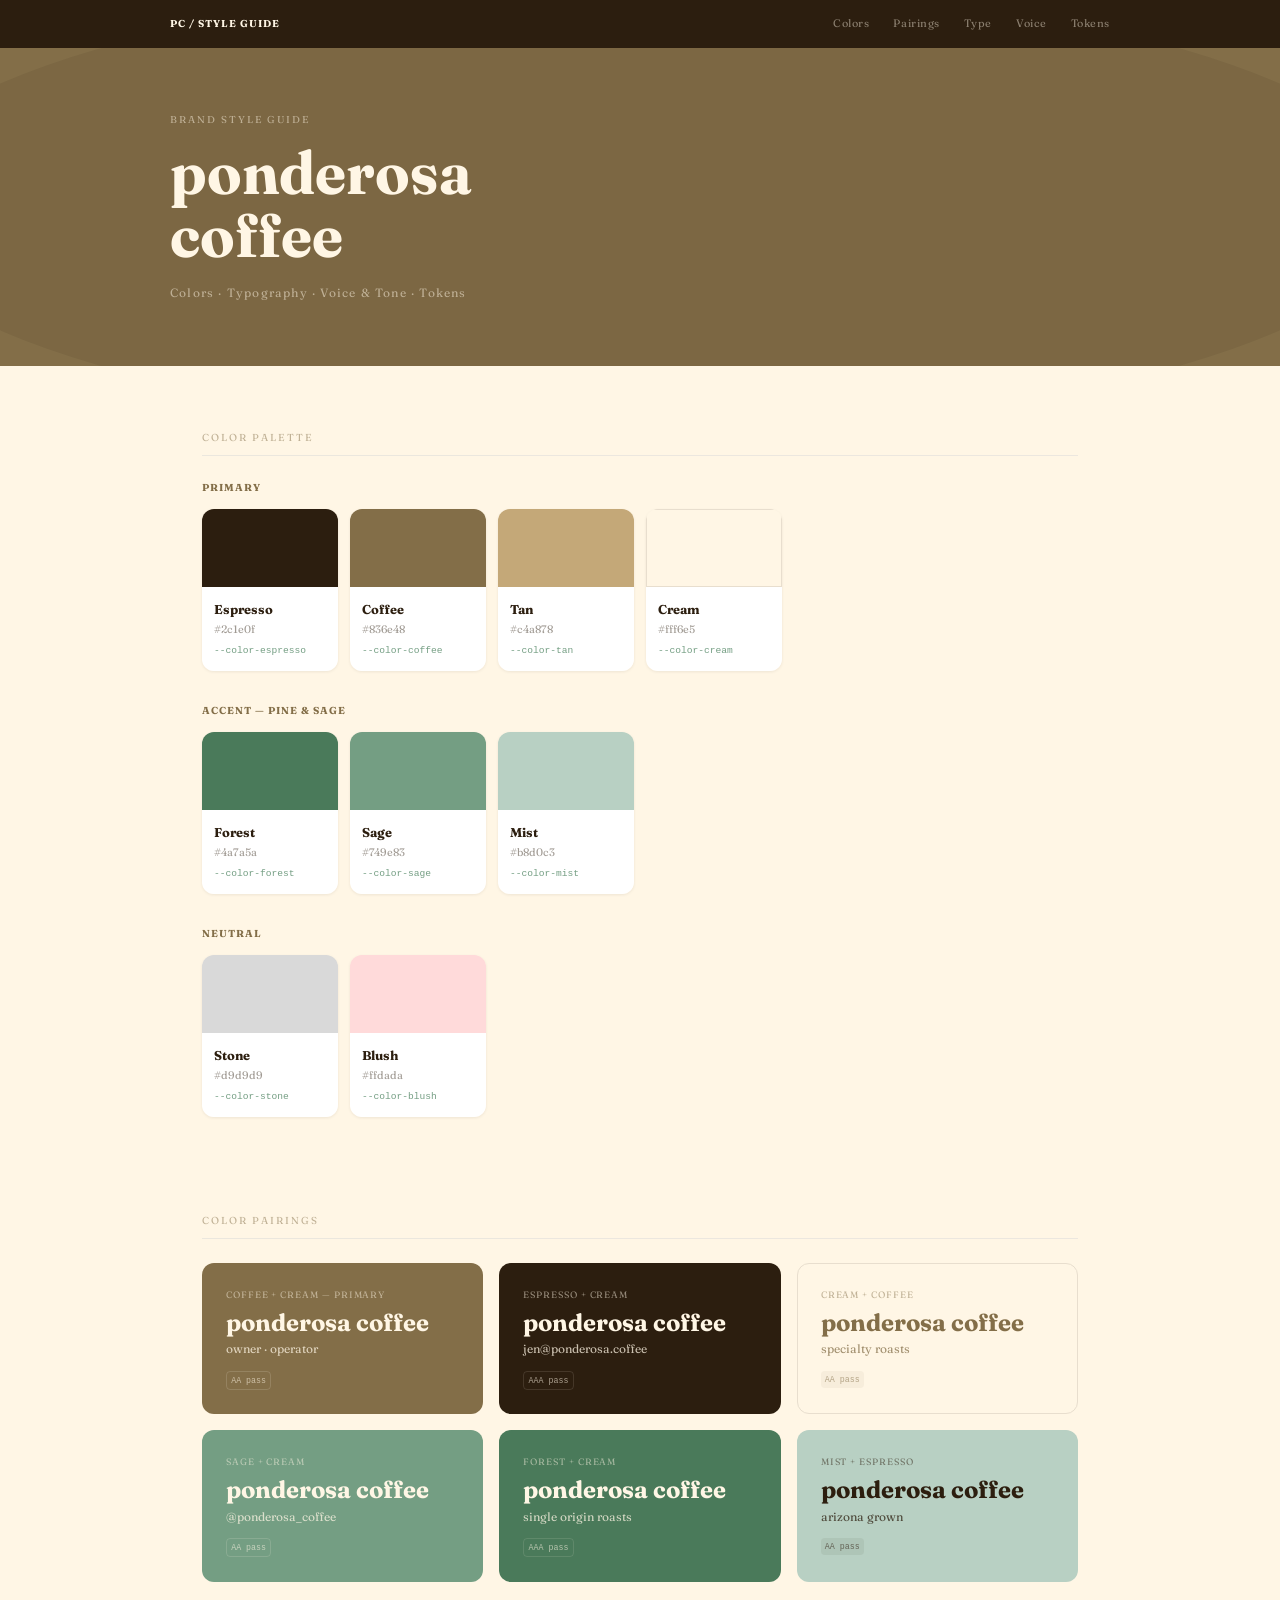
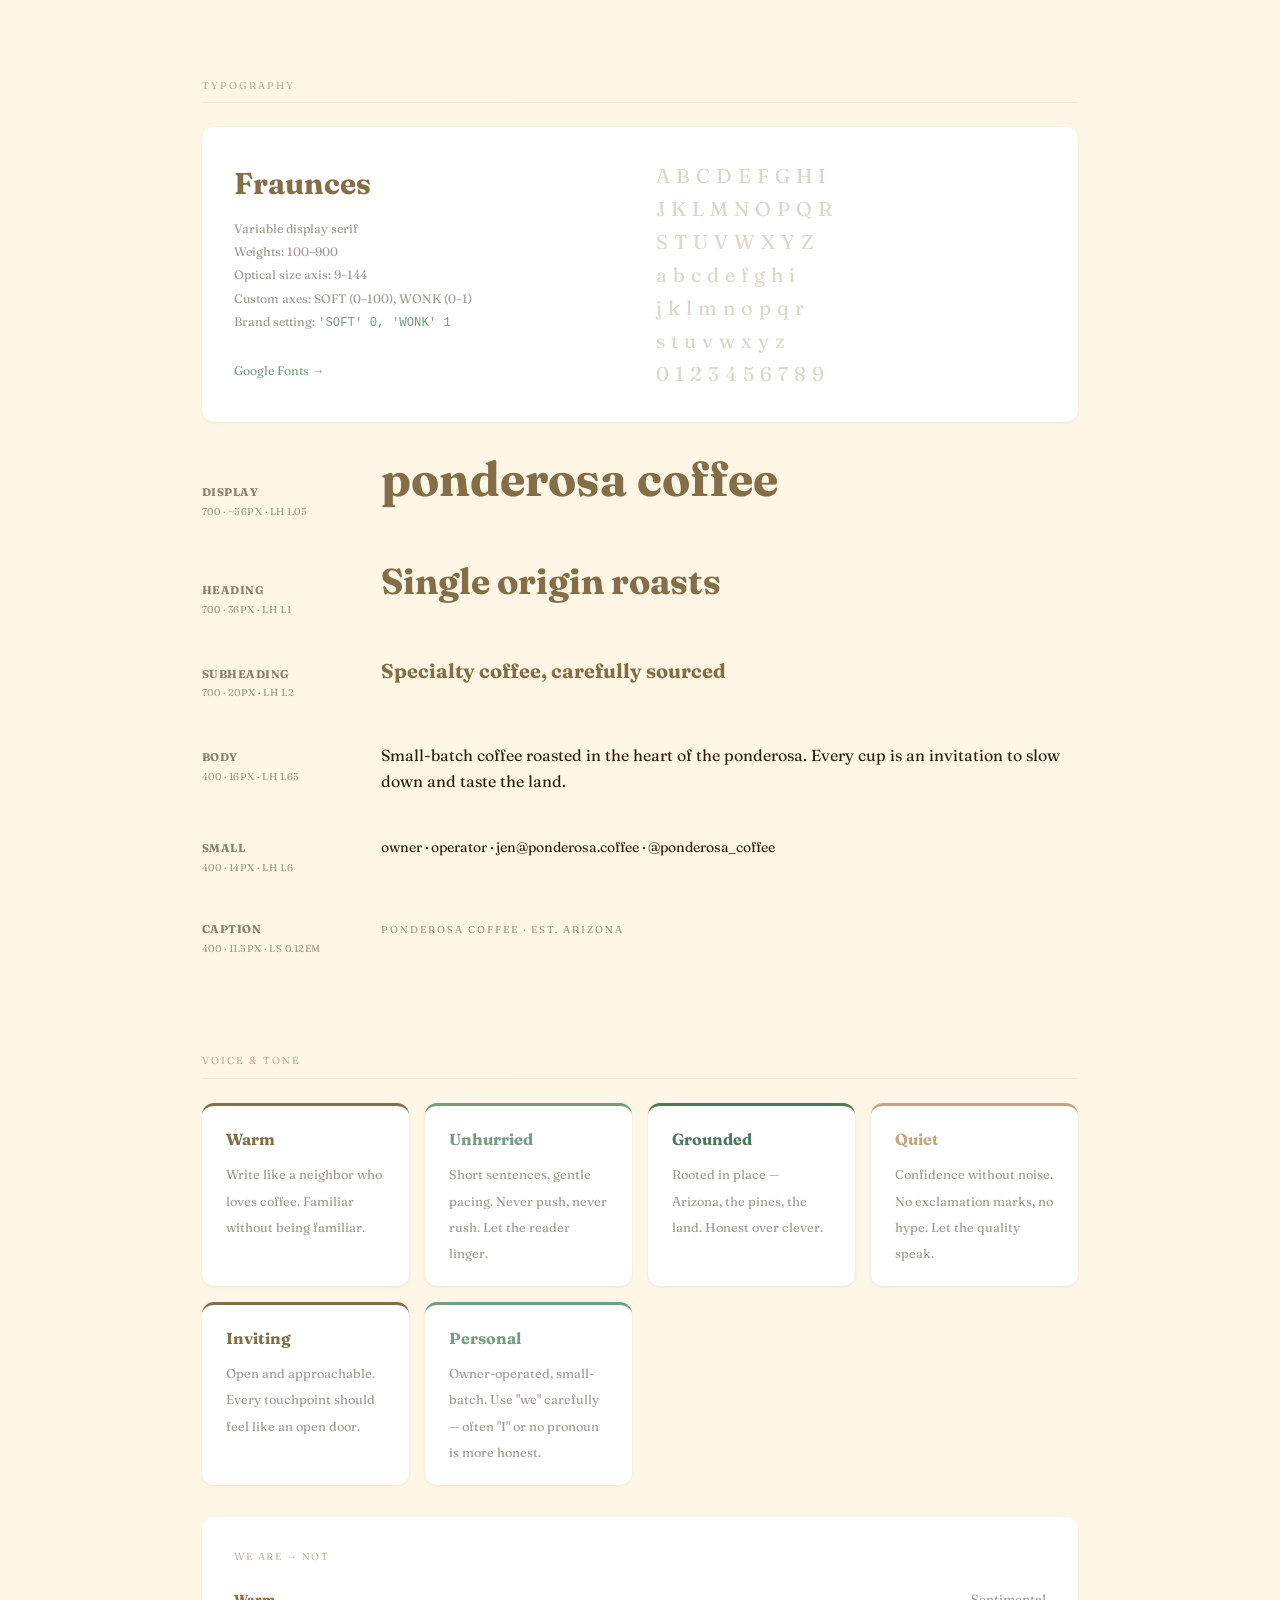
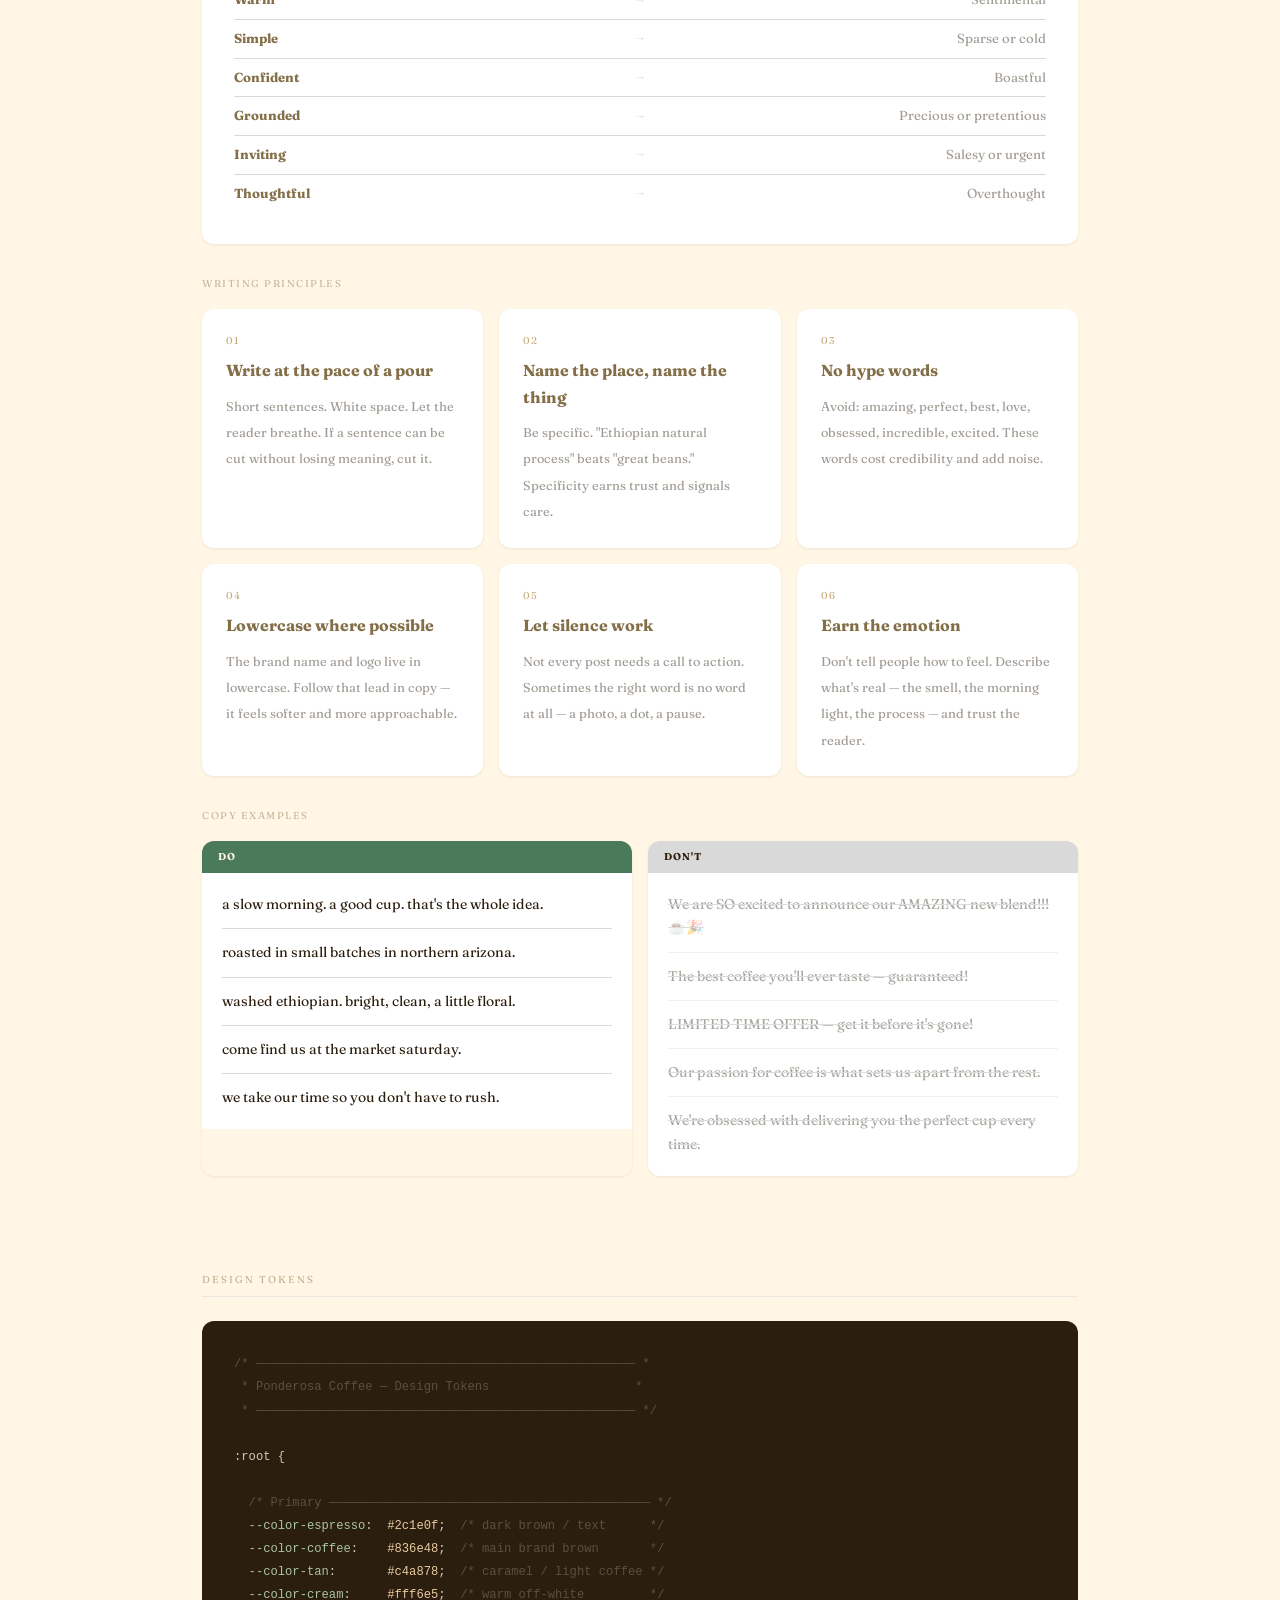
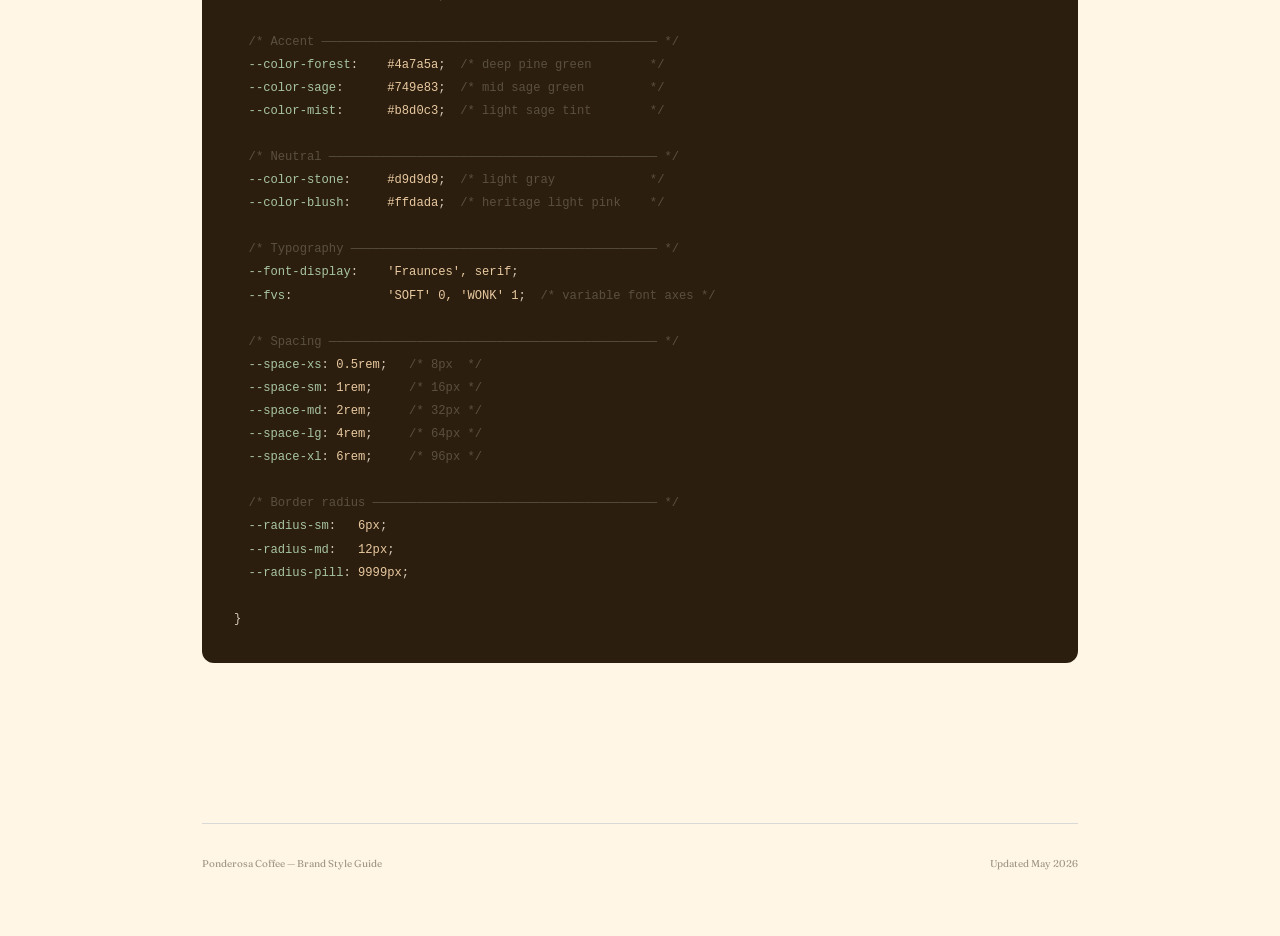
==== index.html @ 11b2a438 "Add brand style guide HTML styleguide with color palette, typography specimens, voice & tone guideli" ====
<!DOCTYPE html>
<html lang="en">
<head>
  <meta charset="UTF-8">
  <meta name="viewport" content="width=device-width, initial-scale=1.0">
  <title>Ponderosa Coffee — Brand Style Guide</title>
  <link rel="preconnect" href="https://fonts.googleapis.com">
  <link rel="preconnect" href="https://fonts.gstatic.com" crossorigin>
  <link href="https://fonts.googleapis.com/css2?family=Fraunces:ital,opsz,wght@0,9..144,100..900;1,9..144,100..900&display=swap" rel="stylesheet">
  <link rel="stylesheet" href="style.css">
</head>
<body>

  <!-- Nav -->
  <nav class="nav">
    <div class="nav__inner">
      <a class="nav__brand" href="#top">PC / Style Guide</a>
      <a href="#colors">Colors</a>
      <a href="#pairings">Pairings</a>
      <a href="#typography">Type</a>
      <a href="#voice">Voice</a>
      <a href="#tokens">Tokens</a>
    </div>
  </nav>

  <!-- Header -->
  <header class="site-header" id="top">
    <div class="site-header__inner">
      <p class="site-header__eyebrow">Brand Style Guide</p>
      <h1 class="site-header__wordmark">ponderosa<br>coffee</h1>
      <p class="site-header__sub">Colors · Typography · Voice &amp; Tone · Tokens</p>
    </div>
  </header>

  <main class="page">

    <!-- ── Color Palette ──────────────────────────────────── -->
    <section id="colors">
      <p class="section-label">Color Palette</p>

      <div class="palette-group">
        <p class="palette-group__label">Primary</p>
        <div class="palette">
          <div class="swatch">
            <div class="swatch__chip" style="background:#2c1e0f;"></div>
            <div class="swatch__info">
              <span class="swatch__name">Espresso</span>
              <span class="swatch__hex">#2c1e0f</span>
              <span class="swatch__var">--color-espresso</span>
            </div>
          </div>
          <div class="swatch">
            <div class="swatch__chip" style="background:#836e48;"></div>
            <div class="swatch__info">
              <span class="swatch__name">Coffee</span>
              <span class="swatch__hex">#836e48</span>
              <span class="swatch__var">--color-coffee</span>
            </div>
          </div>
          <div class="swatch">
            <div class="swatch__chip" style="background:#c4a878;"></div>
            <div class="swatch__info">
              <span class="swatch__name">Tan</span>
              <span class="swatch__hex">#c4a878</span>
              <span class="swatch__var">--color-tan</span>
            </div>
          </div>
          <div class="swatch">
            <div class="swatch__chip" style="background:#fff6e5; outline: 1px solid #e8dece; outline-offset: -1px;"></div>
            <div class="swatch__info">
              <span class="swatch__name">Cream</span>
              <span class="swatch__hex">#fff6e5</span>
              <span class="swatch__var">--color-cream</span>
            </div>
          </div>
        </div>
      </div>

      <div class="palette-group">
        <p class="palette-group__label">Accent — Pine &amp; Sage</p>
        <div class="palette">
          <div class="swatch">
            <div class="swatch__chip" style="background:#4a7a5a;"></div>
            <div class="swatch__info">
              <span class="swatch__name">Forest</span>
              <span class="swatch__hex">#4a7a5a</span>
              <span class="swatch__var">--color-forest</span>
            </div>
          </div>
          <div class="swatch">
            <div class="swatch__chip" style="background:#749e83;"></div>
            <div class="swatch__info">
              <span class="swatch__name">Sage</span>
              <span class="swatch__hex">#749e83</span>
              <span class="swatch__var">--color-sage</span>
            </div>
          </div>
          <div class="swatch">
            <div class="swatch__chip" style="background:#b8d0c3;"></div>
            <div class="swatch__info">
              <span class="swatch__name">Mist</span>
              <span class="swatch__hex">#b8d0c3</span>
              <span class="swatch__var">--color-mist</span>
            </div>
          </div>
        </div>
      </div>

      <div class="palette-group">
        <p class="palette-group__label">Neutral</p>
        <div class="palette">
          <div class="swatch">
            <div class="swatch__chip" style="background:#d9d9d9;"></div>
            <div class="swatch__info">
              <span class="swatch__name">Stone</span>
              <span class="swatch__hex">#d9d9d9</span>
              <span class="swatch__var">--color-stone</span>
            </div>
          </div>
          <div class="swatch">
            <div class="swatch__chip" style="background:#ffdada;"></div>
            <div class="swatch__info">
              <span class="swatch__name">Blush</span>
              <span class="swatch__hex">#ffdada</span>
              <span class="swatch__var">--color-blush</span>
            </div>
          </div>
        </div>
      </div>
    </section>

    <!-- ── Color Pairings ─────────────────────────────────── -->
    <section id="pairings">
      <p class="section-label">Color Pairings</p>

      <div class="pairings">
        <div class="pairing" style="background:#836e48; color:#fff6e5;">
          <span class="pairing__label" style="color:#fff6e5;">Coffee + Cream — Primary</span>
          <span class="pairing__title">ponderosa coffee</span>
          <span class="pairing__body">owner · operator</span>
          <span class="contrast-badge" style="border: 1px solid rgba(255,246,229,0.25); color:#fff6e5;">AA pass</span>
        </div>
        <div class="pairing" style="background:#2c1e0f; color:#fff6e5;">
          <span class="pairing__label" style="color:#fff6e5;">Espresso + Cream</span>
          <span class="pairing__title">ponderosa coffee</span>
          <span class="pairing__body">jen@ponderosa.coffee</span>
          <span class="contrast-badge" style="border: 1px solid rgba(255,246,229,0.2); color:#fff6e5;">AAA pass</span>
        </div>
        <div class="pairing" style="background:#fff6e5; color:#836e48; outline: 1px solid #e8dece; outline-offset: -1px;">
          <span class="pairing__label" style="color:#836e48;">Cream + Coffee</span>
          <span class="pairing__title">ponderosa coffee</span>
          <span class="pairing__body">specialty roasts</span>
          <span class="contrast-badge" style="background: rgba(131,110,72,0.1); color:#836e48;">AA pass</span>
        </div>
        <div class="pairing" style="background:#749e83; color:#fff6e5;">
          <span class="pairing__label" style="color:#fff6e5;">Sage + Cream</span>
          <span class="pairing__title">ponderosa coffee</span>
          <span class="pairing__body">@ponderosa_coffee</span>
          <span class="contrast-badge" style="border: 1px solid rgba(255,246,229,0.25); color:#fff6e5;">AA pass</span>
        </div>
        <div class="pairing" style="background:#4a7a5a; color:#fff6e5;">
          <span class="pairing__label" style="color:#fff6e5;">Forest + Cream</span>
          <span class="pairing__title">ponderosa coffee</span>
          <span class="pairing__body">single origin roasts</span>
          <span class="contrast-badge" style="border: 1px solid rgba(255,246,229,0.2); color:#fff6e5;">AAA pass</span>
        </div>
        <div class="pairing" style="background:#b8d0c3; color:#2c1e0f;">
          <span class="pairing__label" style="color:#2c1e0f;">Mist + Espresso</span>
          <span class="pairing__title">ponderosa coffee</span>
          <span class="pairing__body">arizona grown</span>
          <span class="contrast-badge" style="background: rgba(44,30,15,0.1); color:#2c1e0f;">AA pass</span>
        </div>
      </div>
    </section>

    <!-- ── Typography ─────────────────────────────────────── -->
    <section id="typography">
      <p class="section-label">Typography</p>

      <div class="font-card">
        <div>
          <div class="font-card__name">Fraunces</div>
          <p class="font-card__detail">
            Variable display serif<br>
            Weights: 100–900<br>
            Optical size axis: 9–144<br>
            Custom axes: SOFT (0–100), WONK (0–1)<br>
            Brand setting: <code style="font-family:monospace; color:#749e83;">'SOFT' 0, 'WONK' 1</code><br><br>
            <a href="https://fonts.google.com/specimen/Fraunces" target="_blank" rel="noopener">Google Fonts →</a>
          </p>
        </div>
        <div>
          <p class="font-card__alpha">
            A B C D E F G H I<br>
            J K L M N O P Q R<br>
            S T U V W X Y Z<br>
            a b c d e f g h i<br>
            j k l m n o p q r<br>
            s t u v w x y z<br>
            0 1 2 3 4 5 6 7 8 9
          </p>
        </div>
      </div>

      <div class="type-specimens">
        <div class="type-row">
          <div class="type-meta"><strong>Display</strong>700 · ~56px · lh 1.05</div>
          <p class="t-display">ponderosa coffee</p>
        </div>
        <div class="type-row">
          <div class="type-meta"><strong>Heading</strong>700 · 36px · lh 1.1</div>
          <p class="t-heading">Single origin roasts</p>
        </div>
        <div class="type-row">
          <div class="type-meta"><strong>Subheading</strong>700 · 20px · lh 1.2</div>
          <p class="t-subheading">Specialty coffee, carefully sourced</p>
        </div>
        <div class="type-row">
          <div class="type-meta"><strong>Body</strong>400 · 16px · lh 1.65</div>
          <p class="t-body">Small-batch coffee roasted in the heart of the ponderosa. Every cup is an invitation to slow down and taste the land.</p>
        </div>
        <div class="type-row">
          <div class="type-meta"><strong>Small</strong>400 · 14px · lh 1.6</div>
          <p class="t-small">owner · operator · jen@ponderosa.coffee · @ponderosa_coffee</p>
        </div>
        <div class="type-row">
          <div class="type-meta"><strong>Caption</strong>400 · 11.5px · ls 0.12em</div>
          <p class="t-caption">PONDEROSA COFFEE · EST. ARIZONA</p>
        </div>
      </div>
    </section>

    <!-- ── Voice & Tone ───────────────────────────────────── -->
    <section id="voice">
      <p class="section-label">Voice &amp; Tone</p>

      <!-- Brand traits -->
      <div class="voice-traits">
        <div class="trait">
          <span class="trait__word">Warm</span>
          <span class="trait__desc">Write like a neighbor who loves coffee. Familiar without being familiar.</span>
        </div>
        <div class="trait accent-sage">
          <span class="trait__word">Unhurried</span>
          <span class="trait__desc">Short sentences, gentle pacing. Never push, never rush. Let the reader linger.</span>
        </div>
        <div class="trait accent-forest">
          <span class="trait__word">Grounded</span>
          <span class="trait__desc">Rooted in place — Arizona, the pines, the land. Honest over clever.</span>
        </div>
        <div class="trait accent-tan">
          <span class="trait__word">Quiet</span>
          <span class="trait__desc">Confidence without noise. No exclamation marks, no hype. Let the quality speak.</span>
        </div>
        <div class="trait">
          <span class="trait__word">Inviting</span>
          <span class="trait__desc">Open and approachable. Every touchpoint should feel like an open door.</span>
        </div>
        <div class="trait accent-sage">
          <span class="trait__word">Personal</span>
          <span class="trait__desc">Owner-operated, small-batch. Use "we" carefully — often "I" or no pronoun is more honest.</span>
        </div>
      </div>

      <!-- Voice spectrum -->
      <div class="voice-spectrum" style="margin-bottom: var(--space-md);">
        <p style="font-size:0.63rem; letter-spacing:0.15em; text-transform:uppercase; color:var(--color-coffee); opacity:0.45; margin-bottom:1rem;">We are → not</p>
        <div class="spectrum-row">
          <span class="spectrum-label">Warm</span>
          <span class="spectrum-arrow">→</span>
          <span class="spectrum-not">Sentimental</span>
        </div>
        <div class="spectrum-row">
          <span class="spectrum-label">Simple</span>
          <span class="spectrum-arrow">→</span>
          <span class="spectrum-not">Sparse or cold</span>
        </div>
        <div class="spectrum-row">
          <span class="spectrum-label">Confident</span>
          <span class="spectrum-arrow">→</span>
          <span class="spectrum-not">Boastful</span>
        </div>
        <div class="spectrum-row">
          <span class="spectrum-label">Grounded</span>
          <span class="spectrum-arrow">→</span>
          <span class="spectrum-not">Precious or pretentious</span>
        </div>
        <div class="spectrum-row">
          <span class="spectrum-label">Inviting</span>
          <span class="spectrum-arrow">→</span>
          <span class="spectrum-not">Salesy or urgent</span>
        </div>
        <div class="spectrum-row">
          <span class="spectrum-label">Thoughtful</span>
          <span class="spectrum-arrow">→</span>
          <span class="spectrum-not">Overthought</span>
        </div>
      </div>

      <!-- Writing principles -->
      <p style="font-size:0.63rem; letter-spacing:0.15em; text-transform:uppercase; color:var(--color-coffee); opacity:0.45; margin-bottom:1rem;">Writing Principles</p>
      <div class="principles" style="margin-bottom: var(--space-md);">
        <div class="principle">
          <span class="principle__num">01</span>
          <span class="principle__title">Write at the pace of a pour</span>
          <span class="principle__body">Short sentences. White space. Let the reader breathe. If a sentence can be cut without losing meaning, cut it.</span>
        </div>
        <div class="principle">
          <span class="principle__num">02</span>
          <span class="principle__title">Name the place, name the thing</span>
          <span class="principle__body">Be specific. "Ethiopian natural process" beats "great beans." Specificity earns trust and signals care.</span>
        </div>
        <div class="principle">
          <span class="principle__num">03</span>
          <span class="principle__title">No hype words</span>
          <span class="principle__body">Avoid: amazing, perfect, best, love, obsessed, incredible, excited. These words cost credibility and add noise.</span>
        </div>
        <div class="principle">
          <span class="principle__num">04</span>
          <span class="principle__title">Lowercase where possible</span>
          <span class="principle__body">The brand name and logo live in lowercase. Follow that lead in copy — it feels softer and more approachable.</span>
        </div>
        <div class="principle">
          <span class="principle__num">05</span>
          <span class="principle__title">Let silence work</span>
          <span class="principle__body">Not every post needs a call to action. Sometimes the right word is no word at all — a photo, a dot, a pause.</span>
        </div>
        <div class="principle">
          <span class="principle__num">06</span>
          <span class="principle__title">Earn the emotion</span>
          <span class="principle__body">Don't tell people how to feel. Describe what's real — the smell, the morning light, the process — and trust the reader.</span>
        </div>
      </div>

      <!-- Copy do/don't -->
      <p style="font-size:0.63rem; letter-spacing:0.15em; text-transform:uppercase; color:var(--color-coffee); opacity:0.45; margin-bottom:1rem;">Copy Examples</p>
      <div class="copy-examples">
        <div class="copy-card copy-card--do">
          <div class="copy-card__header">Do</div>
          <div class="copy-card__body">
            <p class="copy-card__example">a slow morning. a good cup. that's the whole idea.</p>
            <p class="copy-card__example">roasted in small batches in northern arizona.</p>
            <p class="copy-card__example">washed ethiopian. bright, clean, a little floral.</p>
            <p class="copy-card__example">come find us at the market saturday.</p>
            <p class="copy-card__example">we take our time so you don't have to rush.</p>
          </div>
        </div>
        <div class="copy-card copy-card--dont">
          <div class="copy-card__header">Don't</div>
          <div class="copy-card__body">
            <p class="copy-card__example">We are SO excited to announce our AMAZING new blend!!! ☕🎉</p>
            <p class="copy-card__example">The best coffee you'll ever taste — guaranteed!</p>
            <p class="copy-card__example">LIMITED TIME OFFER — get it before it's gone!</p>
            <p class="copy-card__example">Our passion for coffee is what sets us apart from the rest.</p>
            <p class="copy-card__example">We're obsessed with delivering you the perfect cup every time.</p>
          </div>
        </div>
      </div>
    </section>

    <!-- ── Design Tokens ───────────────────────────────────── -->
    <section id="tokens">
      <p class="section-label">Design Tokens</p>

      <div class="token-block">
        <pre><span class="c-section">/* ──────────────────────────────────────────────────── *
 * Ponderosa Coffee — Design Tokens                    *
 * ──────────────────────────────────────────────────── */</span>

:root {

  <span class="c-cmnt">/* Primary ──────────────────────────────────────────── */</span>
  <span class="c-prop">--color-espresso</span>:  <span class="c-val">#2c1e0f</span>;  <span class="c-cmnt">/* dark brown / text      */</span>
  <span class="c-prop">--color-coffee</span>:    <span class="c-val">#836e48</span>;  <span class="c-cmnt">/* main brand brown       */</span>
  <span class="c-prop">--color-tan</span>:       <span class="c-val">#c4a878</span>;  <span class="c-cmnt">/* caramel / light coffee */</span>
  <span class="c-prop">--color-cream</span>:     <span class="c-val">#fff6e5</span>;  <span class="c-cmnt">/* warm off-white         */</span>

  <span class="c-cmnt">/* Accent ────────────────────────────────────────────── */</span>
  <span class="c-prop">--color-forest</span>:    <span class="c-val">#4a7a5a</span>;  <span class="c-cmnt">/* deep pine green        */</span>
  <span class="c-prop">--color-sage</span>:      <span class="c-val">#749e83</span>;  <span class="c-cmnt">/* mid sage green         */</span>
  <span class="c-prop">--color-mist</span>:      <span class="c-val">#b8d0c3</span>;  <span class="c-cmnt">/* light sage tint        */</span>

  <span class="c-cmnt">/* Neutral ───────────────────────────────────────────── */</span>
  <span class="c-prop">--color-stone</span>:     <span class="c-val">#d9d9d9</span>;  <span class="c-cmnt">/* light gray             */</span>
  <span class="c-prop">--color-blush</span>:     <span class="c-val">#ffdada</span>;  <span class="c-cmnt">/* heritage light pink    */</span>

  <span class="c-cmnt">/* Typography ────────────────────────────────────────── */</span>
  <span class="c-prop">--font-display</span>:    <span class="c-val">'Fraunces', serif</span>;
  <span class="c-prop">--fvs</span>:             <span class="c-val">'SOFT' 0, 'WONK' 1</span>;  <span class="c-cmnt">/* variable font axes */</span>

  <span class="c-cmnt">/* Spacing ───────────────────────────────────────────── */</span>
  <span class="c-prop">--space-xs</span>: <span class="c-val">0.5rem</span>;   <span class="c-cmnt">/* 8px  */</span>
  <span class="c-prop">--space-sm</span>: <span class="c-val">1rem</span>;     <span class="c-cmnt">/* 16px */</span>
  <span class="c-prop">--space-md</span>: <span class="c-val">2rem</span>;     <span class="c-cmnt">/* 32px */</span>
  <span class="c-prop">--space-lg</span>: <span class="c-val">4rem</span>;     <span class="c-cmnt">/* 64px */</span>
  <span class="c-prop">--space-xl</span>: <span class="c-val">6rem</span>;     <span class="c-cmnt">/* 96px */</span>

  <span class="c-cmnt">/* Border radius ─────────────────────────────────────── */</span>
  <span class="c-prop">--radius-sm</span>:   <span class="c-val">6px</span>;
  <span class="c-prop">--radius-md</span>:   <span class="c-val">12px</span>;
  <span class="c-prop">--radius-pill</span>: <span class="c-val">9999px</span>;

}</pre>
      </div>
    </section>

  </main>

  <footer class="page" style="padding-top: 0;">
    <div class="site-footer">
      <span>Ponderosa Coffee — Brand Style Guide</span>
      <span>Updated May 2026</span>
    </div>
  </footer>

</body>
</html>
---- style.css ----
/* ============================================================
   Ponderosa Coffee — Brand Stylesheet
   ponderosa.coffee
   ============================================================ */

/* ─── Tokens ─────────────────────────────────────────────── */

:root {

  /* Color — Primary */
  --color-espresso:  #2c1e0f;   /* dark brown / body text       */
  --color-coffee:    #836e48;   /* main brand brown             */
  --color-tan:       #c4a878;   /* caramel / light coffee       */
  --color-cream:     #fff6e5;   /* warm off-white / background  */

  /* Color — Accent (Pine & Sage) */
  --color-forest:    #4a7a5a;   /* deep pine green              */
  --color-sage:      #749e83;   /* mid sage green               */
  --color-mist:      #b8d0c3;   /* light sage tint              */

  /* Color — Neutral */
  --color-stone:     #d9d9d9;   /* light gray / borders         */
  --color-blush:     #ffdada;   /* heritage light pink          */

  /* Color — Semantic aliases */
  --color-bg:        var(--color-cream);
  --color-text:      var(--color-espresso);
  --color-text-muted: rgba(44, 30, 15, 0.45);
  --color-border:    var(--color-stone);
  --color-surface:   #ffffff;

  /* Typography */
  --font-display:    'Fraunces', serif;
  --fvs:             'SOFT' 0, 'WONK' 1;   /* Fraunces variable axes */

  /* Font sizes */
  --text-xs:    0.625rem;   /*  10px */
  --text-sm:    0.75rem;    /*  12px */
  --text-base:  1rem;       /*  16px */
  --text-md:    1.125rem;   /*  18px */
  --text-lg:    1.25rem;    /*  20px */
  --text-xl:    1.5rem;     /*  24px */
  --text-2xl:   1.875rem;   /*  30px */
  --text-3xl:   2.25rem;    /*  36px */
  --text-4xl:   3rem;       /*  48px */
  --text-5xl:   3.75rem;    /*  60px */

  /* Font weights */
  --weight-regular: 400;
  --weight-bold:    700;

  /* Line heights */
  --leading-tight:  1.05;
  --leading-snug:   1.2;
  --leading-normal: 1.5;
  --leading-relaxed: 1.65;
  --leading-loose:  1.9;

  /* Letter spacing */
  --tracking-tight:  -0.01em;
  --tracking-normal:  0;
  --tracking-wide:    0.05em;
  --tracking-wider:   0.1em;
  --tracking-widest:  0.2em;

  /* Spacing scale */
  --space-1:   0.25rem;    /*  4px */
  --space-2:   0.5rem;     /*  8px */
  --space-3:   0.75rem;    /* 12px */
  --space-4:   1rem;       /* 16px */
  --space-5:   1.25rem;    /* 20px */
  --space-6:   1.5rem;     /* 24px */
  --space-8:   2rem;       /* 32px */
  --space-10:  2.5rem;     /* 40px */
  --space-12:  3rem;       /* 48px */
  --space-16:  4rem;       /* 64px */
  --space-20:  5rem;       /* 80px */
  --space-24:  6rem;       /* 96px */

  /* Legacy aliases (used in this stylesheet) */
  --space-xs:  var(--space-2);
  --space-sm:  var(--space-4);
  --space-md:  var(--space-8);
  --space-lg:  var(--space-16);
  --space-xl:  var(--space-24);

  /* Border radius */
  --radius-xs:   4px;
  --radius-sm:   6px;
  --radius-md:   12px;
  --radius-lg:   20px;
  --radius-xl:   32px;
  --radius-pill: 9999px;

  /* Shadows */
  --shadow-sm:  0 1px 3px rgba(44, 30, 15, 0.08);
  --shadow-md:  0 2px 8px rgba(44, 30, 15, 0.10);
  --shadow-lg:  0 4px 20px rgba(44, 30, 15, 0.12);

  /* Transitions */
  --transition-fast:   0.1s ease;
  --transition-base:   0.2s ease;
  --transition-slow:   0.35s ease;

  /* Layout */
  --max-width:   940px;
  --nav-height:  48px;
}

/* ─── Reset ──────────────────────────────────────────────── */

*, *::before, *::after {
  box-sizing: border-box;
  margin: 0;
  padding: 0;
}

html {
  font-size: 16px;
  scroll-behavior: smooth;
  -webkit-text-size-adjust: 100%;
}

img, video { display: block; max-width: 100%; }

/* ─── Base ───────────────────────────────────────────────── */

body {
  background-color: var(--color-bg);
  color: var(--color-text);
  font-family: var(--font-display);
  font-variation-settings: var(--fvs);
  font-weight: var(--weight-regular);
  font-size: var(--text-base);
  line-height: var(--leading-relaxed);
}

a {
  color: var(--color-sage);
  text-decoration: none;
  transition: opacity var(--transition-base);
}

a:hover { opacity: 0.75; }

/* ─── Nav ────────────────────────────────────────────────── */

.nav {
  position: sticky;
  top: 0;
  background: var(--color-espresso);
  z-index: 100;
  padding: 0 var(--space-md);
  height: var(--nav-height);
}

.nav__inner {
  max-width: var(--max-width);
  margin: 0 auto;
  display: flex;
  align-items: center;
  gap: var(--space-6);
  height: 100%;
  overflow-x: auto;
  scrollbar-width: none;
}

.nav__inner::-webkit-scrollbar { display: none; }

.nav__brand {
  font-size: var(--text-xs);
  font-weight: var(--weight-bold);
  font-variation-settings: var(--fvs);
  color: var(--color-cream);
  letter-spacing: var(--tracking-wider);
  text-transform: uppercase;
  white-space: nowrap;
  margin-right: auto;
  text-decoration: none;
}

.nav a:not(.nav__brand) {
  font-size: 0.68rem;
  font-weight: var(--weight-regular);
  color: var(--color-cream);
  opacity: 0.45;
  text-decoration: none;
  white-space: nowrap;
  letter-spacing: var(--tracking-wide);
  transition: opacity var(--transition-base);
}

.nav a:not(.nav__brand):hover { opacity: 1; }

/* ─── Site header ────────────────────────────────────────── */

.site-header {
  background-color: var(--color-coffee);
  padding: var(--space-lg) var(--space-md);
  overflow: hidden;
  position: relative;
}

.site-header::before {
  content: '';
  position: absolute;
  inset: -20% -10%;
  border-radius: 50%;
  background: var(--color-espresso);
  opacity: 0.08;
  pointer-events: none;
}

.site-header__inner {
  max-width: var(--max-width);
  margin: 0 auto;
  position: relative;
}

.site-header__eyebrow {
  color: var(--color-cream);
  font-size: var(--text-xs);
  font-weight: var(--weight-regular);
  letter-spacing: var(--tracking-widest);
  text-transform: uppercase;
  opacity: 0.5;
  margin-bottom: var(--space-3);
}

.site-header__wordmark {
  color: var(--color-cream);
  font-size: clamp(var(--text-4xl), 7vw, var(--text-5xl));
  font-weight: var(--weight-bold);
  font-variation-settings: var(--fvs);
  line-height: var(--leading-tight);
}

.site-header__sub {
  color: var(--color-cream);
  font-size: var(--text-sm);
  font-weight: var(--weight-regular);
  opacity: 0.5;
  margin-top: var(--space-4);
  letter-spacing: var(--tracking-wider);
}

/* ─── Page / section layout ──────────────────────────────── */

.page {
  max-width: var(--max-width);
  margin: 0 auto;
  padding: var(--space-lg) var(--space-md);
}

section {
  margin-bottom: var(--space-xl);
}

.section-label {
  font-size: 0.63rem;
  font-weight: var(--weight-regular);
  letter-spacing: var(--tracking-widest);
  text-transform: uppercase;
  color: var(--color-coffee);
  opacity: 0.5;
  margin-bottom: var(--space-6);
  padding-bottom: var(--space-2);
  border-bottom: 1px solid var(--color-border);
}

/* ─── Color palette ──────────────────────────────────────── */

.palette-group + .palette-group {
  margin-top: var(--space-8);
}

.palette-group__label {
  font-size: 0.63rem;
  font-weight: var(--weight-bold);
  font-variation-settings: var(--fvs);
  letter-spacing: var(--tracking-wider);
  text-transform: uppercase;
  color: var(--color-coffee);
  margin-bottom: var(--space-3);
}

.palette {
  display: grid;
  grid-template-columns: repeat(auto-fill, minmax(136px, 1fr));
  gap: var(--space-3);
}

.swatch {
  border-radius: var(--radius-md);
  overflow: hidden;
  box-shadow: var(--shadow-sm);
}

.swatch__chip {
  height: 78px;
  width: 100%;
}

.swatch__info {
  background: var(--color-surface);
  padding: var(--space-3);
}

.swatch__name {
  font-size: 0.8rem;
  font-weight: var(--weight-bold);
  font-variation-settings: var(--fvs);
  color: var(--color-espresso);
  display: block;
}

.swatch__hex {
  font-size: 0.68rem;
  color: var(--color-text-muted);
  display: block;
  margin-top: 0.1rem;
}

.swatch__var {
  font-size: 0.6rem;
  font-family: 'Courier New', monospace;
  font-variation-settings: normal;
  color: var(--color-sage);
  display: block;
  margin-top: var(--space-1);
}

/* ─── Color pairings ─────────────────────────────────────── */

.pairings {
  display: grid;
  grid-template-columns: repeat(auto-fill, minmax(240px, 1fr));
  gap: var(--space-sm);
}

.pairing {
  border-radius: var(--radius-md);
  padding: var(--space-6);
}

.pairing__label {
  font-size: 0.58rem;
  letter-spacing: var(--tracking-wider);
  text-transform: uppercase;
  opacity: 0.5;
  display: block;
  margin-bottom: var(--space-2);
}

.pairing__title {
  font-size: var(--text-xl);
  font-weight: var(--weight-bold);
  font-variation-settings: var(--fvs);
  line-height: var(--leading-tight);
  display: block;
}

.pairing__body {
  font-size: var(--text-sm);
  opacity: 0.75;
  display: block;
  margin-top: var(--space-1);
}

.contrast-badge {
  display: inline-block;
  font-size: 0.52rem;
  font-family: 'Courier New', monospace;
  font-variation-settings: normal;
  padding: 0.2em 0.5em;
  border-radius: var(--radius-xs);
  margin-top: var(--space-3);
  opacity: 0.6;
}

/* ─── Font card ──────────────────────────────────────────── */

.font-card {
  background: var(--color-surface);
  border-radius: var(--radius-md);
  padding: var(--space-md);
  display: grid;
  grid-template-columns: 1fr 1fr;
  gap: var(--space-md);
  box-shadow: var(--shadow-sm);
  margin-bottom: var(--space-md);
}

@media (max-width: 560px) {
  .font-card { grid-template-columns: 1fr; }
}

.font-card__name {
  font-size: var(--text-2xl);
  font-weight: var(--weight-bold);
  font-variation-settings: var(--fvs);
  color: var(--color-coffee);
  margin-bottom: var(--space-2);
}

.font-card__detail {
  font-size: 0.77rem;
  color: var(--color-text-muted);
  line-height: var(--leading-loose);
}

.font-card__detail code {
  font-family: 'Courier New', monospace;
  font-variation-settings: normal;
  color: var(--color-sage);
}

.font-card__alpha {
  font-size: clamp(0.95rem, 2vw, var(--text-lg));
  font-weight: var(--weight-regular);
  font-variation-settings: var(--fvs);
  color: var(--color-coffee);
  opacity: 0.28;
  line-height: var(--leading-relaxed);
  letter-spacing: var(--tracking-wide);
}

/* ─── Type scale ─────────────────────────────────────────── */

.type-specimens {
  display: flex;
  flex-direction: column;
  gap: var(--space-10);
}

.type-row {
  display: grid;
  grid-template-columns: 155px 1fr;
  gap: var(--space-6);
  align-items: baseline;
}

@media (max-width: 560px) {
  .type-row {
    grid-template-columns: 1fr;
    gap: var(--space-2);
  }
}

.type-meta {
  font-size: 0.62rem;
  letter-spacing: var(--tracking-wide);
  text-transform: uppercase;
  color: var(--color-text-muted);
  padding-top: var(--space-1);
}

.type-meta strong {
  display: block;
  font-size: 0.7rem;
  font-variation-settings: var(--fvs);
  font-weight: var(--weight-bold);
  color: var(--color-espresso);
  opacity: 0.55;
  margin-bottom: 0.15rem;
}

/* Type scale specimens */
.t-display {
  font-family: var(--font-display);
  font-variation-settings: var(--fvs);
  font-size: clamp(var(--text-3xl), 6vw, var(--text-4xl));
  font-weight: var(--weight-bold);
  line-height: var(--leading-tight);
  color: var(--color-coffee);
}

.t-heading {
  font-family: var(--font-display);
  font-variation-settings: var(--fvs);
  font-size: clamp(var(--text-2xl), 4vw, var(--text-3xl));
  font-weight: var(--weight-bold);
  line-height: var(--leading-snug);
  color: var(--color-coffee);
}

.t-subheading {
  font-family: var(--font-display);
  font-variation-settings: var(--fvs);
  font-size: var(--text-lg);
  font-weight: var(--weight-bold);
  line-height: var(--leading-snug);
  color: var(--color-coffee);
}

.t-body {
  font-family: var(--font-display);
  font-variation-settings: var(--fvs);
  font-size: var(--text-base);
  font-weight: var(--weight-regular);
  line-height: var(--leading-relaxed);
}

.t-small {
  font-family: var(--font-display);
  font-variation-settings: var(--fvs);
  font-size: 0.875rem;
  font-weight: var(--weight-regular);
  line-height: var(--leading-normal);
}

.t-caption {
  font-family: var(--font-display);
  font-variation-settings: var(--fvs);
  font-size: var(--text-xs);
  font-weight: var(--weight-regular);
  letter-spacing: var(--tracking-widest);
  color: var(--color-text-muted);
}

/* ─── Voice & tone ───────────────────────────────────────── */

.voice-traits {
  display: grid;
  grid-template-columns: repeat(auto-fill, minmax(200px, 1fr));
  gap: var(--space-sm);
  margin-bottom: var(--space-md);
}

.trait {
  background: var(--color-surface);
  border-radius: var(--radius-md);
  padding: var(--space-5) var(--space-6);
  box-shadow: var(--shadow-sm);
  border-top: 3px solid var(--color-coffee);
}

.trait.accent-sage   { border-color: var(--color-sage); }
.trait.accent-forest { border-color: var(--color-forest); }
.trait.accent-tan    { border-color: var(--color-tan); }

.trait__word {
  font-size: var(--text-base);
  font-weight: var(--weight-bold);
  font-variation-settings: var(--fvs);
  color: var(--color-coffee);
  display: block;
  margin-bottom: var(--space-2);
}

.trait.accent-sage   .trait__word { color: var(--color-sage); }
.trait.accent-forest .trait__word { color: var(--color-forest); }
.trait.accent-tan    .trait__word { color: var(--color-tan); }

.trait__desc {
  font-size: 0.8rem;
  color: var(--color-text-muted);
  line-height: var(--leading-relaxed);
}

/* Voice spectrum */
.voice-spectrum {
  background: var(--color-surface);
  border-radius: var(--radius-md);
  padding: var(--space-md);
  box-shadow: var(--shadow-sm);
  margin-bottom: var(--space-md);
}

.voice-spectrum__eyebrow {
  font-size: 0.63rem;
  letter-spacing: var(--tracking-wider);
  text-transform: uppercase;
  color: var(--color-coffee);
  opacity: 0.45;
  margin-bottom: var(--space-4);
  display: block;
}

.spectrum-row {
  display: grid;
  grid-template-columns: 1fr 40px 1fr;
  align-items: center;
  gap: var(--space-4);
  padding: var(--space-2) 0;
  border-bottom: 1px solid var(--color-border);
}

.spectrum-row:last-child { border-bottom: none; }

.spectrum-label {
  font-size: 0.82rem;
  font-weight: var(--weight-bold);
  font-variation-settings: var(--fvs);
  color: var(--color-coffee);
}

.spectrum-not {
  font-size: 0.82rem;
  color: var(--color-text-muted);
  text-align: right;
}

.spectrum-arrow {
  text-align: center;
  font-size: 0.7rem;
  color: var(--color-border);
}

/* Writing principles */
.principles {
  display: grid;
  grid-template-columns: repeat(auto-fill, minmax(260px, 1fr));
  gap: var(--space-sm);
}

.principle {
  background: var(--color-surface);
  border-radius: var(--radius-md);
  padding: var(--space-6);
  box-shadow: var(--shadow-sm);
}

.principle__num {
  font-size: var(--text-xs);
  font-weight: var(--weight-regular);
  letter-spacing: var(--tracking-wider);
  color: var(--color-tan);
  display: block;
  margin-bottom: var(--space-2);
}

.principle__title {
  font-size: var(--text-base);
  font-weight: var(--weight-bold);
  font-variation-settings: var(--fvs);
  color: var(--color-coffee);
  display: block;
  margin-bottom: var(--space-2);
}

.principle__body {
  font-size: 0.8rem;
  color: var(--color-text-muted);
  line-height: var(--leading-relaxed);
}

/* Copy do / don't */
.copy-examples {
  display: grid;
  grid-template-columns: 1fr 1fr;
  gap: var(--space-sm);
}

@media (max-width: 560px) {
  .copy-examples { grid-template-columns: 1fr; }
}

.copy-card {
  border-radius: var(--radius-md);
  overflow: hidden;
  box-shadow: var(--shadow-sm);
}

.copy-card__header {
  padding: var(--space-2) var(--space-4);
  font-size: var(--text-xs);
  font-weight: var(--weight-bold);
  font-variation-settings: var(--fvs);
  letter-spacing: var(--tracking-wider);
  text-transform: uppercase;
}

.copy-card--do .copy-card__header {
  background: var(--color-forest);
  color: var(--color-cream);
}

.copy-card--dont .copy-card__header {
  background: var(--color-stone);
  color: var(--color-espresso);
  opacity: 1;
}

.copy-card__body {
  background: var(--color-surface);
  padding: var(--space-5);
}

.copy-card__example {
  font-size: 0.88rem;
  font-weight: var(--weight-regular);
  font-variation-settings: var(--fvs);
  line-height: var(--leading-relaxed);
  color: var(--color-espresso);
  margin-bottom: var(--space-3);
  padding-bottom: var(--space-3);
  border-bottom: 1px solid var(--color-border);
}

.copy-card__example:last-child {
  margin-bottom: 0;
  padding-bottom: 0;
  border-bottom: none;
}

.copy-card--dont .copy-card__example {
  opacity: 0.4;
  text-decoration: line-through;
  text-decoration-color: #aaa;
}

/* ─── Token block ────────────────────────────────────────── */

.token-block {
  background: var(--color-espresso);
  color: #d4c9b8;
  border-radius: var(--radius-md);
  padding: var(--space-md);
  overflow-x: auto;
}

.token-block pre {
  font-family: 'Courier New', 'Menlo', monospace;
  font-variation-settings: normal;
  font-size: 0.76rem;
  line-height: var(--leading-loose);
  margin: 0;
  white-space: pre;
}

/* token syntax colors */
.c-section { color: #5a5040; }
.c-prop    { color: #a8c5a0; }
.c-val     { color: #e8c9a0; }
.c-cmnt    { color: #5a5040; }

/* ─── Site footer ────────────────────────────────────────── */

.site-footer {
  border-top: 1px solid var(--color-border);
  padding-top: var(--space-md);
  font-size: var(--text-xs);
  color: var(--color-text-muted);
  display: flex;
  justify-content: space-between;
  flex-wrap: wrap;
  gap: var(--space-2);
}
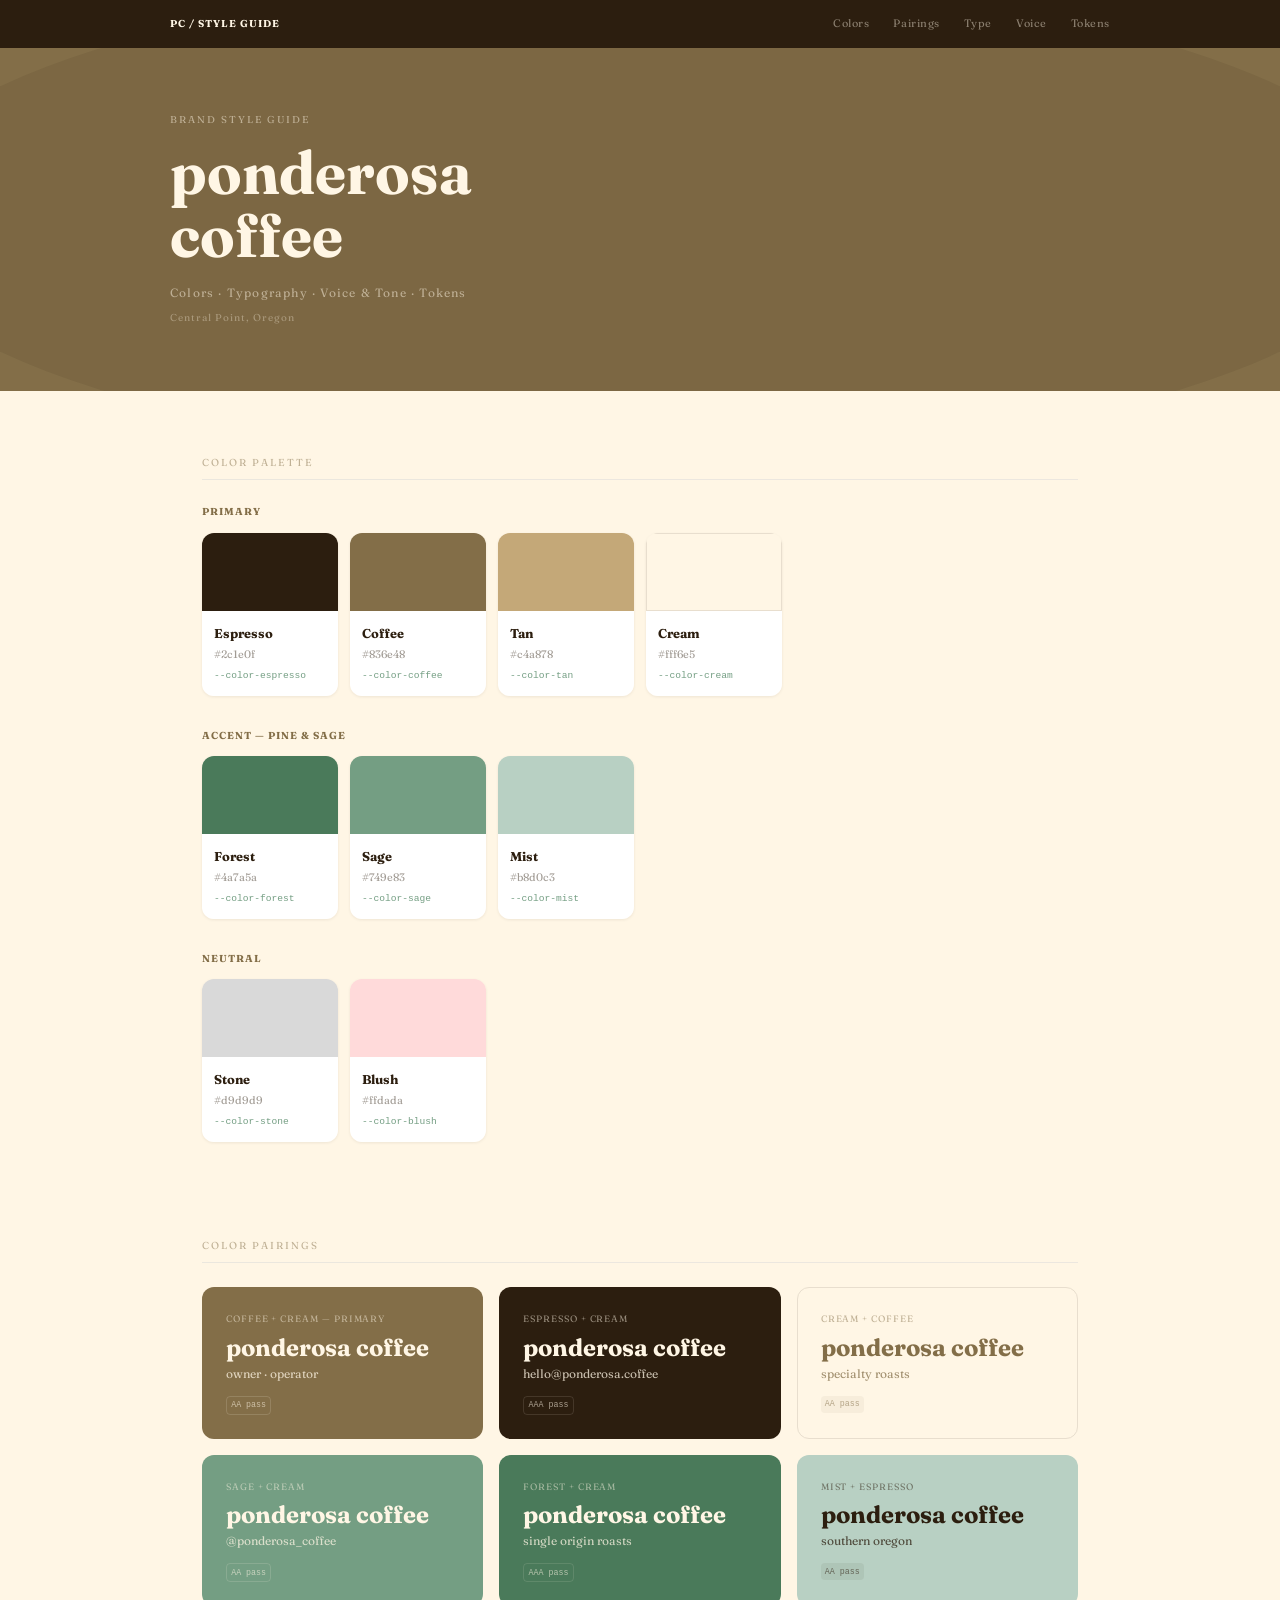
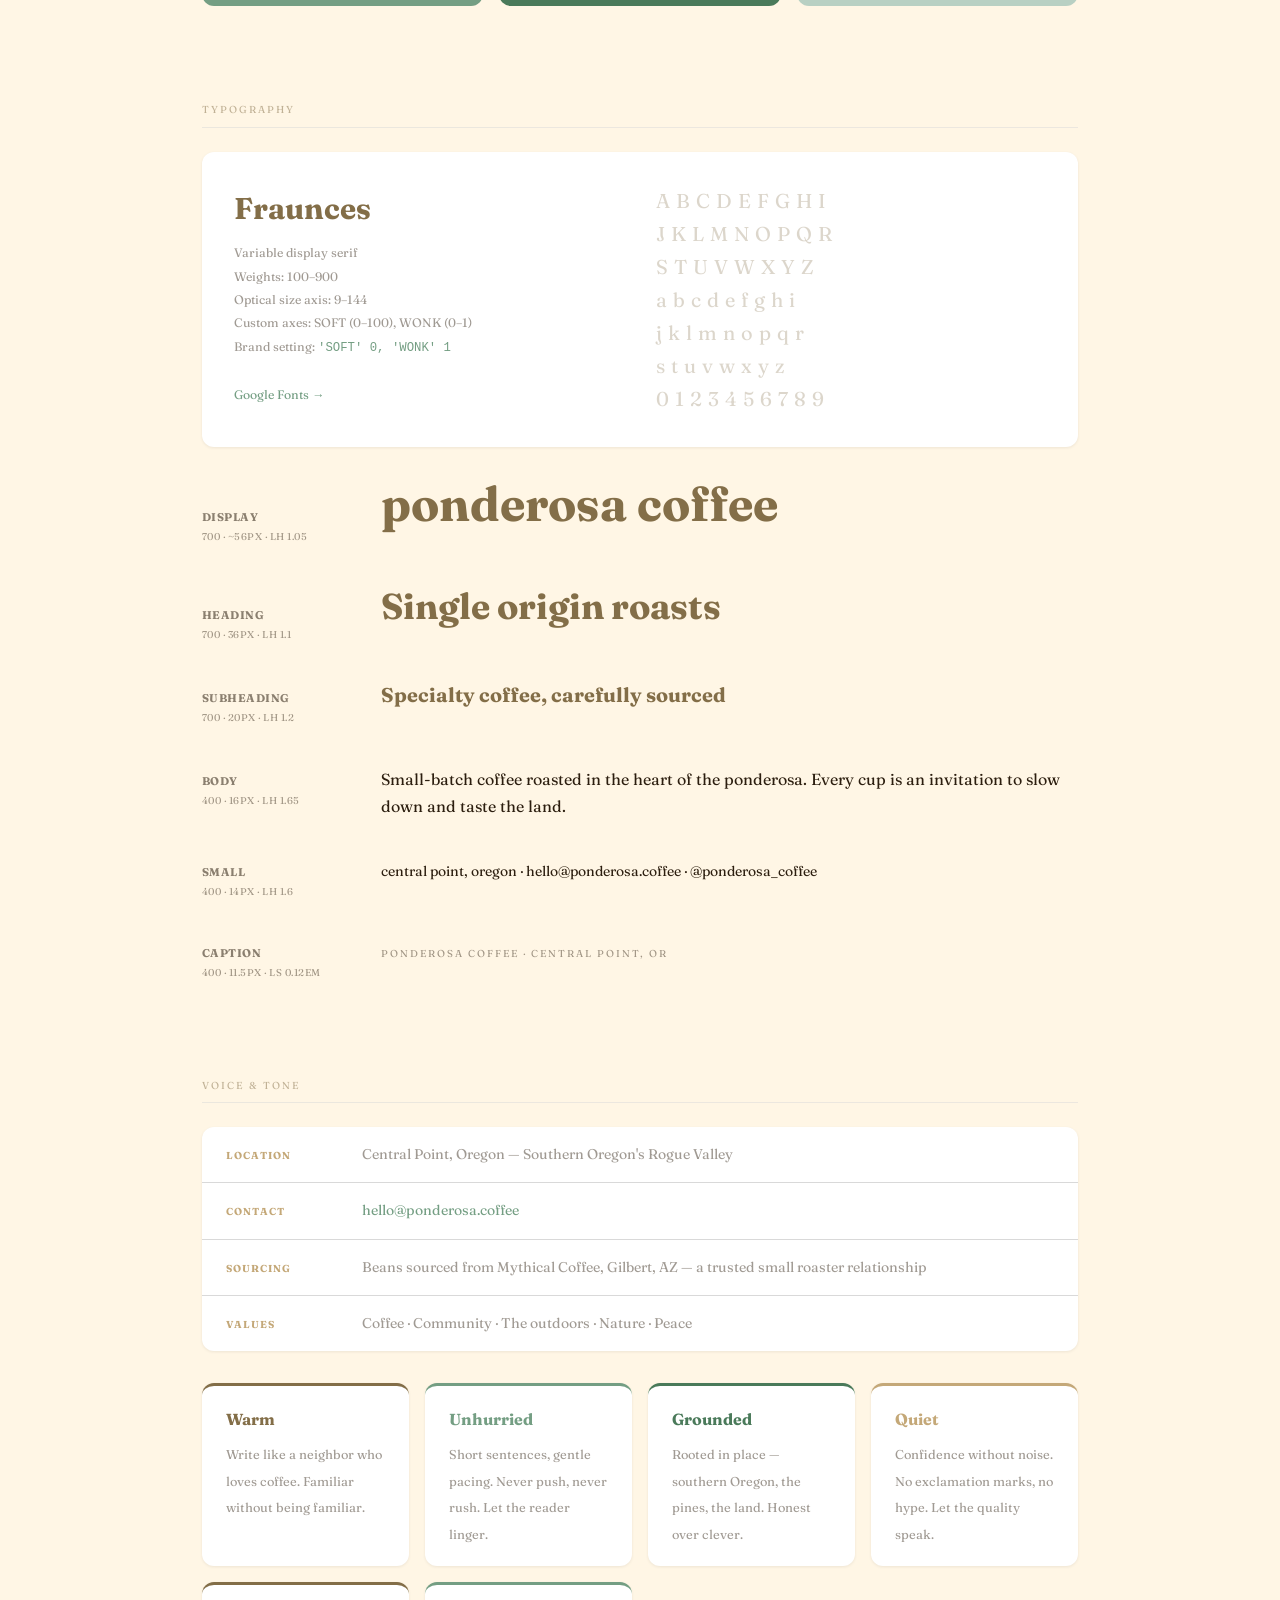
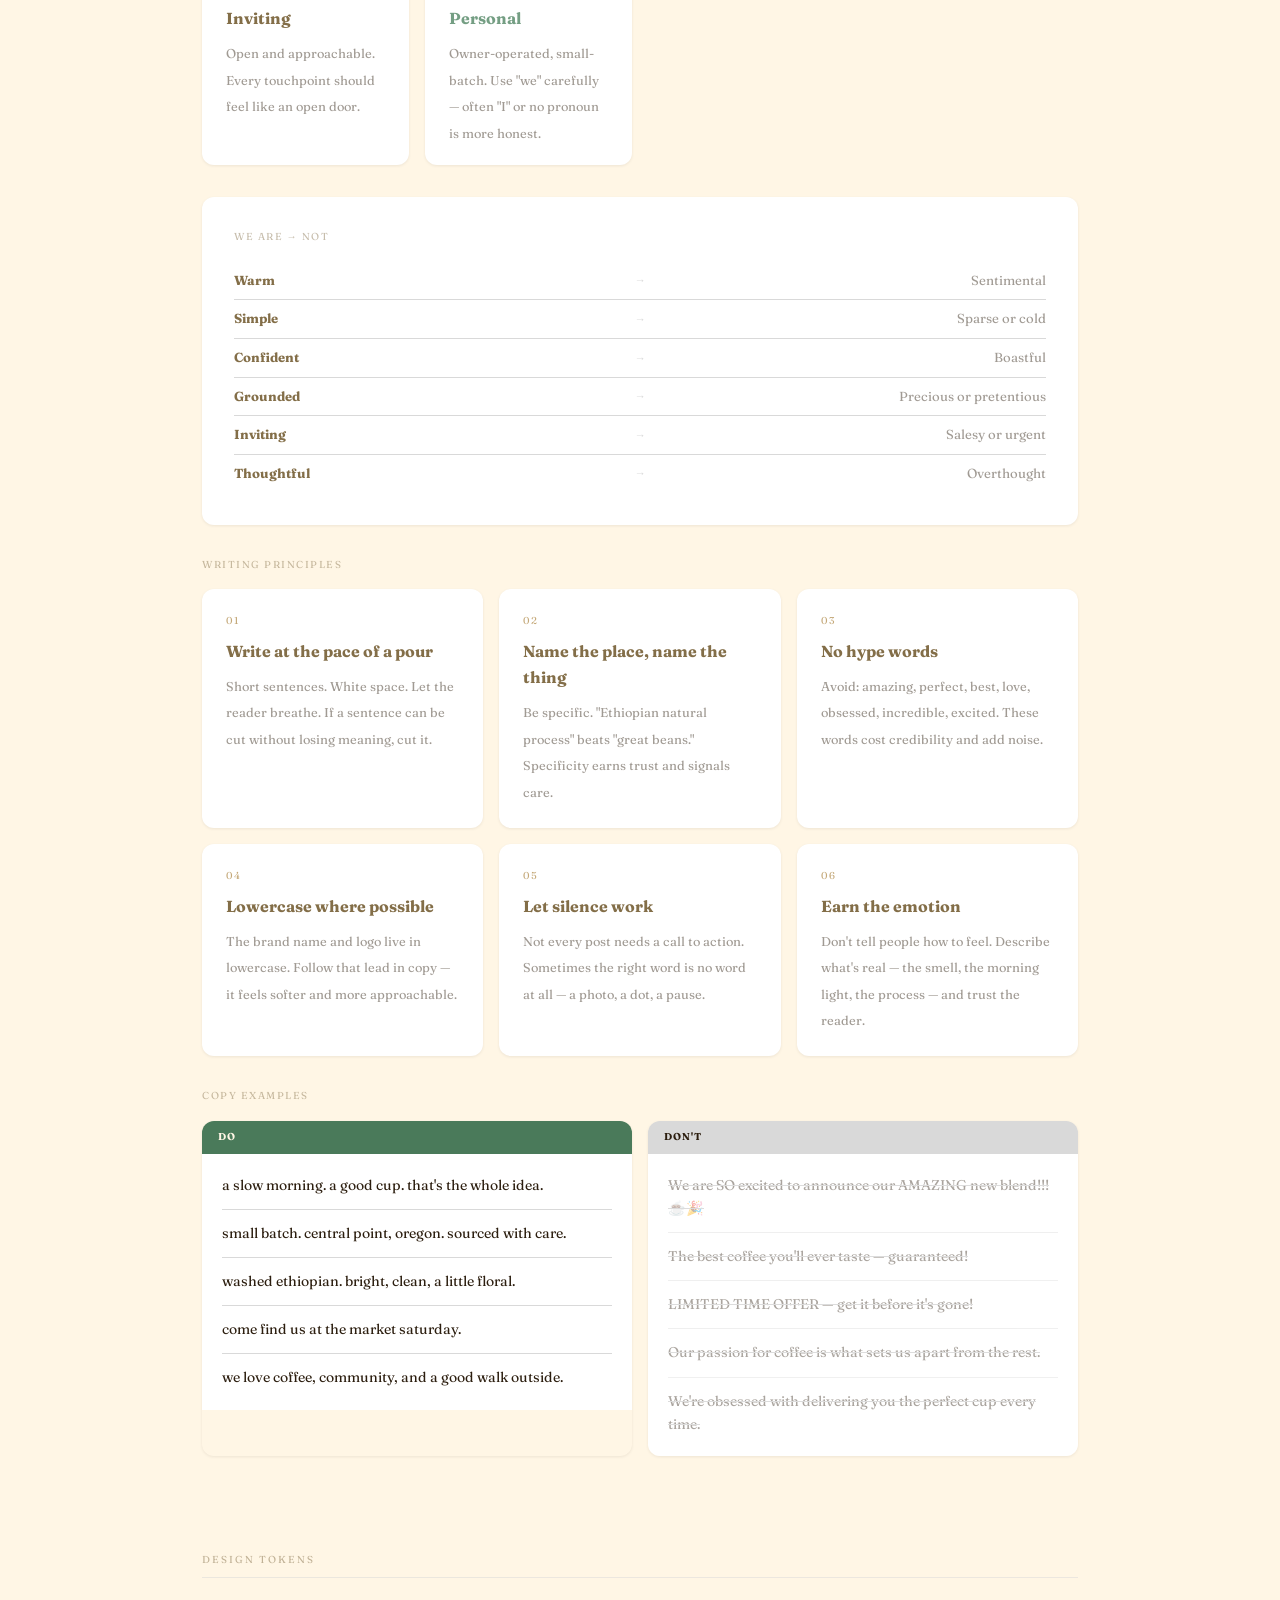
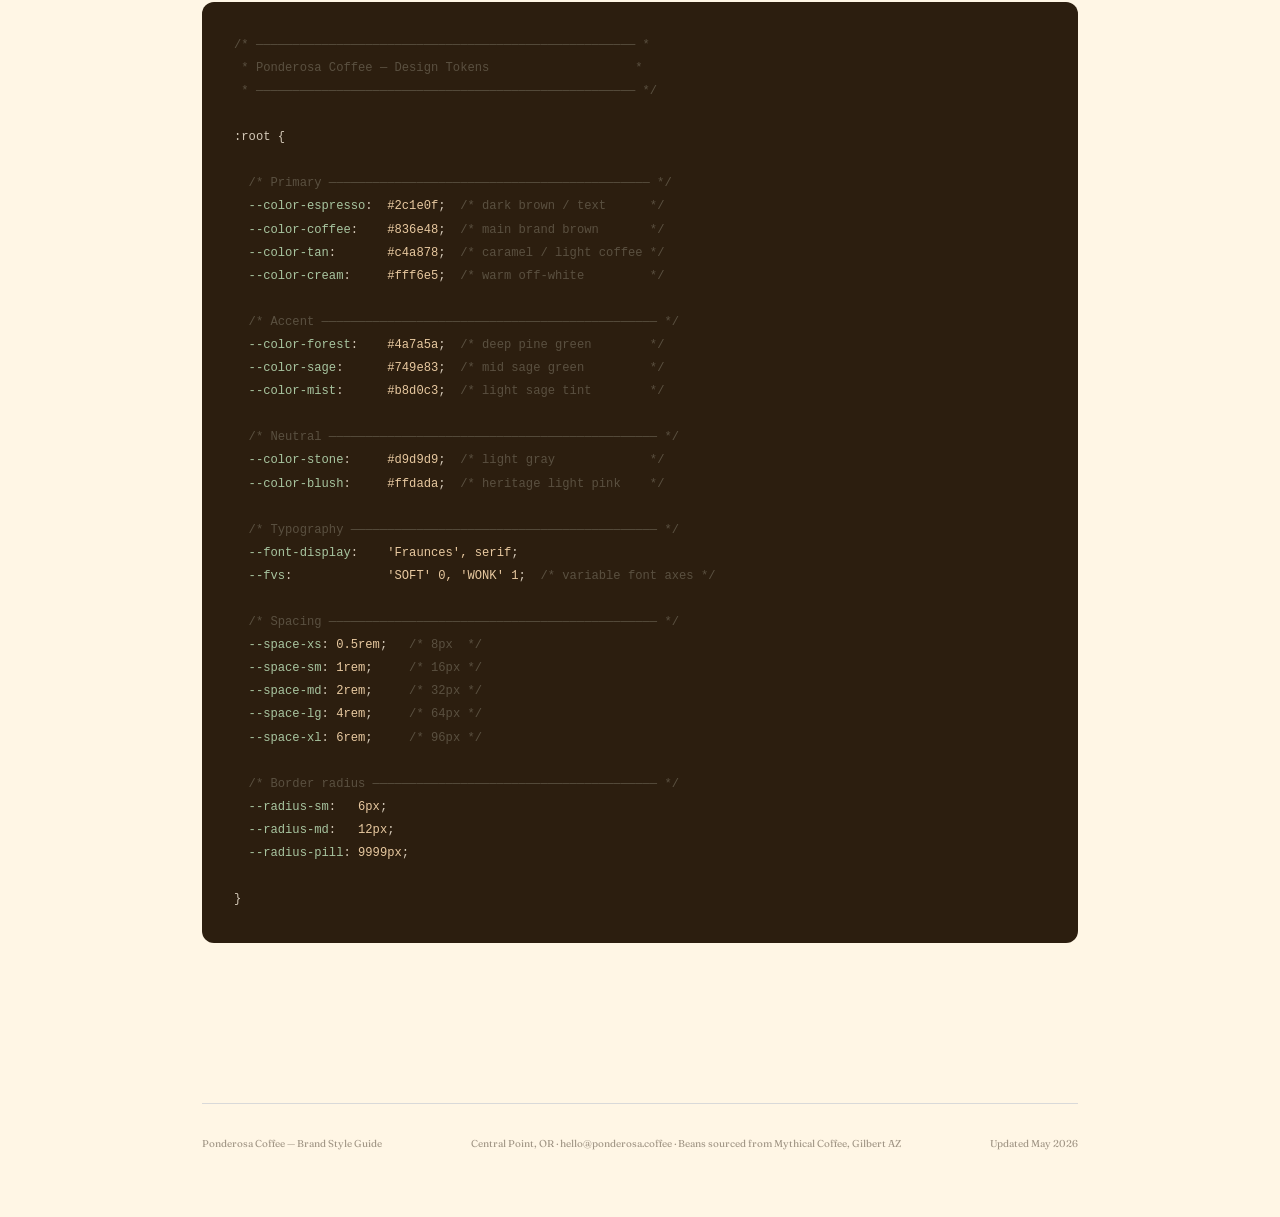
==== commit c03d4fec: "Add brand context throughout styleguide Location (Central Point, OR), contact (hello@ponderosa.coffe" ====
--- a/index.html
+++ b/index.html
@@ -29,6 +29,7 @@
       <p class="site-header__eyebrow">Brand Style Guide</p>
       <h1 class="site-header__wordmark">ponderosa<br>coffee</h1>
       <p class="site-header__sub">Colors · Typography · Voice &amp; Tone · Tokens</p>
+      <p class="site-header__location">Central Point, Oregon</p>
     </div>
   </header>
 
@@ -143,7 +144,7 @@
         <div class="pairing" style="background:#2c1e0f; color:#fff6e5;">
           <span class="pairing__label" style="color:#fff6e5;">Espresso + Cream</span>
           <span class="pairing__title">ponderosa coffee</span>
-          <span class="pairing__body">jen@ponderosa.coffee</span>
+          <span class="pairing__body">hello@ponderosa.coffee</span>
           <span class="contrast-badge" style="border: 1px solid rgba(255,246,229,0.2); color:#fff6e5;">AAA pass</span>
         </div>
         <div class="pairing" style="background:#fff6e5; color:#836e48; outline: 1px solid #e8dece; outline-offset: -1px;">
@@ -167,7 +168,7 @@
         <div class="pairing" style="background:#b8d0c3; color:#2c1e0f;">
           <span class="pairing__label" style="color:#2c1e0f;">Mist + Espresso</span>
           <span class="pairing__title">ponderosa coffee</span>
-          <span class="pairing__body">arizona grown</span>
+          <span class="pairing__body">southern oregon</span>
           <span class="contrast-badge" style="background: rgba(44,30,15,0.1); color:#2c1e0f;">AA pass</span>
         </div>
       </div>
@@ -221,11 +222,11 @@
         </div>
         <div class="type-row">
           <div class="type-meta"><strong>Small</strong>400 · 14px · lh 1.6</div>
-          <p class="t-small">owner · operator · jen@ponderosa.coffee · @ponderosa_coffee</p>
+          <p class="t-small">central point, oregon · hello@ponderosa.coffee · @ponderosa_coffee</p>
         </div>
         <div class="type-row">
           <div class="type-meta"><strong>Caption</strong>400 · 11.5px · ls 0.12em</div>
-          <p class="t-caption">PONDEROSA COFFEE · EST. ARIZONA</p>
+          <p class="t-caption">PONDEROSA COFFEE · CENTRAL POINT, OR</p>
         </div>
       </div>
     </section>
@@ -233,6 +234,26 @@
     <!-- ── Voice & Tone ───────────────────────────────────── -->
     <section id="voice">
       <p class="section-label">Voice &amp; Tone</p>
+
+      <!-- Brand foundation -->
+      <div class="brand-foundation">
+        <div class="foundation-item">
+          <span class="foundation-label">Location</span>
+          <span class="foundation-value">Central Point, Oregon — Southern Oregon's Rogue Valley</span>
+        </div>
+        <div class="foundation-item">
+          <span class="foundation-label">Contact</span>
+          <span class="foundation-value"><a href="mailto:hello@ponderosa.coffee">hello@ponderosa.coffee</a></span>
+        </div>
+        <div class="foundation-item">
+          <span class="foundation-label">Sourcing</span>
+          <span class="foundation-value">Beans sourced from Mythical Coffee, Gilbert, AZ — a trusted small roaster relationship</span>
+        </div>
+        <div class="foundation-item">
+          <span class="foundation-label">Values</span>
+          <span class="foundation-value">Coffee · Community · The outdoors · Nature · Peace</span>
+        </div>
+      </div>
 
       <!-- Brand traits -->
       <div class="voice-traits">
@@ -246,7 +267,7 @@
         </div>
         <div class="trait accent-forest">
           <span class="trait__word">Grounded</span>
-          <span class="trait__desc">Rooted in place — Arizona, the pines, the land. Honest over clever.</span>
+          <span class="trait__desc">Rooted in place — southern Oregon, the pines, the land. Honest over clever.</span>
         </div>
         <div class="trait accent-tan">
           <span class="trait__word">Quiet</span>
@@ -339,10 +360,10 @@
           <div class="copy-card__header">Do</div>
           <div class="copy-card__body">
             <p class="copy-card__example">a slow morning. a good cup. that's the whole idea.</p>
-            <p class="copy-card__example">roasted in small batches in northern arizona.</p>
+            <p class="copy-card__example">small batch. central point, oregon. sourced with care.</p>
             <p class="copy-card__example">washed ethiopian. bright, clean, a little floral.</p>
             <p class="copy-card__example">come find us at the market saturday.</p>
-            <p class="copy-card__example">we take our time so you don't have to rush.</p>
+            <p class="copy-card__example">we love coffee, community, and a good walk outside.</p>
           </div>
         </div>
         <div class="copy-card copy-card--dont">
@@ -409,6 +430,7 @@
   <footer class="page" style="padding-top: 0;">
     <div class="site-footer">
       <span>Ponderosa Coffee — Brand Style Guide</span>
+      <span>Central Point, OR · <a href="mailto:hello@ponderosa.coffee" style="color:inherit;">hello@ponderosa.coffee</a> · Beans sourced from Mythical Coffee, Gilbert AZ</span>
       <span>Updated May 2026</span>
     </div>
   </footer>
--- a/style.css
+++ b/style.css
@@ -518,6 +518,58 @@
   color: var(--color-text-muted);
 }
 
+/* ─── Brand foundation ───────────────────────────────────── */
+
+.brand-foundation {
+  background: var(--color-surface);
+  border-radius: var(--radius-md);
+  box-shadow: var(--shadow-sm);
+  overflow: hidden;
+  margin-bottom: var(--space-md);
+}
+
+.foundation-item {
+  display: grid;
+  grid-template-columns: 120px 1fr;
+  gap: var(--space-4);
+  align-items: baseline;
+  padding: var(--space-4) var(--space-6);
+  border-bottom: 1px solid var(--color-border);
+}
+
+.foundation-item:last-child { border-bottom: none; }
+
+.foundation-label {
+  font-size: 0.63rem;
+  font-weight: var(--weight-bold);
+  font-variation-settings: var(--fvs);
+  letter-spacing: var(--tracking-wider);
+  text-transform: uppercase;
+  color: var(--color-tan);
+}
+
+.foundation-value {
+  font-size: 0.88rem;
+  font-weight: var(--weight-regular);
+  color: var(--color-text-muted);
+  line-height: var(--leading-relaxed);
+}
+
+.foundation-value a {
+  color: var(--color-sage);
+}
+
+/* ─── Site header location ───────────────────────────────── */
+
+.site-header__location {
+  color: var(--color-cream);
+  font-size: var(--text-xs);
+  font-weight: var(--weight-regular);
+  letter-spacing: var(--tracking-wider);
+  opacity: 0.35;
+  margin-top: var(--space-2);
+}
+
 /* ─── Voice & tone ───────────────────────────────────────── */
 
 .voice-traits {
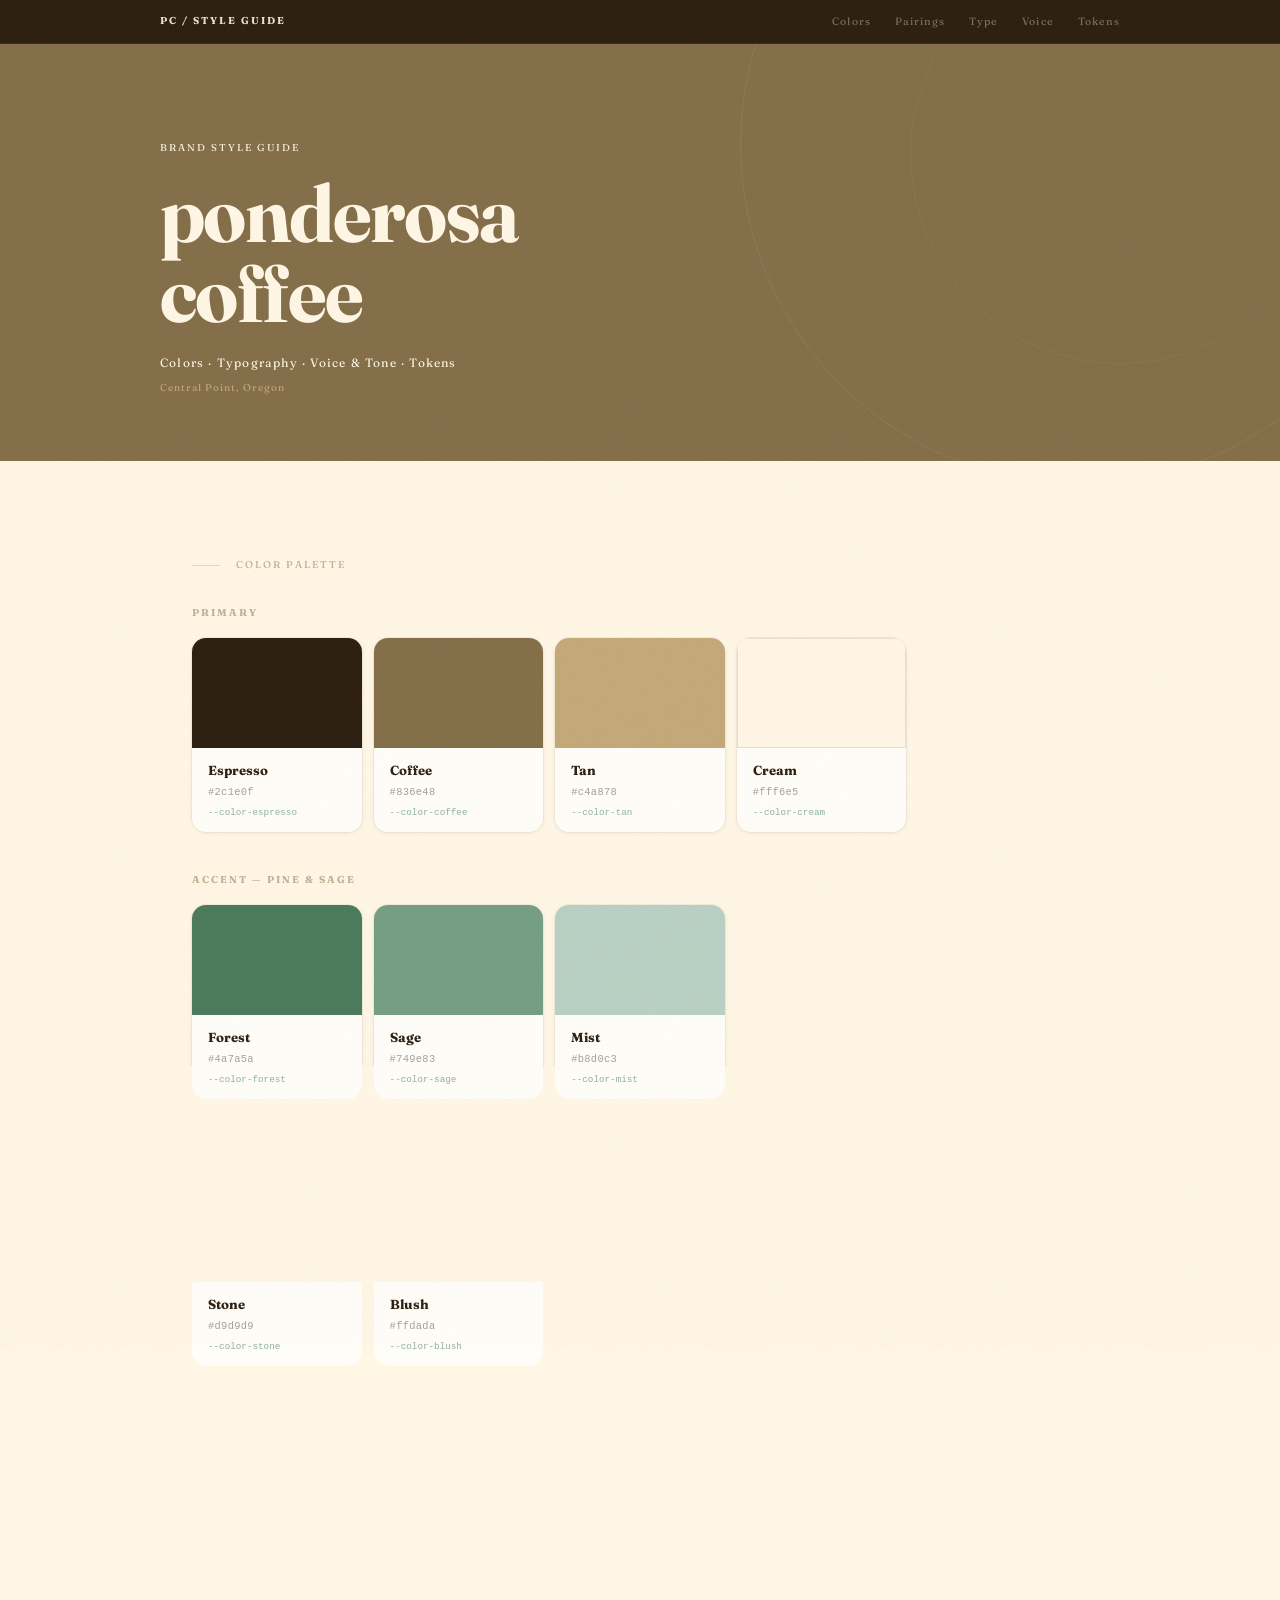
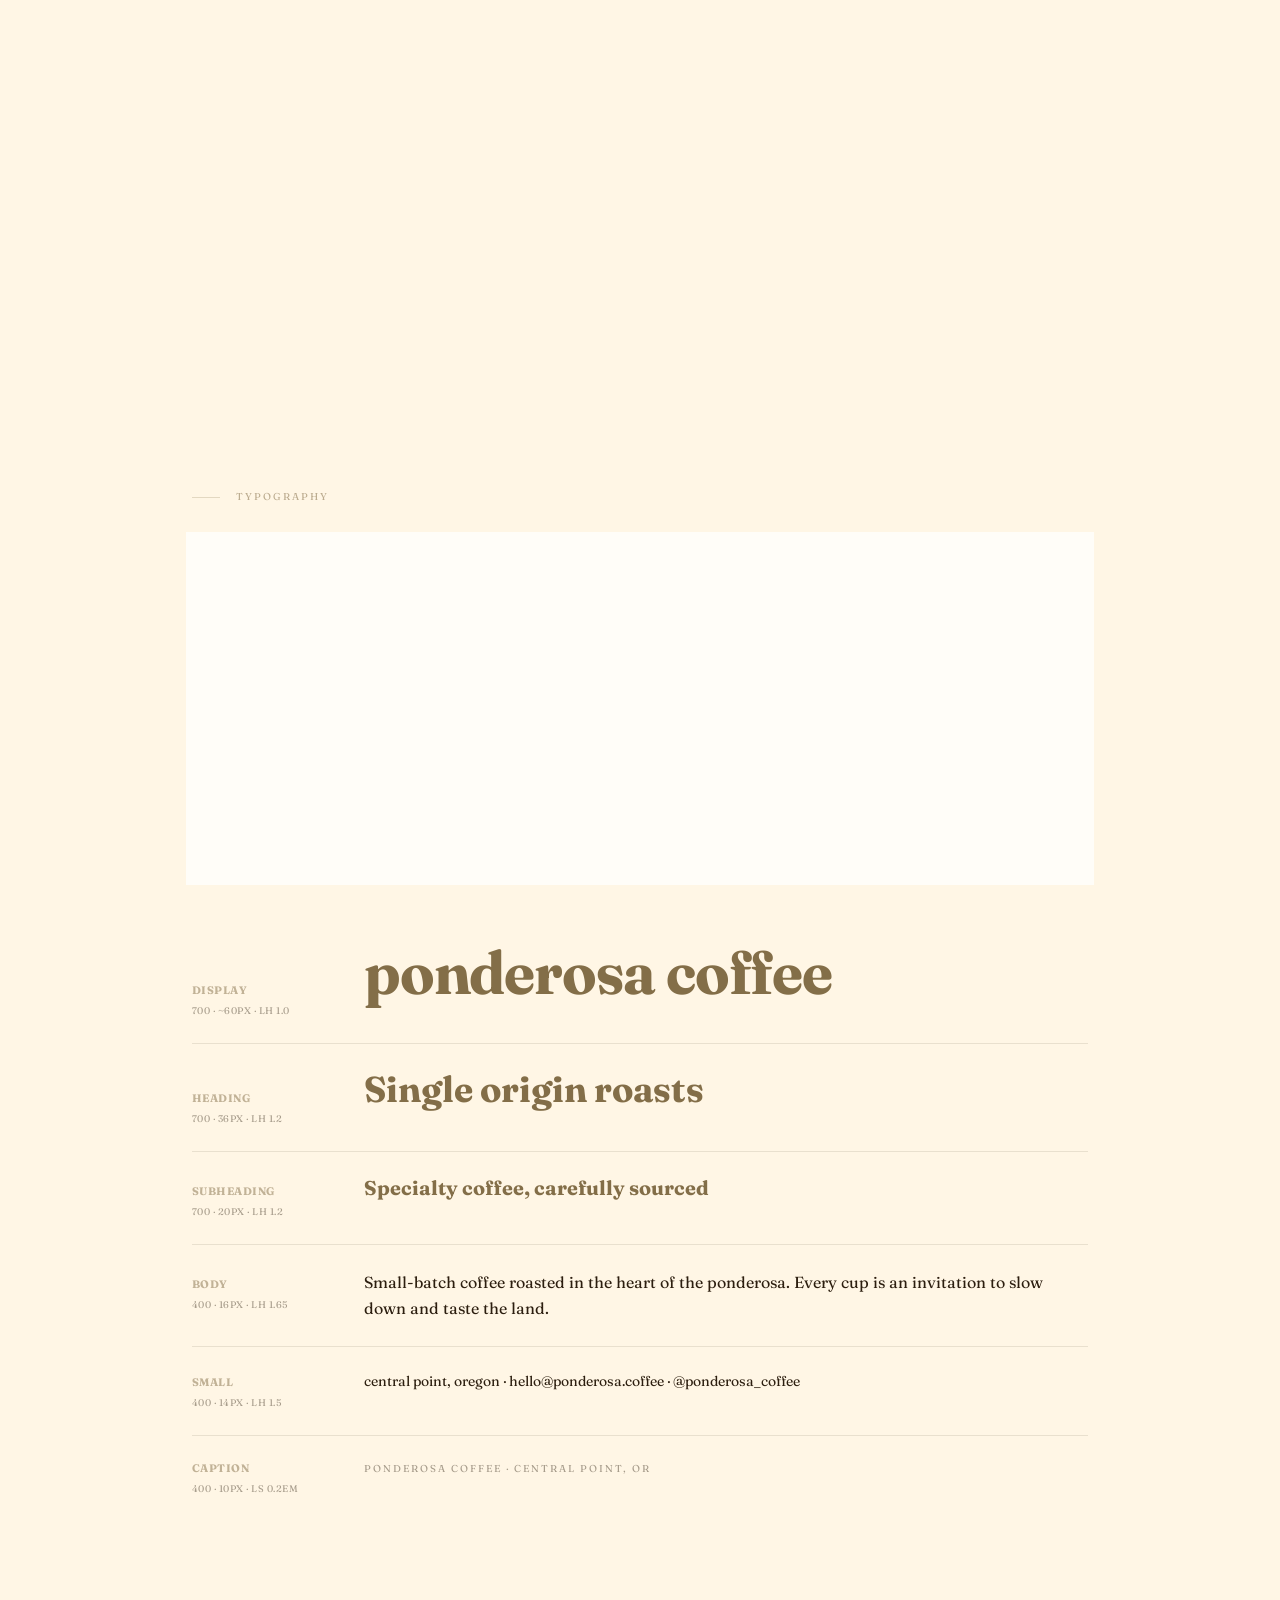
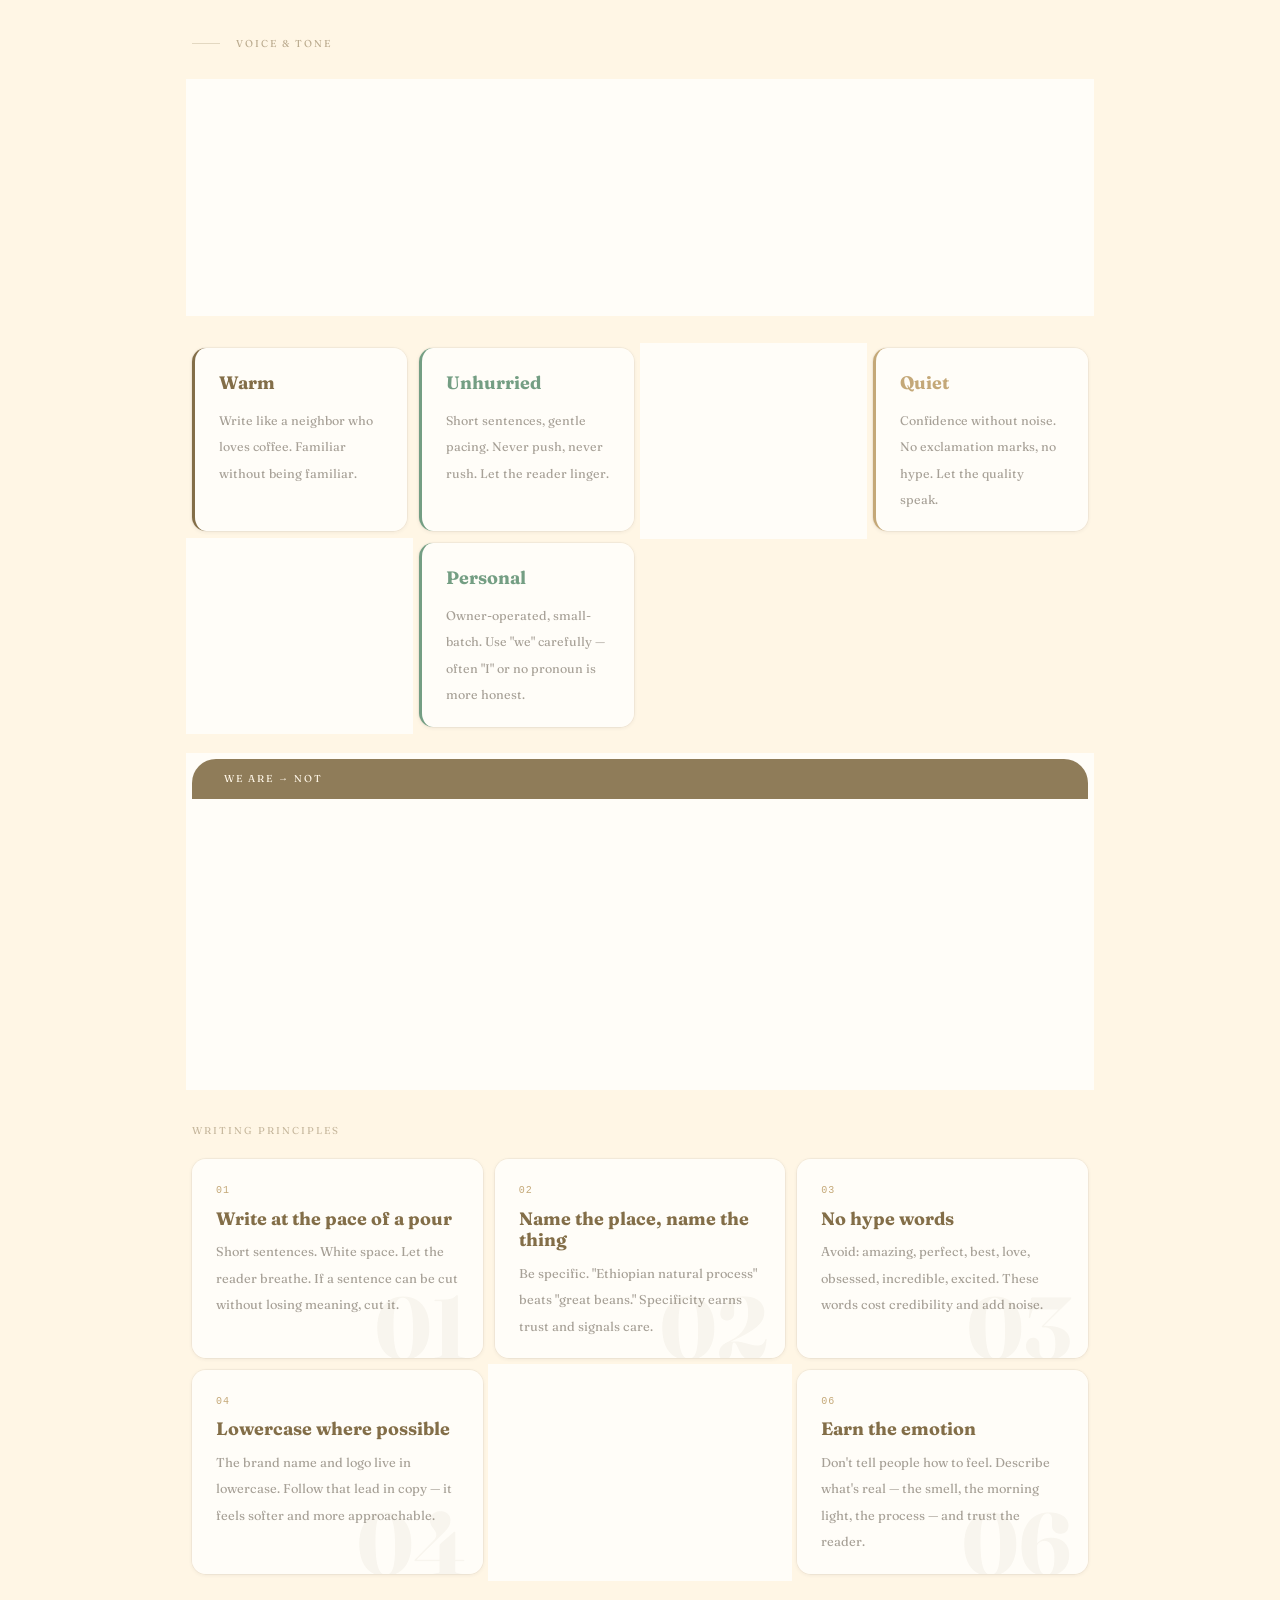
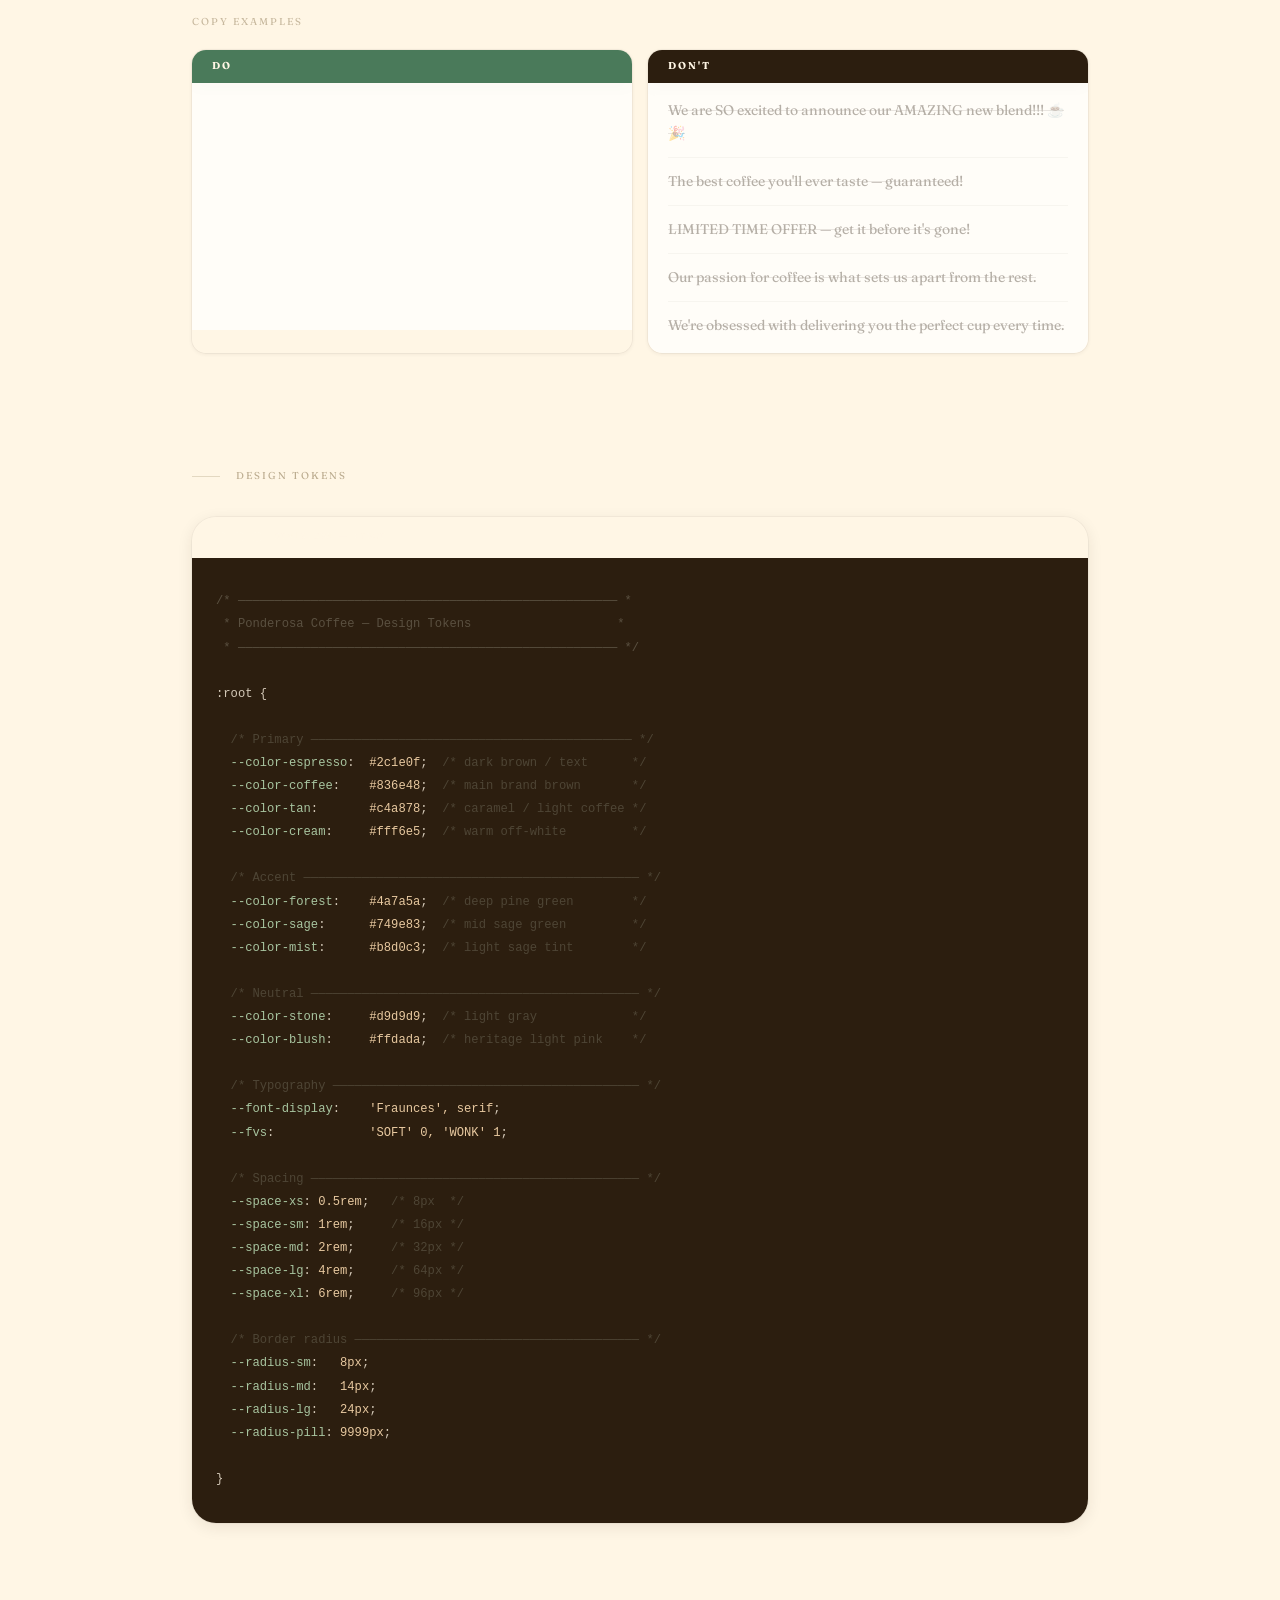
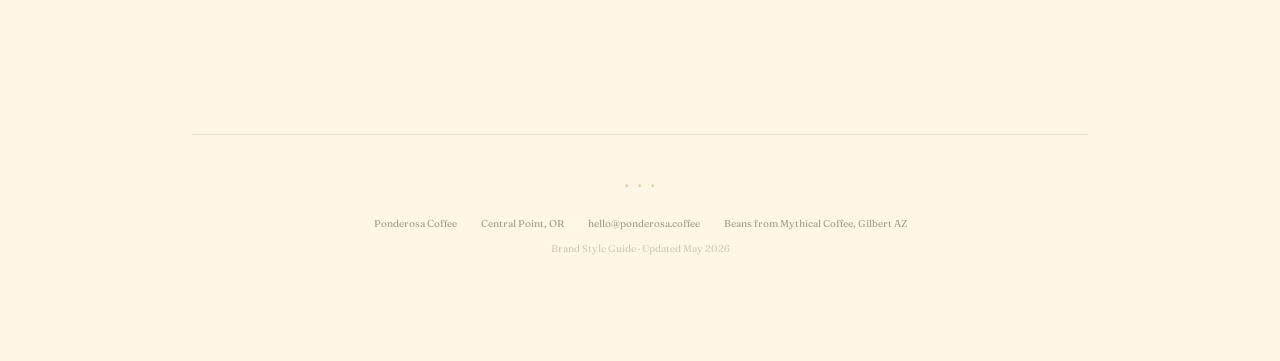
==== commit 1897cf3b: "Visual polish pass — editorial field guide aesthetic Grain texture overlay, dramatic header with cof" ====
--- a/index.html
+++ b/index.html
@@ -11,6 +11,9 @@
 </head>
 <body>
 
+  <!-- Grain texture overlay -->
+  <div class="grain" aria-hidden="true"></div>
+
   <!-- Nav -->
   <nav class="nav">
     <div class="nav__inner">
@@ -139,37 +142,37 @@
           <span class="pairing__label" style="color:#fff6e5;">Coffee + Cream — Primary</span>
           <span class="pairing__title">ponderosa coffee</span>
           <span class="pairing__body">owner · operator</span>
-          <span class="contrast-badge" style="border: 1px solid rgba(255,246,229,0.25); color:#fff6e5;">AA pass</span>
+          <span class="contrast-badge" style="border: 1px solid rgba(255,246,229,0.2); color:#fff6e5;">AA pass</span>
         </div>
         <div class="pairing" style="background:#2c1e0f; color:#fff6e5;">
           <span class="pairing__label" style="color:#fff6e5;">Espresso + Cream</span>
           <span class="pairing__title">ponderosa coffee</span>
           <span class="pairing__body">hello@ponderosa.coffee</span>
-          <span class="contrast-badge" style="border: 1px solid rgba(255,246,229,0.2); color:#fff6e5;">AAA pass</span>
+          <span class="contrast-badge" style="border: 1px solid rgba(255,246,229,0.15); color:#fff6e5;">AAA pass</span>
         </div>
         <div class="pairing" style="background:#fff6e5; color:#836e48; outline: 1px solid #e8dece; outline-offset: -1px;">
           <span class="pairing__label" style="color:#836e48;">Cream + Coffee</span>
           <span class="pairing__title">ponderosa coffee</span>
           <span class="pairing__body">specialty roasts</span>
-          <span class="contrast-badge" style="background: rgba(131,110,72,0.1); color:#836e48;">AA pass</span>
+          <span class="contrast-badge" style="background: rgba(131,110,72,0.08); border: 1px solid rgba(131,110,72,0.15); color:#836e48;">AA pass</span>
         </div>
         <div class="pairing" style="background:#749e83; color:#fff6e5;">
           <span class="pairing__label" style="color:#fff6e5;">Sage + Cream</span>
           <span class="pairing__title">ponderosa coffee</span>
           <span class="pairing__body">@ponderosa_coffee</span>
-          <span class="contrast-badge" style="border: 1px solid rgba(255,246,229,0.25); color:#fff6e5;">AA pass</span>
+          <span class="contrast-badge" style="border: 1px solid rgba(255,246,229,0.2); color:#fff6e5;">AA pass</span>
         </div>
         <div class="pairing" style="background:#4a7a5a; color:#fff6e5;">
           <span class="pairing__label" style="color:#fff6e5;">Forest + Cream</span>
           <span class="pairing__title">ponderosa coffee</span>
           <span class="pairing__body">single origin roasts</span>
-          <span class="contrast-badge" style="border: 1px solid rgba(255,246,229,0.2); color:#fff6e5;">AAA pass</span>
+          <span class="contrast-badge" style="border: 1px solid rgba(255,246,229,0.18); color:#fff6e5;">AAA pass</span>
         </div>
         <div class="pairing" style="background:#b8d0c3; color:#2c1e0f;">
           <span class="pairing__label" style="color:#2c1e0f;">Mist + Espresso</span>
           <span class="pairing__title">ponderosa coffee</span>
           <span class="pairing__body">southern oregon</span>
-          <span class="contrast-badge" style="background: rgba(44,30,15,0.1); color:#2c1e0f;">AA pass</span>
+          <span class="contrast-badge" style="background: rgba(44,30,15,0.08); border: 1px solid rgba(44,30,15,0.12); color:#2c1e0f;">AA pass</span>
         </div>
       </div>
     </section>
@@ -186,7 +189,7 @@
             Weights: 100–900<br>
             Optical size axis: 9–144<br>
             Custom axes: SOFT (0–100), WONK (0–1)<br>
-            Brand setting: <code style="font-family:monospace; color:#749e83;">'SOFT' 0, 'WONK' 1</code><br><br>
+            Brand setting: <code>'SOFT' 0, 'WONK' 1</code><br><br>
             <a href="https://fonts.google.com/specimen/Fraunces" target="_blank" rel="noopener">Google Fonts →</a>
           </p>
         </div>
@@ -205,11 +208,11 @@
 
       <div class="type-specimens">
         <div class="type-row">
-          <div class="type-meta"><strong>Display</strong>700 · ~56px · lh 1.05</div>
+          <div class="type-meta"><strong>Display</strong>700 · ~60px · lh 1.0</div>
           <p class="t-display">ponderosa coffee</p>
         </div>
         <div class="type-row">
-          <div class="type-meta"><strong>Heading</strong>700 · 36px · lh 1.1</div>
+          <div class="type-meta"><strong>Heading</strong>700 · 36px · lh 1.2</div>
           <p class="t-heading">Single origin roasts</p>
         </div>
         <div class="type-row">
@@ -221,11 +224,11 @@
           <p class="t-body">Small-batch coffee roasted in the heart of the ponderosa. Every cup is an invitation to slow down and taste the land.</p>
         </div>
         <div class="type-row">
-          <div class="type-meta"><strong>Small</strong>400 · 14px · lh 1.6</div>
+          <div class="type-meta"><strong>Small</strong>400 · 14px · lh 1.5</div>
           <p class="t-small">central point, oregon · hello@ponderosa.coffee · @ponderosa_coffee</p>
         </div>
         <div class="type-row">
-          <div class="type-meta"><strong>Caption</strong>400 · 11.5px · ls 0.12em</div>
+          <div class="type-meta"><strong>Caption</strong>400 · 10px · ls 0.2em</div>
           <p class="t-caption">PONDEROSA COFFEE · CENTRAL POINT, OR</p>
         </div>
       </div>
@@ -284,8 +287,8 @@
       </div>
 
       <!-- Voice spectrum -->
-      <div class="voice-spectrum" style="margin-bottom: var(--space-md);">
-        <p style="font-size:0.63rem; letter-spacing:0.15em; text-transform:uppercase; color:var(--color-coffee); opacity:0.45; margin-bottom:1rem;">We are → not</p>
+      <div class="voice-spectrum">
+        <span class="voice-spectrum__eyebrow">We are → not</span>
         <div class="spectrum-row">
           <span class="spectrum-label">Warm</span>
           <span class="spectrum-arrow">→</span>
@@ -319,34 +322,34 @@
       </div>
 
       <!-- Writing principles -->
-      <p style="font-size:0.63rem; letter-spacing:0.15em; text-transform:uppercase; color:var(--color-coffee); opacity:0.45; margin-bottom:1rem;">Writing Principles</p>
-      <div class="principles" style="margin-bottom: var(--space-md);">
-        <div class="principle">
+      <span class="principles-header">Writing Principles</span>
+      <div class="principles">
+        <div class="principle" data-num="01">
           <span class="principle__num">01</span>
           <span class="principle__title">Write at the pace of a pour</span>
           <span class="principle__body">Short sentences. White space. Let the reader breathe. If a sentence can be cut without losing meaning, cut it.</span>
         </div>
-        <div class="principle">
+        <div class="principle" data-num="02">
           <span class="principle__num">02</span>
           <span class="principle__title">Name the place, name the thing</span>
           <span class="principle__body">Be specific. "Ethiopian natural process" beats "great beans." Specificity earns trust and signals care.</span>
         </div>
-        <div class="principle">
+        <div class="principle" data-num="03">
           <span class="principle__num">03</span>
           <span class="principle__title">No hype words</span>
           <span class="principle__body">Avoid: amazing, perfect, best, love, obsessed, incredible, excited. These words cost credibility and add noise.</span>
         </div>
-        <div class="principle">
+        <div class="principle" data-num="04">
           <span class="principle__num">04</span>
           <span class="principle__title">Lowercase where possible</span>
           <span class="principle__body">The brand name and logo live in lowercase. Follow that lead in copy — it feels softer and more approachable.</span>
         </div>
-        <div class="principle">
+        <div class="principle" data-num="05">
           <span class="principle__num">05</span>
           <span class="principle__title">Let silence work</span>
           <span class="principle__body">Not every post needs a call to action. Sometimes the right word is no word at all — a photo, a dot, a pause.</span>
         </div>
-        <div class="principle">
+        <div class="principle" data-num="06">
           <span class="principle__num">06</span>
           <span class="principle__title">Earn the emotion</span>
           <span class="principle__body">Don't tell people how to feel. Describe what's real — the smell, the morning light, the process — and trust the reader.</span>
@@ -354,7 +357,7 @@
       </div>
 
       <!-- Copy do/don't -->
-      <p style="font-size:0.63rem; letter-spacing:0.15em; text-transform:uppercase; color:var(--color-coffee); opacity:0.45; margin-bottom:1rem;">Copy Examples</p>
+      <span class="copy-examples-header">Copy Examples</span>
       <div class="copy-examples">
         <div class="copy-card copy-card--do">
           <div class="copy-card__header">Do</div>
@@ -384,7 +387,14 @@
       <p class="section-label">Design Tokens</p>
 
       <div class="token-block">
-        <pre><span class="c-section">/* ──────────────────────────────────────────────────── *
+        <div class="token-block__header">
+          <div class="token-block__dot"></div>
+          <div class="token-block__dot"></div>
+          <div class="token-block__dot"></div>
+          <span class="token-block__title">style.css — :root</span>
+        </div>
+        <div class="token-block__body">
+          <pre><span class="c-section">/* ──────────────────────────────────────────────────── *
  * Ponderosa Coffee — Design Tokens                    *
  * ──────────────────────────────────────────────────── */</span>
 
@@ -407,7 +417,7 @@
 
   <span class="c-cmnt">/* Typography ────────────────────────────────────────── */</span>
   <span class="c-prop">--font-display</span>:    <span class="c-val">'Fraunces', serif</span>;
-  <span class="c-prop">--fvs</span>:             <span class="c-val">'SOFT' 0, 'WONK' 1</span>;  <span class="c-cmnt">/* variable font axes */</span>
+  <span class="c-prop">--fvs</span>:             <span class="c-val">'SOFT' 0, 'WONK' 1</span>;
 
   <span class="c-cmnt">/* Spacing ───────────────────────────────────────────── */</span>
   <span class="c-prop">--space-xs</span>: <span class="c-val">0.5rem</span>;   <span class="c-cmnt">/* 8px  */</span>
@@ -417,11 +427,13 @@
   <span class="c-prop">--space-xl</span>: <span class="c-val">6rem</span>;     <span class="c-cmnt">/* 96px */</span>
 
   <span class="c-cmnt">/* Border radius ─────────────────────────────────────── */</span>
-  <span class="c-prop">--radius-sm</span>:   <span class="c-val">6px</span>;
-  <span class="c-prop">--radius-md</span>:   <span class="c-val">12px</span>;
+  <span class="c-prop">--radius-sm</span>:   <span class="c-val">8px</span>;
+  <span class="c-prop">--radius-md</span>:   <span class="c-val">14px</span>;
+  <span class="c-prop">--radius-lg</span>:   <span class="c-val">24px</span>;
   <span class="c-prop">--radius-pill</span>: <span class="c-val">9999px</span>;
 
 }</pre>
+        </div>
       </div>
     </section>
 
@@ -429,9 +441,16 @@
 
   <footer class="page" style="padding-top: 0;">
     <div class="site-footer">
-      <span>Ponderosa Coffee — Brand Style Guide</span>
-      <span>Central Point, OR · <a href="mailto:hello@ponderosa.coffee" style="color:inherit;">hello@ponderosa.coffee</a> · Beans sourced from Mythical Coffee, Gilbert AZ</span>
-      <span>Updated May 2026</span>
+      <span class="site-footer__divider">· · ·</span>
+      <div class="site-footer__row">
+        <span>Ponderosa Coffee</span>
+        <span>Central Point, OR</span>
+        <a href="mailto:hello@ponderosa.coffee">hello@ponderosa.coffee</a>
+        <span>Beans from Mythical Coffee, Gilbert AZ</span>
+      </div>
+      <div class="site-footer__row" style="margin-top: 0.25rem;">
+        <span style="opacity:0.5;">Brand Style Guide · Updated May 2026</span>
+      </div>
     </div>
   </footer>
 
--- a/style.css
+++ b/style.css
@@ -1,110 +1,110 @@
 /* ============================================================
    Ponderosa Coffee — Brand Stylesheet
-   ponderosa.coffee
+   ponderosa.coffee · Central Point, OR
    ============================================================ */
 
 /* ─── Tokens ─────────────────────────────────────────────── */
 
 :root {
-
   /* Color — Primary */
-  --color-espresso:  #2c1e0f;   /* dark brown / body text       */
-  --color-coffee:    #836e48;   /* main brand brown             */
-  --color-tan:       #c4a878;   /* caramel / light coffee       */
-  --color-cream:     #fff6e5;   /* warm off-white / background  */
+  --color-espresso:  #2c1e0f;
+  --color-coffee:    #836e48;
+  --color-tan:       #c4a878;
+  --color-cream:     #fff6e5;
 
   /* Color — Accent (Pine & Sage) */
-  --color-forest:    #4a7a5a;   /* deep pine green              */
-  --color-sage:      #749e83;   /* mid sage green               */
-  --color-mist:      #b8d0c3;   /* light sage tint              */
+  --color-forest:    #4a7a5a;
+  --color-sage:      #749e83;
+  --color-mist:      #b8d0c3;
 
   /* Color — Neutral */
-  --color-stone:     #d9d9d9;   /* light gray / borders         */
-  --color-blush:     #ffdada;   /* heritage light pink          */
+  --color-stone:     #d9d9d9;
+  --color-blush:     #ffdada;
 
   /* Color — Semantic aliases */
-  --color-bg:        var(--color-cream);
-  --color-text:      var(--color-espresso);
-  --color-text-muted: rgba(44, 30, 15, 0.45);
-  --color-border:    var(--color-stone);
-  --color-surface:   #ffffff;
+  --color-bg:         var(--color-cream);
+  --color-text:       var(--color-espresso);
+  --color-text-muted: rgba(44, 30, 15, 0.42);
+  --color-border:     rgba(44, 30, 15, 0.1);
+  --color-surface:    rgba(255, 255, 255, 0.72);
 
   /* Typography */
-  --font-display:    'Fraunces', serif;
-  --fvs:             'SOFT' 0, 'WONK' 1;   /* Fraunces variable axes */
+  --font-display: 'Fraunces', serif;
+  --fvs:          'SOFT' 0, 'WONK' 1;
 
   /* Font sizes */
-  --text-xs:    0.625rem;   /*  10px */
-  --text-sm:    0.75rem;    /*  12px */
-  --text-base:  1rem;       /*  16px */
-  --text-md:    1.125rem;   /*  18px */
-  --text-lg:    1.25rem;    /*  20px */
-  --text-xl:    1.5rem;     /*  24px */
-  --text-2xl:   1.875rem;   /*  30px */
-  --text-3xl:   2.25rem;    /*  36px */
-  --text-4xl:   3rem;       /*  48px */
-  --text-5xl:   3.75rem;    /*  60px */
+  --text-xs:   0.625rem;
+  --text-sm:   0.75rem;
+  --text-base: 1rem;
+  --text-md:   1.125rem;
+  --text-lg:   1.25rem;
+  --text-xl:   1.5rem;
+  --text-2xl:  1.875rem;
+  --text-3xl:  2.25rem;
+  --text-4xl:  3rem;
+  --text-5xl:  3.75rem;
+  --text-6xl:  5rem;
 
   /* Font weights */
+  --weight-light:   300;
   --weight-regular: 400;
   --weight-bold:    700;
 
   /* Line heights */
-  --leading-tight:  1.05;
-  --leading-snug:   1.2;
-  --leading-normal: 1.5;
+  --leading-tight:   1.0;
+  --leading-snug:    1.2;
+  --leading-normal:  1.5;
   --leading-relaxed: 1.65;
-  --leading-loose:  1.9;
+  --leading-loose:   1.9;
 
   /* Letter spacing */
-  --tracking-tight:  -0.01em;
-  --tracking-normal:  0;
-  --tracking-wide:    0.05em;
-  --tracking-wider:   0.1em;
-  --tracking-widest:  0.2em;
+  --tracking-tight:   -0.02em;
+  --tracking-normal:   0;
+  --tracking-wide:     0.05em;
+  --tracking-wider:    0.1em;
+  --tracking-widest:   0.2em;
 
   /* Spacing scale */
-  --space-1:   0.25rem;    /*  4px */
-  --space-2:   0.5rem;     /*  8px */
-  --space-3:   0.75rem;    /* 12px */
-  --space-4:   1rem;       /* 16px */
-  --space-5:   1.25rem;    /* 20px */
-  --space-6:   1.5rem;     /* 24px */
-  --space-8:   2rem;       /* 32px */
-  --space-10:  2.5rem;     /* 40px */
-  --space-12:  3rem;       /* 48px */
-  --space-16:  4rem;       /* 64px */
-  --space-20:  5rem;       /* 80px */
-  --space-24:  6rem;       /* 96px */
-
-  /* Legacy aliases (used in this stylesheet) */
-  --space-xs:  var(--space-2);
-  --space-sm:  var(--space-4);
-  --space-md:  var(--space-8);
-  --space-lg:  var(--space-16);
-  --space-xl:  var(--space-24);
+  --space-1:  0.25rem;
+  --space-2:  0.5rem;
+  --space-3:  0.75rem;
+  --space-4:  1rem;
+  --space-5:  1.25rem;
+  --space-6:  1.5rem;
+  --space-8:  2rem;
+  --space-10: 2.5rem;
+  --space-12: 3rem;
+  --space-16: 4rem;
+  --space-20: 5rem;
+  --space-24: 6rem;
+
+  --space-xs: var(--space-2);
+  --space-sm: var(--space-4);
+  --space-md: var(--space-8);
+  --space-lg: var(--space-16);
+  --space-xl: var(--space-24);
 
   /* Border radius */
   --radius-xs:   4px;
-  --radius-sm:   6px;
-  --radius-md:   12px;
-  --radius-lg:   20px;
-  --radius-xl:   32px;
+  --radius-sm:   8px;
+  --radius-md:   14px;
+  --radius-lg:   24px;
+  --radius-xl:   36px;
   --radius-pill: 9999px;
 
-  /* Shadows */
-  --shadow-sm:  0 1px 3px rgba(44, 30, 15, 0.08);
-  --shadow-md:  0 2px 8px rgba(44, 30, 15, 0.10);
-  --shadow-lg:  0 4px 20px rgba(44, 30, 15, 0.12);
+  /* Shadows — warm-tinted */
+  --shadow-sm: 0 1px 4px rgba(44, 30, 15, 0.07), 0 0 0 1px rgba(44, 30, 15, 0.04);
+  --shadow-md: 0 4px 16px rgba(44, 30, 15, 0.09), 0 0 0 1px rgba(44, 30, 15, 0.04);
+  --shadow-lg: 0 8px 32px rgba(44, 30, 15, 0.12);
 
   /* Transitions */
-  --transition-fast:   0.1s ease;
-  --transition-base:   0.2s ease;
-  --transition-slow:   0.35s ease;
+  --transition-fast: 0.1s ease;
+  --transition-base: 0.22s ease;
+  --transition-slow: 0.4s ease;
 
   /* Layout */
-  --max-width:   940px;
-  --nav-height:  48px;
+  --max-width:  960px;
+  --nav-height: 44px;
 }
 
 /* ─── Reset ──────────────────────────────────────────────── */
@@ -123,6 +123,20 @@
 
 img, video { display: block; max-width: 100%; }
 
+/* ─── Grain overlay ──────────────────────────────────────── */
+
+.grain {
+  position: fixed;
+  inset: -50%;
+  width: 200%;
+  height: 200%;
+  background-image: url("data:image/svg+xml,%3Csvg xmlns='http://www.w3.org/2000/svg' width='300' height='300'%3E%3Cfilter id='n'%3E%3CfeTurbulence type='fractalNoise' baseFrequency='0.75' numOctaves='4' stitchTiles='stitch'/%3E%3C/filter%3E%3Crect width='300' height='300' filter='url(%23n)' opacity='1'/%3E%3C/svg%3E");
+  background-size: 220px 220px;
+  opacity: 0.038;
+  pointer-events: none;
+  z-index: 9000;
+}
+
 /* ─── Base ───────────────────────────────────────────────── */
 
 body {
@@ -141,7 +155,31 @@
   transition: opacity var(--transition-base);
 }
 
-a:hover { opacity: 0.75; }
+a:hover { opacity: 0.7; }
+
+/* ─── Entrance animations ────────────────────────────────── */
+
+@keyframes fadeUp {
+  from { opacity: 0; transform: translateY(18px); }
+  to   { opacity: 1; transform: translateY(0); }
+}
+
+@keyframes fadeIn {
+  from { opacity: 0; }
+  to   { opacity: 1; }
+}
+
+.site-header__eyebrow { animation: fadeIn 0.6s ease both; animation-delay: 0.05s; }
+.site-header__wordmark { animation: fadeUp 0.8s cubic-bezier(0.16, 1, 0.3, 1) both; animation-delay: 0.1s; }
+.site-header__sub { animation: fadeUp 0.7s ease both; animation-delay: 0.25s; }
+.site-header__location { animation: fadeUp 0.7s ease both; animation-delay: 0.35s; }
+
+section { animation: fadeUp 0.7s ease both; }
+section:nth-child(1) { animation-delay: 0.15s; }
+section:nth-child(2) { animation-delay: 0.22s; }
+section:nth-child(3) { animation-delay: 0.29s; }
+section:nth-child(4) { animation-delay: 0.36s; }
+section:nth-child(5) { animation-delay: 0.43s; }
 
 /* ─── Nav ────────────────────────────────────────────────── */
 
@@ -152,6 +190,7 @@
   z-index: 100;
   padding: 0 var(--space-md);
   height: var(--nav-height);
+  border-bottom: 1px solid rgba(255,246,229,0.06);
 }
 
 .nav__inner {
@@ -172,47 +211,67 @@
   font-weight: var(--weight-bold);
   font-variation-settings: var(--fvs);
   color: var(--color-cream);
-  letter-spacing: var(--tracking-wider);
+  letter-spacing: var(--tracking-widest);
   text-transform: uppercase;
   white-space: nowrap;
   margin-right: auto;
   text-decoration: none;
+  opacity: 0.9;
 }
 
 .nav a:not(.nav__brand) {
-  font-size: 0.68rem;
+  font-size: 0.66rem;
   font-weight: var(--weight-regular);
   color: var(--color-cream);
-  opacity: 0.45;
+  opacity: 0.38;
   text-decoration: none;
   white-space: nowrap;
-  letter-spacing: var(--tracking-wide);
+  letter-spacing: var(--tracking-wider);
   transition: opacity var(--transition-base);
 }
 
-.nav a:not(.nav__brand):hover { opacity: 1; }
+.nav a:not(.nav__brand):hover { opacity: 0.9; }
 
 /* ─── Site header ────────────────────────────────────────── */
 
 .site-header {
   background-color: var(--color-coffee);
-  padding: var(--space-lg) var(--space-md);
+  padding: var(--space-xl) var(--space-md) var(--space-lg);
   overflow: hidden;
   position: relative;
-}
-
+  min-height: 42vh;
+  display: flex;
+  align-items: flex-end;
+}
+
+/* large decorative ring — coffee-stain motif */
 .site-header::before {
   content: '';
   position: absolute;
-  inset: -20% -10%;
+  width: 680px;
+  height: 680px;
   border-radius: 50%;
-  background: var(--color-espresso);
-  opacity: 0.08;
+  border: 1px solid rgba(255, 246, 229, 0.07);
+  top: -240px;
+  right: -140px;
+  pointer-events: none;
+}
+
+.site-header::after {
+  content: '';
+  position: absolute;
+  width: 420px;
+  height: 420px;
+  border-radius: 50%;
+  border: 1px solid rgba(255, 246, 229, 0.05);
+  top: -100px;
+  right: -50px;
   pointer-events: none;
 }
 
 .site-header__inner {
   max-width: var(--max-width);
+  width: 100%;
   margin: 0 auto;
   position: relative;
 }
@@ -223,25 +282,35 @@
   font-weight: var(--weight-regular);
   letter-spacing: var(--tracking-widest);
   text-transform: uppercase;
-  opacity: 0.5;
-  margin-bottom: var(--space-3);
+  opacity: 0.4;
+  margin-bottom: var(--space-4);
 }
 
 .site-header__wordmark {
   color: var(--color-cream);
-  font-size: clamp(var(--text-4xl), 7vw, var(--text-5xl));
+  font-size: clamp(var(--text-5xl), 10vw, var(--text-6xl));
   font-weight: var(--weight-bold);
   font-variation-settings: var(--fvs);
   line-height: var(--leading-tight);
+  letter-spacing: var(--tracking-tight);
 }
 
 .site-header__sub {
   color: var(--color-cream);
   font-size: var(--text-sm);
   font-weight: var(--weight-regular);
-  opacity: 0.5;
-  margin-top: var(--space-4);
+  opacity: 0.45;
+  margin-top: var(--space-5);
   letter-spacing: var(--tracking-wider);
+}
+
+.site-header__location {
+  color: var(--color-tan);
+  font-size: var(--text-xs);
+  font-weight: var(--weight-regular);
+  letter-spacing: var(--tracking-wider);
+  opacity: 0.7;
+  margin-top: var(--space-2);
 }
 
 /* ─── Page / section layout ──────────────────────────────── */
@@ -249,44 +318,57 @@
 .page {
   max-width: var(--max-width);
   margin: 0 auto;
-  padding: var(--space-lg) var(--space-md);
+  padding: var(--space-xl) var(--space-md);
 }
 
 section {
-  margin-bottom: var(--space-xl);
-}
-
+  margin-bottom: calc(var(--space-xl) * 1.2);
+}
+
+/* Editorial section label with left rule */
 .section-label {
-  font-size: 0.63rem;
+  display: flex;
+  align-items: center;
+  gap: var(--space-4);
+  font-size: var(--text-xs);
   font-weight: var(--weight-regular);
   letter-spacing: var(--tracking-widest);
   text-transform: uppercase;
   color: var(--color-coffee);
+  opacity: 0.55;
+  margin-bottom: var(--space-8);
+}
+
+.section-label::before {
+  content: '';
+  display: block;
+  width: 28px;
+  height: 1px;
+  background: var(--color-coffee);
+  opacity: 0.4;
+  flex-shrink: 0;
+}
+
+/* ─── Color palette ──────────────────────────────────────── */
+
+.palette-group + .palette-group {
+  margin-top: var(--space-10);
+}
+
+.palette-group__label {
+  font-size: var(--text-xs);
+  font-weight: var(--weight-bold);
+  font-variation-settings: var(--fvs);
+  letter-spacing: var(--tracking-widest);
+  text-transform: uppercase;
+  color: var(--color-coffee);
   opacity: 0.5;
-  margin-bottom: var(--space-6);
-  padding-bottom: var(--space-2);
-  border-bottom: 1px solid var(--color-border);
-}
-
-/* ─── Color palette ──────────────────────────────────────── */
-
-.palette-group + .palette-group {
-  margin-top: var(--space-8);
-}
-
-.palette-group__label {
-  font-size: 0.63rem;
-  font-weight: var(--weight-bold);
-  font-variation-settings: var(--fvs);
-  letter-spacing: var(--tracking-wider);
-  text-transform: uppercase;
-  color: var(--color-coffee);
-  margin-bottom: var(--space-3);
+  margin-bottom: var(--space-4);
 }
 
 .palette {
   display: grid;
-  grid-template-columns: repeat(auto-fill, minmax(136px, 1fr));
+  grid-template-columns: repeat(auto-fill, minmax(140px, 1fr));
   gap: var(--space-3);
 }
 
@@ -294,20 +376,27 @@
   border-radius: var(--radius-md);
   overflow: hidden;
   box-shadow: var(--shadow-sm);
+  transition: transform var(--transition-base), box-shadow var(--transition-base);
+}
+
+.swatch:hover {
+  transform: translateY(-2px);
+  box-shadow: var(--shadow-md);
 }
 
 .swatch__chip {
-  height: 78px;
+  height: 110px;
   width: 100%;
 }
 
 .swatch__info {
   background: var(--color-surface);
-  padding: var(--space-3);
+  padding: var(--space-3) var(--space-4);
+  backdrop-filter: blur(8px);
 }
 
 .swatch__name {
-  font-size: 0.8rem;
+  font-size: 0.82rem;
   font-weight: var(--weight-bold);
   font-variation-settings: var(--fvs);
   color: var(--color-espresso);
@@ -315,96 +404,108 @@
 }
 
 .swatch__hex {
-  font-size: 0.68rem;
+  font-size: 0.65rem;
+  font-family: 'Courier New', monospace;
+  font-variation-settings: normal;
   color: var(--color-text-muted);
   display: block;
-  margin-top: 0.1rem;
+  margin-top: 0.15rem;
+  letter-spacing: 0.03em;
 }
 
 .swatch__var {
-  font-size: 0.6rem;
+  font-size: 0.58rem;
   font-family: 'Courier New', monospace;
   font-variation-settings: normal;
   color: var(--color-sage);
   display: block;
   margin-top: var(--space-1);
+  opacity: 0.8;
 }
 
 /* ─── Color pairings ─────────────────────────────────────── */
 
 .pairings {
   display: grid;
-  grid-template-columns: repeat(auto-fill, minmax(240px, 1fr));
-  gap: var(--space-sm);
+  grid-template-columns: repeat(auto-fill, minmax(260px, 1fr));
+  gap: var(--space-4);
 }
 
 .pairing {
   border-radius: var(--radius-md);
-  padding: var(--space-6);
-}
+  padding: var(--space-8) var(--space-6);
+  transition: transform var(--transition-base);
+}
+
+.pairing:hover { transform: translateY(-2px); }
 
 .pairing__label {
-  font-size: 0.58rem;
-  letter-spacing: var(--tracking-wider);
+  font-size: 0.56rem;
+  letter-spacing: var(--tracking-widest);
   text-transform: uppercase;
-  opacity: 0.5;
-  display: block;
-  margin-bottom: var(--space-2);
+  opacity: 0.45;
+  display: block;
+  margin-bottom: var(--space-3);
 }
 
 .pairing__title {
-  font-size: var(--text-xl);
+  font-size: var(--text-2xl);
   font-weight: var(--weight-bold);
   font-variation-settings: var(--fvs);
   line-height: var(--leading-tight);
   display: block;
+  letter-spacing: var(--tracking-tight);
 }
 
 .pairing__body {
   font-size: var(--text-sm);
-  opacity: 0.75;
-  display: block;
-  margin-top: var(--space-1);
+  opacity: 0.65;
+  display: block;
+  margin-top: var(--space-2);
 }
 
 .contrast-badge {
   display: inline-block;
-  font-size: 0.52rem;
+  font-size: 0.5rem;
   font-family: 'Courier New', monospace;
   font-variation-settings: normal;
-  padding: 0.2em 0.5em;
-  border-radius: var(--radius-xs);
-  margin-top: var(--space-3);
-  opacity: 0.6;
+  padding: 0.25em 0.6em;
+  border-radius: var(--radius-pill);
+  margin-top: var(--space-4);
+  opacity: 0.55;
+  letter-spacing: 0.06em;
 }
 
 /* ─── Font card ──────────────────────────────────────────── */
 
 .font-card {
   background: var(--color-surface);
-  border-radius: var(--radius-md);
-  padding: var(--space-md);
+  border-radius: var(--radius-lg);
+  padding: var(--space-10) var(--space-8);
   display: grid;
-  grid-template-columns: 1fr 1fr;
-  gap: var(--space-md);
+  grid-template-columns: 1fr 1.2fr;
+  gap: var(--space-10);
   box-shadow: var(--shadow-sm);
-  margin-bottom: var(--space-md);
-}
-
-@media (max-width: 560px) {
-  .font-card { grid-template-columns: 1fr; }
+  margin-bottom: var(--space-10);
+  backdrop-filter: blur(8px);
+}
+
+@media (max-width: 580px) {
+  .font-card { grid-template-columns: 1fr; padding: var(--space-6); }
 }
 
 .font-card__name {
-  font-size: var(--text-2xl);
-  font-weight: var(--weight-bold);
-  font-variation-settings: var(--fvs);
-  color: var(--color-coffee);
-  margin-bottom: var(--space-2);
+  font-size: var(--text-3xl);
+  font-weight: var(--weight-bold);
+  font-variation-settings: var(--fvs);
+  color: var(--color-coffee);
+  margin-bottom: var(--space-4);
+  letter-spacing: var(--tracking-tight);
+  line-height: var(--leading-snug);
 }
 
 .font-card__detail {
-  font-size: 0.77rem;
+  font-size: 0.78rem;
   color: var(--color-text-muted);
   line-height: var(--leading-loose);
 }
@@ -416,12 +517,12 @@
 }
 
 .font-card__alpha {
-  font-size: clamp(0.95rem, 2vw, var(--text-lg));
-  font-weight: var(--weight-regular);
-  font-variation-settings: var(--fvs);
-  color: var(--color-coffee);
-  opacity: 0.28;
-  line-height: var(--leading-relaxed);
+  font-size: clamp(1.1rem, 2.2vw, 1.5rem);
+  font-weight: var(--weight-regular);
+  font-variation-settings: var(--fvs);
+  color: var(--color-coffee);
+  opacity: 0.22;
+  line-height: 1.55;
   letter-spacing: var(--tracking-wide);
 }
 
@@ -430,49 +531,52 @@
 .type-specimens {
   display: flex;
   flex-direction: column;
-  gap: var(--space-10);
+  gap: 0;
 }
 
 .type-row {
   display: grid;
-  grid-template-columns: 155px 1fr;
-  gap: var(--space-6);
+  grid-template-columns: 140px 1fr;
+  gap: var(--space-8);
   align-items: baseline;
-}
+  padding: var(--space-6) 0;
+  border-bottom: 1px solid var(--color-border);
+}
+
+.type-row:last-child { border-bottom: none; }
 
 @media (max-width: 560px) {
   .type-row {
     grid-template-columns: 1fr;
-    gap: var(--space-2);
+    gap: var(--space-1);
   }
 }
 
 .type-meta {
-  font-size: 0.62rem;
+  font-size: 0.6rem;
   letter-spacing: var(--tracking-wide);
   text-transform: uppercase;
   color: var(--color-text-muted);
-  padding-top: var(--space-1);
 }
 
 .type-meta strong {
   display: block;
-  font-size: 0.7rem;
-  font-variation-settings: var(--fvs);
-  font-weight: var(--weight-bold);
-  color: var(--color-espresso);
-  opacity: 0.55;
-  margin-bottom: 0.15rem;
-}
-
-/* Type scale specimens */
+  font-size: 0.68rem;
+  font-variation-settings: var(--fvs);
+  font-weight: var(--weight-bold);
+  color: var(--color-coffee);
+  opacity: 0.5;
+  margin-bottom: 0.2rem;
+}
+
 .t-display {
   font-family: var(--font-display);
   font-variation-settings: var(--fvs);
-  font-size: clamp(var(--text-3xl), 6vw, var(--text-4xl));
+  font-size: clamp(var(--text-4xl), 7vw, var(--text-5xl));
   font-weight: var(--weight-bold);
   line-height: var(--leading-tight);
   color: var(--color-coffee);
+  letter-spacing: var(--tracking-tight);
 }
 
 .t-heading {
@@ -521,26 +625,27 @@
 /* ─── Brand foundation ───────────────────────────────────── */
 
 .brand-foundation {
+  border-radius: var(--radius-lg);
+  overflow: hidden;
+  margin-bottom: var(--space-10);
+  box-shadow: var(--shadow-sm);
   background: var(--color-surface);
-  border-radius: var(--radius-md);
-  box-shadow: var(--shadow-sm);
-  overflow: hidden;
-  margin-bottom: var(--space-md);
+  backdrop-filter: blur(8px);
 }
 
 .foundation-item {
   display: grid;
-  grid-template-columns: 120px 1fr;
-  gap: var(--space-4);
+  grid-template-columns: 110px 1fr;
+  gap: var(--space-6);
   align-items: baseline;
-  padding: var(--space-4) var(--space-6);
+  padding: var(--space-4) var(--space-8);
   border-bottom: 1px solid var(--color-border);
 }
 
 .foundation-item:last-child { border-bottom: none; }
 
 .foundation-label {
-  font-size: 0.63rem;
+  font-size: var(--text-xs);
   font-weight: var(--weight-bold);
   font-variation-settings: var(--fvs);
   letter-spacing: var(--tracking-wider);
@@ -555,28 +660,15 @@
   line-height: var(--leading-relaxed);
 }
 
-.foundation-value a {
-  color: var(--color-sage);
-}
-
-/* ─── Site header location ───────────────────────────────── */
-
-.site-header__location {
-  color: var(--color-cream);
-  font-size: var(--text-xs);
-  font-weight: var(--weight-regular);
-  letter-spacing: var(--tracking-wider);
-  opacity: 0.35;
-  margin-top: var(--space-2);
-}
+.foundation-value a { color: var(--color-sage); }
 
 /* ─── Voice & tone ───────────────────────────────────────── */
 
 .voice-traits {
   display: grid;
-  grid-template-columns: repeat(auto-fill, minmax(200px, 1fr));
-  gap: var(--space-sm);
-  margin-bottom: var(--space-md);
+  grid-template-columns: repeat(auto-fill, minmax(210px, 1fr));
+  gap: var(--space-3);
+  margin-bottom: var(--space-8);
 }
 
 .trait {
@@ -584,7 +676,14 @@
   border-radius: var(--radius-md);
   padding: var(--space-5) var(--space-6);
   box-shadow: var(--shadow-sm);
-  border-top: 3px solid var(--color-coffee);
+  border-left: 3px solid var(--color-coffee);
+  backdrop-filter: blur(8px);
+  transition: transform var(--transition-base), box-shadow var(--transition-base);
+}
+
+.trait:hover {
+  transform: translateY(-1px);
+  box-shadow: var(--shadow-md);
 }
 
 .trait.accent-sage   { border-color: var(--color-sage); }
@@ -592,7 +691,7 @@
 .trait.accent-tan    { border-color: var(--color-tan); }
 
 .trait__word {
-  font-size: var(--text-base);
+  font-size: var(--text-md);
   font-weight: var(--weight-bold);
   font-variation-settings: var(--fvs);
   color: var(--color-coffee);
@@ -605,7 +704,7 @@
 .trait.accent-tan    .trait__word { color: var(--color-tan); }
 
 .trait__desc {
-  font-size: 0.8rem;
+  font-size: 0.78rem;
   color: var(--color-text-muted);
   line-height: var(--leading-relaxed);
 }
@@ -613,35 +712,37 @@
 /* Voice spectrum */
 .voice-spectrum {
   background: var(--color-surface);
-  border-radius: var(--radius-md);
-  padding: var(--space-md);
+  border-radius: var(--radius-lg);
+  overflow: hidden;
   box-shadow: var(--shadow-sm);
-  margin-bottom: var(--space-md);
+  margin-bottom: var(--space-10);
+  backdrop-filter: blur(8px);
 }
 
 .voice-spectrum__eyebrow {
-  font-size: 0.63rem;
-  letter-spacing: var(--tracking-wider);
+  font-size: var(--text-xs);
+  letter-spacing: var(--tracking-widest);
   text-transform: uppercase;
-  color: var(--color-coffee);
-  opacity: 0.45;
-  margin-bottom: var(--space-4);
-  display: block;
+  color: var(--color-cream);
+  background: var(--color-coffee);
+  padding: var(--space-3) var(--space-8);
+  display: block;
+  opacity: 0.9;
 }
 
 .spectrum-row {
   display: grid;
-  grid-template-columns: 1fr 40px 1fr;
+  grid-template-columns: 1fr 32px 1fr;
   align-items: center;
   gap: var(--space-4);
-  padding: var(--space-2) 0;
+  padding: var(--space-3) var(--space-8);
   border-bottom: 1px solid var(--color-border);
 }
 
 .spectrum-row:last-child { border-bottom: none; }
 
 .spectrum-label {
-  font-size: 0.82rem;
+  font-size: 0.85rem;
   font-weight: var(--weight-bold);
   font-variation-settings: var(--fvs);
   color: var(--color-coffee);
@@ -651,26 +752,56 @@
   font-size: 0.82rem;
   color: var(--color-text-muted);
   text-align: right;
+  font-style: italic;
 }
 
 .spectrum-arrow {
   text-align: center;
-  font-size: 0.7rem;
-  color: var(--color-border);
-}
-
-/* Writing principles */
+  font-size: 0.65rem;
+  color: var(--color-stone);
+}
+
+/* Writing principles — large ghosted numbers */
+.principles-header {
+  font-size: var(--text-xs);
+  letter-spacing: var(--tracking-widest);
+  text-transform: uppercase;
+  color: var(--color-coffee);
+  opacity: 0.45;
+  margin-bottom: var(--space-5);
+  display: block;
+}
+
 .principles {
   display: grid;
-  grid-template-columns: repeat(auto-fill, minmax(260px, 1fr));
-  gap: var(--space-sm);
+  grid-template-columns: repeat(auto-fill, minmax(270px, 1fr));
+  gap: var(--space-3);
 }
 
 .principle {
   background: var(--color-surface);
   border-radius: var(--radius-md);
-  padding: var(--space-6);
+  padding: var(--space-6) var(--space-6) var(--space-5);
   box-shadow: var(--shadow-sm);
+  position: relative;
+  overflow: hidden;
+  backdrop-filter: blur(8px);
+}
+
+/* Ghost number in background */
+.principle::before {
+  content: attr(data-num);
+  position: absolute;
+  right: var(--space-4);
+  bottom: -0.15em;
+  font-size: 5.5rem;
+  font-weight: var(--weight-bold);
+  font-variation-settings: var(--fvs);
+  color: var(--color-coffee);
+  opacity: 0.055;
+  line-height: 1;
+  pointer-events: none;
+  font-family: var(--font-display);
 }
 
 .principle__num {
@@ -680,28 +811,43 @@
   color: var(--color-tan);
   display: block;
   margin-bottom: var(--space-2);
+  font-family: 'Courier New', monospace;
+  font-variation-settings: normal;
 }
 
 .principle__title {
-  font-size: var(--text-base);
+  font-size: var(--text-md);
   font-weight: var(--weight-bold);
   font-variation-settings: var(--fvs);
   color: var(--color-coffee);
   display: block;
   margin-bottom: var(--space-2);
+  line-height: var(--leading-snug);
 }
 
 .principle__body {
   font-size: 0.8rem;
   color: var(--color-text-muted);
   line-height: var(--leading-relaxed);
+  position: relative;
 }
 
 /* Copy do / don't */
+.copy-examples-header {
+  font-size: var(--text-xs);
+  letter-spacing: var(--tracking-widest);
+  text-transform: uppercase;
+  color: var(--color-coffee);
+  opacity: 0.45;
+  margin-top: var(--space-10);
+  margin-bottom: var(--space-5);
+  display: block;
+}
+
 .copy-examples {
   display: grid;
   grid-template-columns: 1fr 1fr;
-  gap: var(--space-sm);
+  gap: var(--space-4);
 }
 
 @media (max-width: 560px) {
@@ -715,11 +861,11 @@
 }
 
 .copy-card__header {
-  padding: var(--space-2) var(--space-4);
-  font-size: var(--text-xs);
-  font-weight: var(--weight-bold);
-  font-variation-settings: var(--fvs);
-  letter-spacing: var(--tracking-wider);
+  padding: var(--space-2) var(--space-5);
+  font-size: var(--text-xs);
+  font-weight: var(--weight-bold);
+  font-variation-settings: var(--fvs);
+  letter-spacing: var(--tracking-widest);
   text-transform: uppercase;
 }
 
@@ -729,18 +875,19 @@
 }
 
 .copy-card--dont .copy-card__header {
-  background: var(--color-stone);
-  color: var(--color-espresso);
+  background: var(--color-espresso);
+  color: var(--color-cream);
   opacity: 1;
 }
 
 .copy-card__body {
   background: var(--color-surface);
-  padding: var(--space-5);
+  backdrop-filter: blur(8px);
+  padding: var(--space-4) var(--space-5);
 }
 
 .copy-card__example {
-  font-size: 0.88rem;
+  font-size: 0.875rem;
   font-weight: var(--weight-regular);
   font-variation-settings: var(--fvs);
   line-height: var(--leading-relaxed);
@@ -757,18 +904,48 @@
 }
 
 .copy-card--dont .copy-card__example {
-  opacity: 0.4;
+  opacity: 0.35;
   text-decoration: line-through;
-  text-decoration-color: #aaa;
+  text-decoration-color: rgba(44,30,15,0.3);
 }
 
 /* ─── Token block ────────────────────────────────────────── */
 
 .token-block {
+  border-radius: var(--radius-lg);
+  overflow: hidden;
+  box-shadow: var(--shadow-md);
+}
+
+.token-block__header {
+  background: rgba(255, 246, 229, 0.06);
+  padding: var(--space-3) var(--space-6);
+  display: flex;
+  align-items: center;
+  gap: var(--space-2);
+  border-bottom: 1px solid rgba(255,246,229,0.06);
+}
+
+.token-block__dot {
+  width: 10px;
+  height: 10px;
+  border-radius: 50%;
+  background: rgba(255,246,229,0.12);
+}
+
+.token-block__title {
+  font-size: var(--text-xs);
+  font-family: 'Courier New', monospace;
+  font-variation-settings: normal;
+  color: rgba(255,246,229,0.3);
+  letter-spacing: 0.06em;
+  margin-left: var(--space-1);
+}
+
+.token-block__body {
   background: var(--color-espresso);
   color: #d4c9b8;
-  border-radius: var(--radius-md);
-  padding: var(--space-md);
+  padding: var(--space-8) var(--space-6);
   overflow-x: auto;
 }
 
@@ -781,21 +958,50 @@
   white-space: pre;
 }
 
-/* token syntax colors */
 .c-section { color: #5a5040; }
 .c-prop    { color: #a8c5a0; }
 .c-val     { color: #e8c9a0; }
-.c-cmnt    { color: #5a5040; }
+.c-cmnt    { color: #4e4535; }
 
 /* ─── Site footer ────────────────────────────────────────── */
 
 .site-footer {
+  padding-top: var(--space-md);
+  font-size: var(--text-xs);
+  color: var(--color-text-muted);
+  text-align: center;
   border-top: 1px solid var(--color-border);
-  padding-top: var(--space-md);
-  font-size: var(--text-xs);
-  color: var(--color-text-muted);
+}
+
+.site-footer__divider {
+  display: block;
+  color: var(--color-tan);
+  opacity: 0.5;
+  font-size: var(--text-lg);
+  margin-bottom: var(--space-4);
+  letter-spacing: var(--tracking-wider);
+}
+
+.site-footer__row {
   display: flex;
-  justify-content: space-between;
+  justify-content: center;
   flex-wrap: wrap;
-  gap: var(--space-2);
-}
+  gap: var(--space-2) var(--space-6);
+  margin-bottom: var(--space-2);
+}
+
+.site-footer__row a { color: inherit; }
+.site-footer__row a:hover { opacity: 0.7; }
+
+/* ─── Responsive ─────────────────────────────────────────── */
+
+@media (max-width: 640px) {
+  .page { padding: var(--space-lg) var(--space-6); }
+  .pairings { grid-template-columns: 1fr 1fr; }
+  .voice-traits { grid-template-columns: 1fr 1fr; }
+}
+
+@media (max-width: 400px) {
+  .pairings { grid-template-columns: 1fr; }
+  .voice-traits { grid-template-columns: 1fr; }
+}
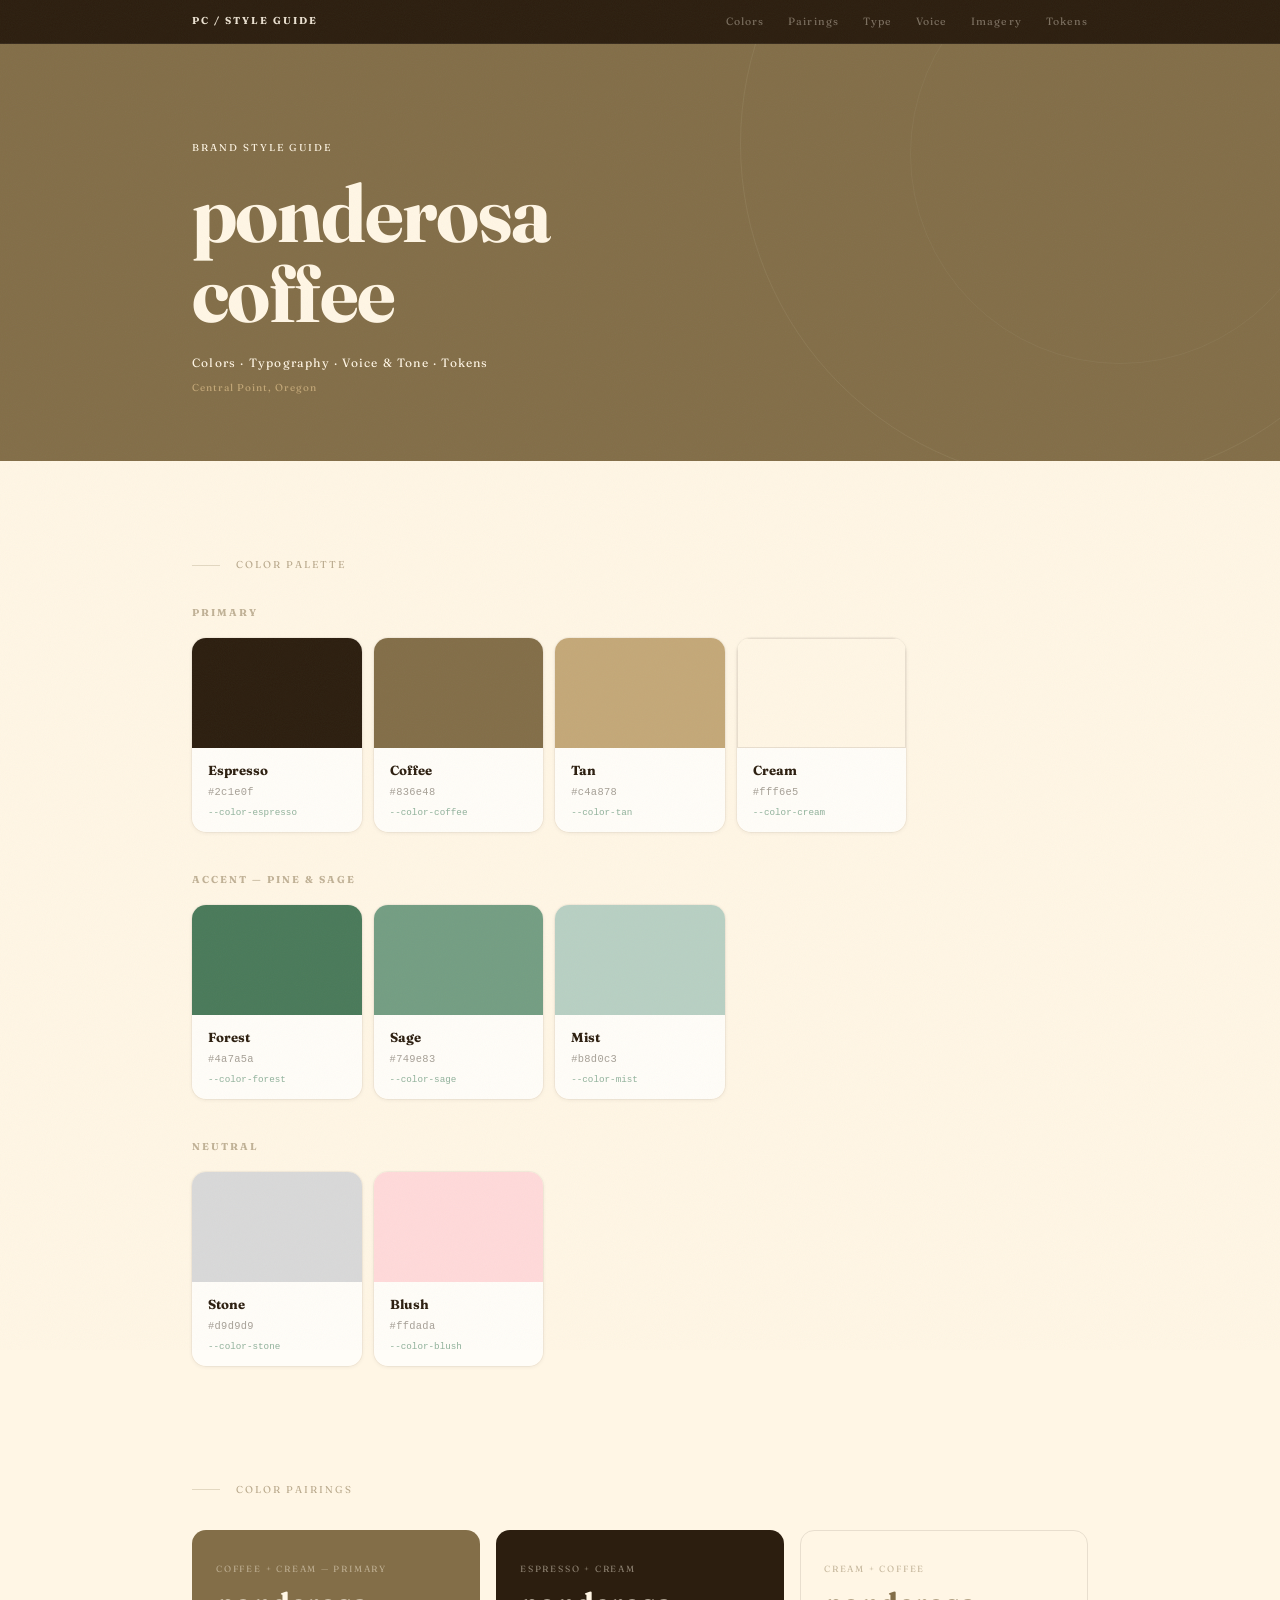
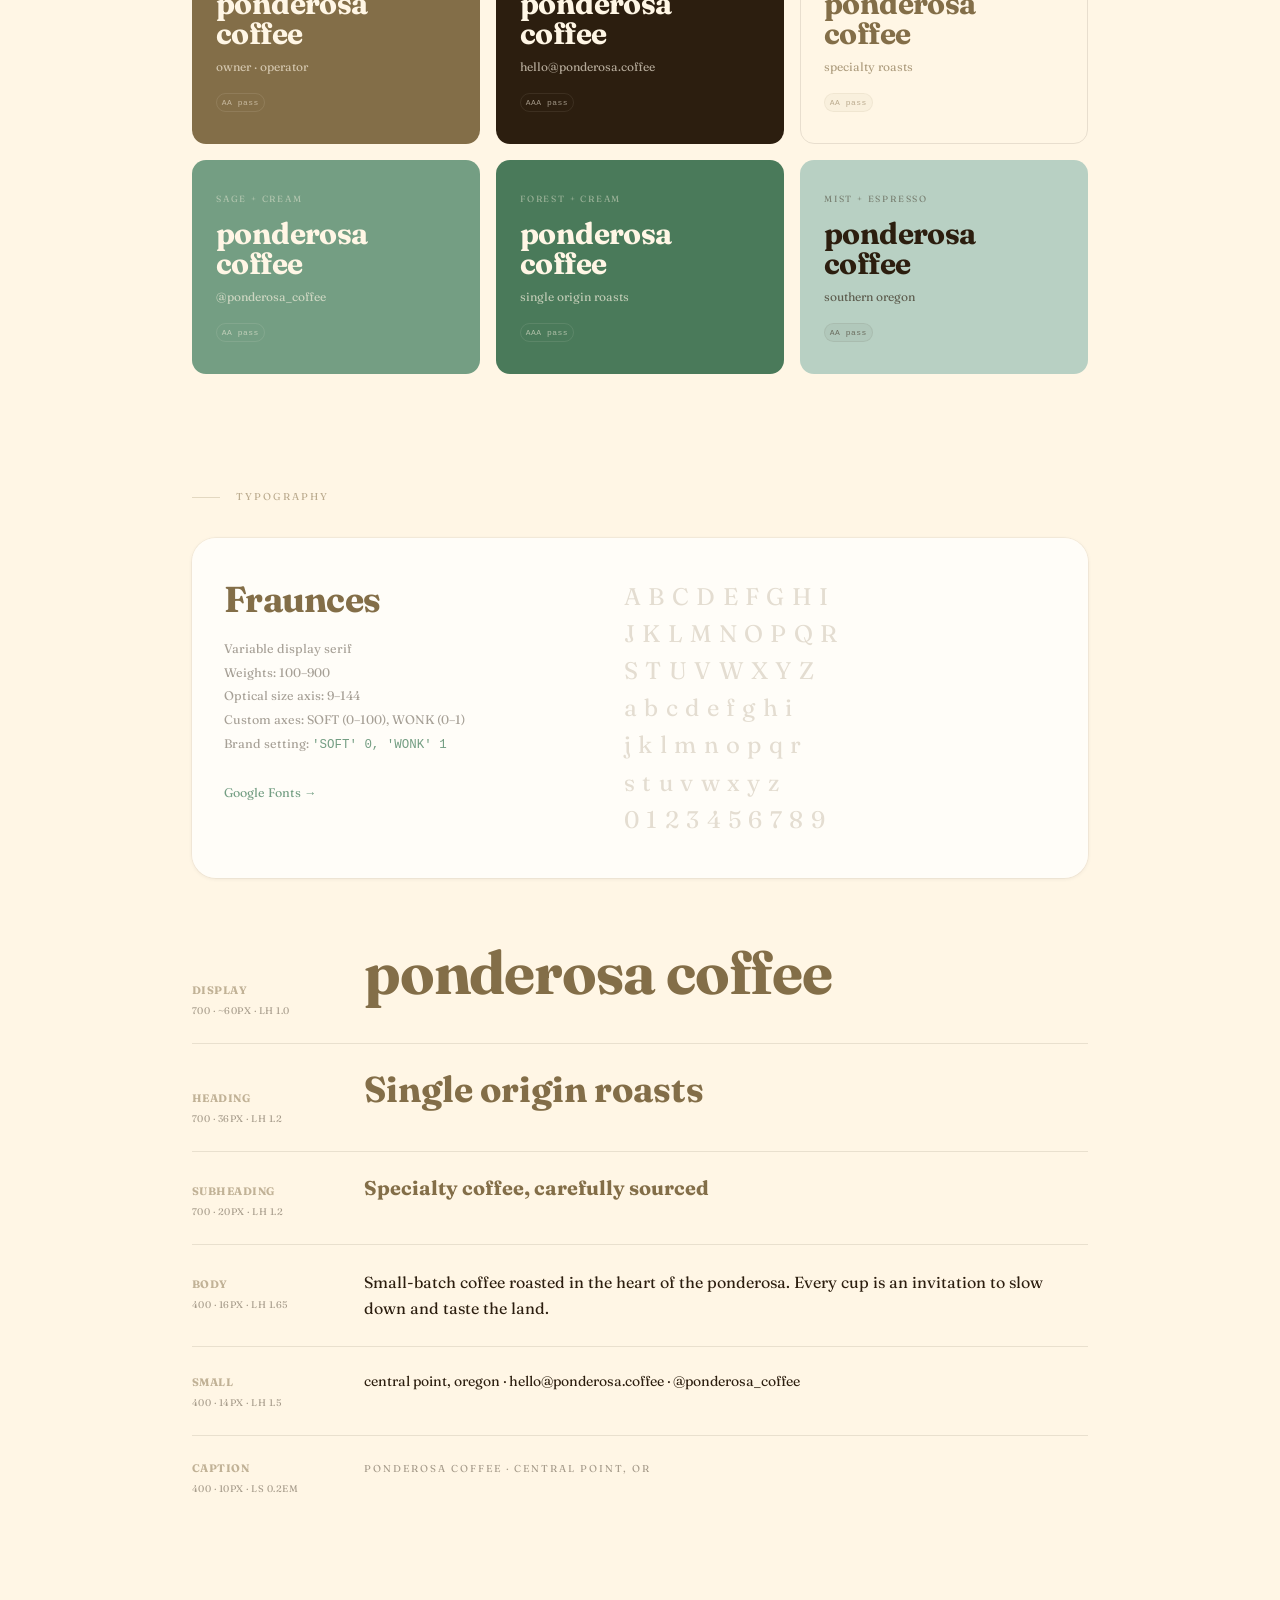
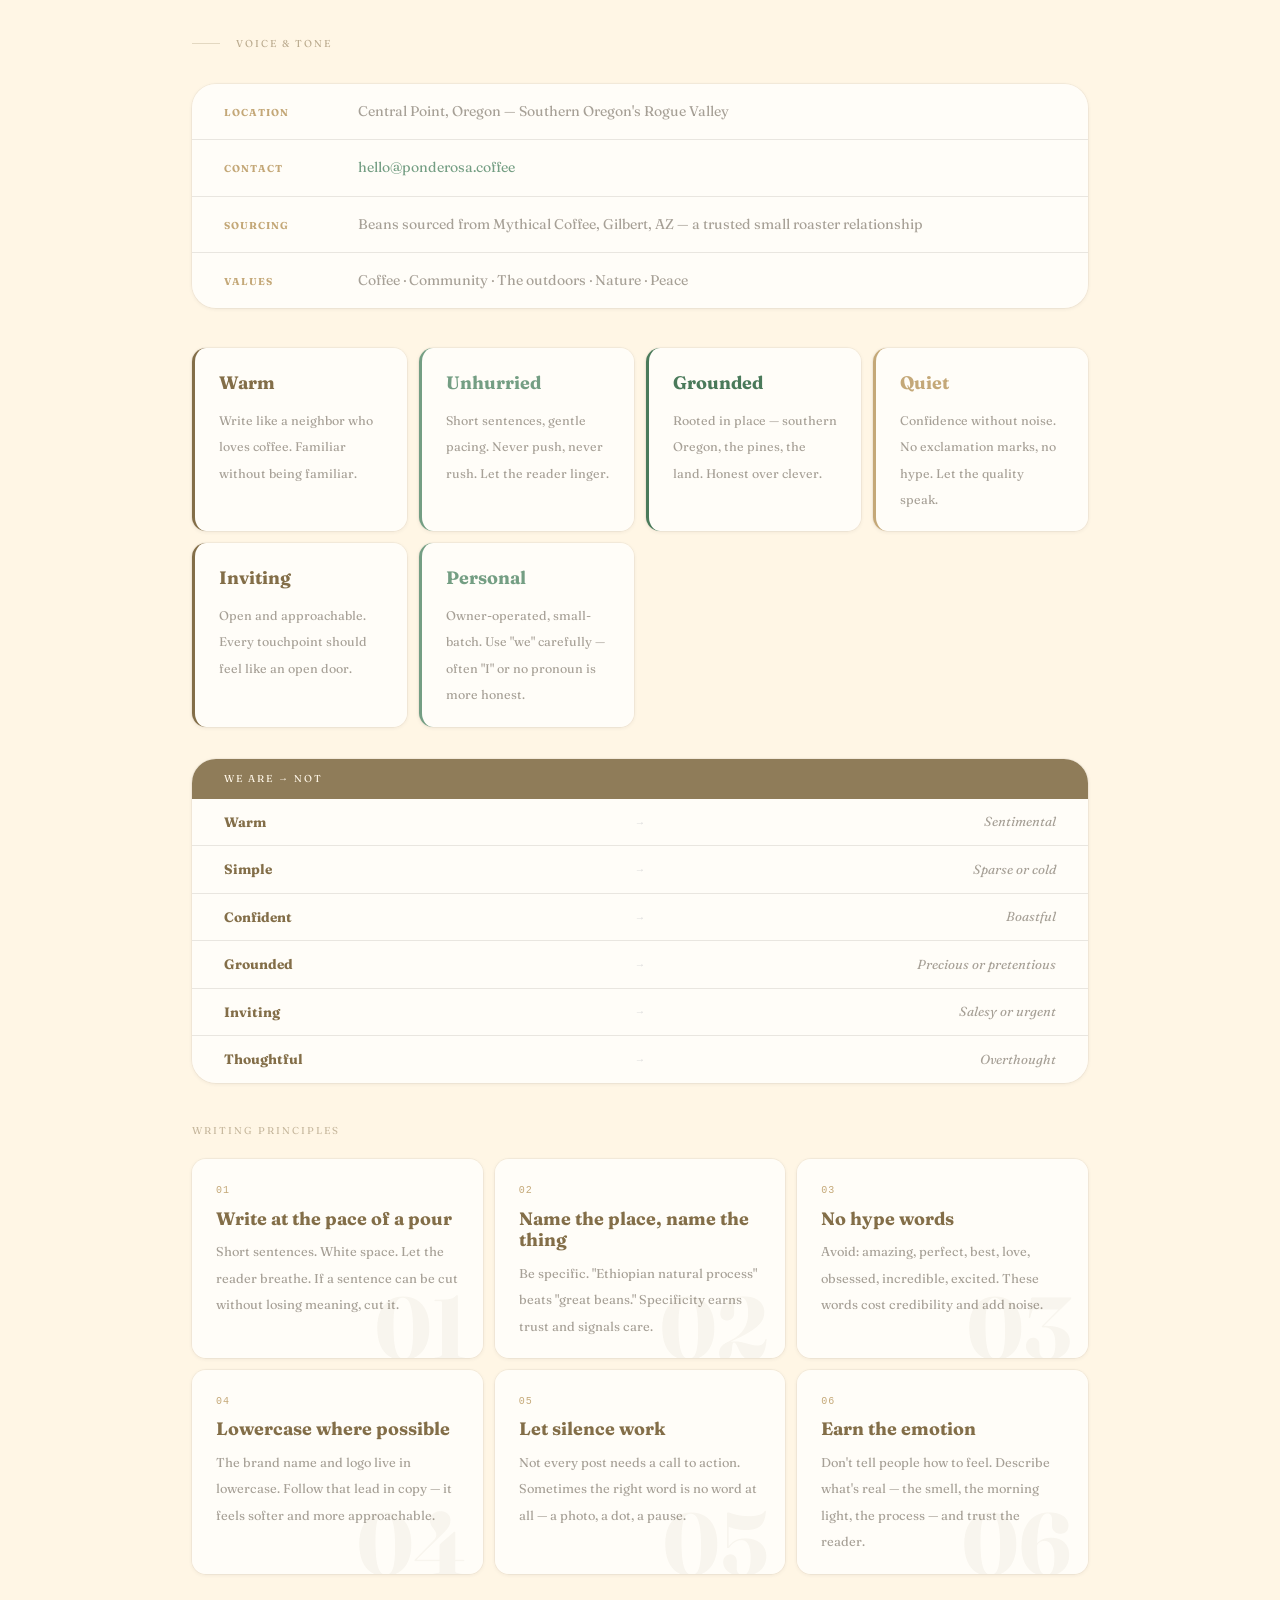
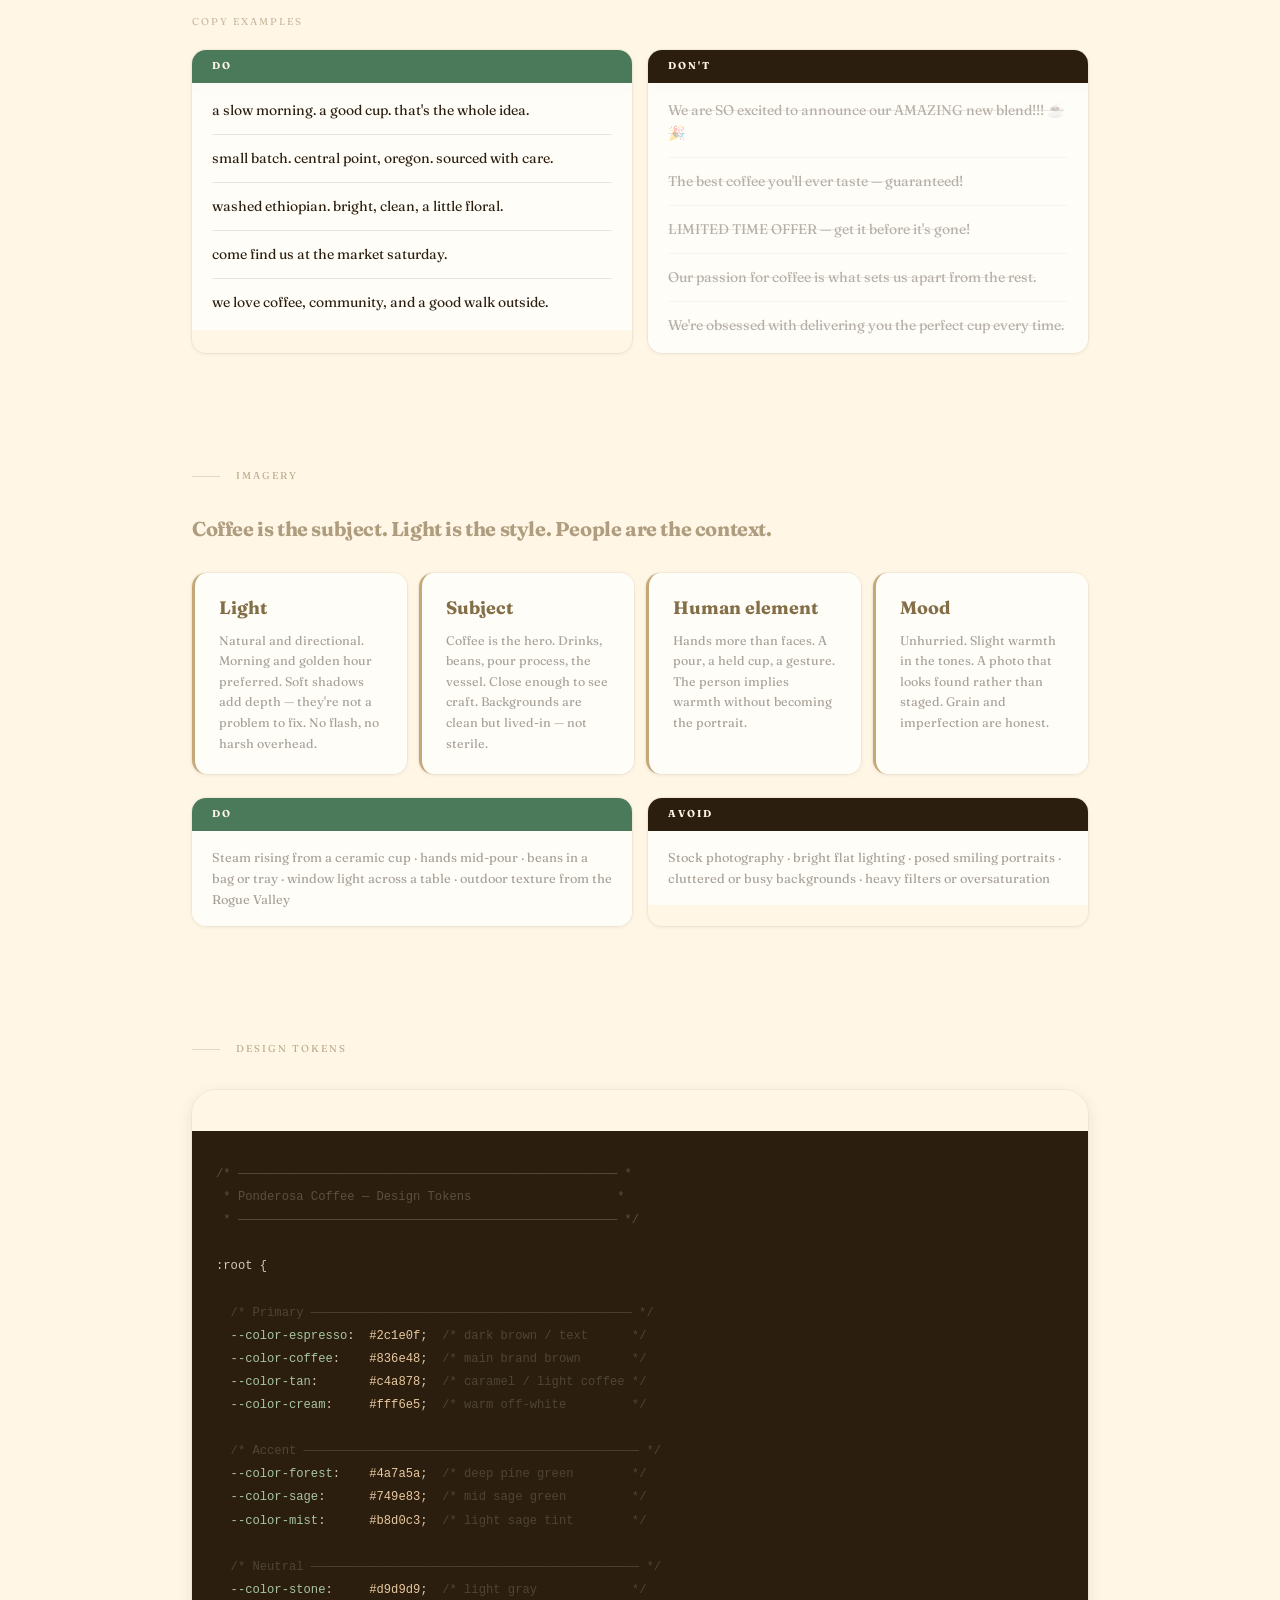
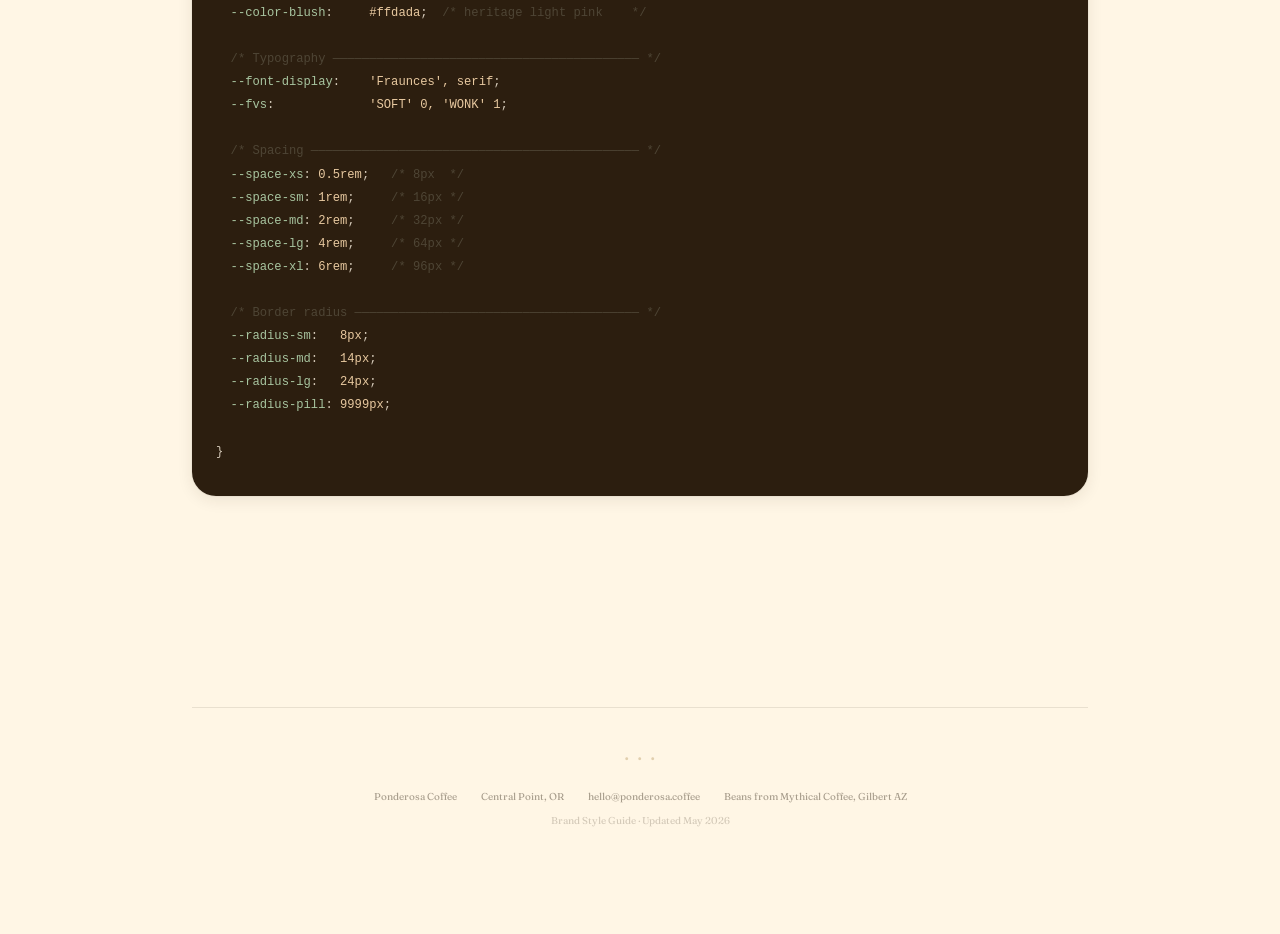
==== commit 7fbc54d0: "Add imagery direction section and CLAUDE.md Covers light, subject, human element, and mood with a do" ====
--- a/index.html
+++ b/index.html
@@ -22,6 +22,7 @@
       <a href="#pairings">Pairings</a>
       <a href="#typography">Type</a>
       <a href="#voice">Voice</a>
+      <a href="#imagery">Imagery</a>
       <a href="#tokens">Tokens</a>
     </div>
   </nav>
@@ -382,6 +383,43 @@
       </div>
     </section>
 
+    <!-- ── Imagery ──────────────────────────────────────────── -->
+    <section id="imagery">
+      <p class="section-label">Imagery</p>
+
+      <p class="imagery-intro">Coffee is the subject. Light is the style. People are the context.</p>
+
+      <div class="imagery-grid">
+        <div class="imagery-card">
+          <span class="imagery-card__title">Light</span>
+          <span class="imagery-card__body">Natural and directional. Morning and golden hour preferred. Soft shadows add depth — they're not a problem to fix. No flash, no harsh overhead.</span>
+        </div>
+        <div class="imagery-card">
+          <span class="imagery-card__title">Subject</span>
+          <span class="imagery-card__body">Coffee is the hero. Drinks, beans, pour process, the vessel. Close enough to see craft. Backgrounds are clean but lived-in — not sterile.</span>
+        </div>
+        <div class="imagery-card">
+          <span class="imagery-card__title">Human element</span>
+          <span class="imagery-card__body">Hands more than faces. A pour, a held cup, a gesture. The person implies warmth without becoming the portrait.</span>
+        </div>
+        <div class="imagery-card">
+          <span class="imagery-card__title">Mood</span>
+          <span class="imagery-card__body">Unhurried. Slight warmth in the tones. A photo that looks found rather than staged. Grain and imperfection are honest.</span>
+        </div>
+      </div>
+
+      <div class="imagery-notes">
+        <div class="imagery-note imagery-note--do">
+          <span class="imagery-note__label">Do</span>
+          <span class="imagery-note__body">Steam rising from a ceramic cup · hands mid-pour · beans in a bag or tray · window light across a table · outdoor texture from the Rogue Valley</span>
+        </div>
+        <div class="imagery-note imagery-note--avoid">
+          <span class="imagery-note__label">Avoid</span>
+          <span class="imagery-note__body">Stock photography · bright flat lighting · posed smiling portraits · cluttered or busy backgrounds · heavy filters or oversaturation</span>
+        </div>
+      </div>
+    </section>
+
     <!-- ── Design Tokens ───────────────────────────────────── -->
     <section id="tokens">
       <p class="section-label">Design Tokens</p>
--- a/style.css
+++ b/style.css
@@ -104,6 +104,7 @@
 
   /* Layout */
   --max-width:  960px;
+  --gutter:     var(--space-md);   /* horizontal page margin */
   --nav-height: 44px;
 }
 
@@ -180,6 +181,7 @@
 section:nth-child(3) { animation-delay: 0.29s; }
 section:nth-child(4) { animation-delay: 0.36s; }
 section:nth-child(5) { animation-delay: 0.43s; }
+section:nth-child(6) { animation-delay: 0.50s; }
 
 /* ─── Nav ────────────────────────────────────────────────── */
 
@@ -188,7 +190,6 @@
   top: 0;
   background: var(--color-espresso);
   z-index: 100;
-  padding: 0 var(--space-md);
   height: var(--nav-height);
   border-bottom: 1px solid rgba(255,246,229,0.06);
 }
@@ -196,6 +197,7 @@
 .nav__inner {
   max-width: var(--max-width);
   margin: 0 auto;
+  padding: 0 var(--gutter);
   display: flex;
   align-items: center;
   gap: var(--space-6);
@@ -236,7 +238,7 @@
 
 .site-header {
   background-color: var(--color-coffee);
-  padding: var(--space-xl) var(--space-md) var(--space-lg);
+  padding: var(--space-xl) 0 var(--space-lg);
   overflow: hidden;
   position: relative;
   min-height: 42vh;
@@ -273,6 +275,7 @@
   max-width: var(--max-width);
   width: 100%;
   margin: 0 auto;
+  padding: 0 var(--gutter);
   position: relative;
 }
 
@@ -318,7 +321,7 @@
 .page {
   max-width: var(--max-width);
   margin: 0 auto;
-  padding: var(--space-xl) var(--space-md);
+  padding: var(--space-xl) var(--gutter);
 }
 
 section {
@@ -909,6 +912,97 @@
   text-decoration-color: rgba(44,30,15,0.3);
 }
 
+/* ─── Imagery direction ──────────────────────────────────── */
+
+.imagery-intro {
+  font-size: var(--text-lg);
+  font-weight: var(--weight-bold);
+  font-variation-settings: var(--fvs);
+  color: var(--color-coffee);
+  opacity: 0.65;
+  margin-bottom: var(--space-8);
+  line-height: var(--leading-snug);
+  letter-spacing: var(--tracking-tight);
+}
+
+.imagery-grid {
+  display: grid;
+  grid-template-columns: repeat(auto-fill, minmax(210px, 1fr));
+  gap: var(--space-3);
+  margin-bottom: var(--space-6);
+}
+
+.imagery-card {
+  background: var(--color-surface);
+  border-radius: var(--radius-md);
+  padding: var(--space-5) var(--space-6);
+  box-shadow: var(--shadow-sm);
+  backdrop-filter: blur(8px);
+  border-left: 3px solid var(--color-tan);
+}
+
+.imagery-card__title {
+  font-size: var(--text-md);
+  font-weight: var(--weight-bold);
+  font-variation-settings: var(--fvs);
+  color: var(--color-coffee);
+  display: block;
+  margin-bottom: var(--space-2);
+}
+
+.imagery-card__body {
+  font-size: 0.78rem;
+  color: var(--color-text-muted);
+  line-height: var(--leading-relaxed);
+  display: block;
+}
+
+.imagery-notes {
+  display: grid;
+  grid-template-columns: 1fr 1fr;
+  gap: var(--space-4);
+}
+
+@media (max-width: 560px) {
+  .imagery-notes { grid-template-columns: 1fr; }
+}
+
+.imagery-note {
+  border-radius: var(--radius-md);
+  overflow: hidden;
+  box-shadow: var(--shadow-sm);
+  backdrop-filter: blur(8px);
+}
+
+.imagery-note__label {
+  font-size: var(--text-xs);
+  font-weight: var(--weight-bold);
+  font-variation-settings: var(--fvs);
+  letter-spacing: var(--tracking-widest);
+  text-transform: uppercase;
+  padding: var(--space-2) var(--space-5);
+  display: block;
+}
+
+.imagery-note--do .imagery-note__label {
+  background: var(--color-forest);
+  color: var(--color-cream);
+}
+
+.imagery-note--avoid .imagery-note__label {
+  background: var(--color-espresso);
+  color: var(--color-cream);
+}
+
+.imagery-note__body {
+  background: var(--color-surface);
+  padding: var(--space-4) var(--space-5);
+  font-size: 0.8rem;
+  color: var(--color-text-muted);
+  line-height: var(--leading-relaxed);
+  display: block;
+}
+
 /* ─── Token block ────────────────────────────────────────── */
 
 .token-block {
@@ -996,7 +1090,8 @@
 /* ─── Responsive ─────────────────────────────────────────── */
 
 @media (max-width: 640px) {
-  .page { padding: var(--space-lg) var(--space-6); }
+  :root { --gutter: var(--space-6); }
+  .page { padding: var(--space-lg) var(--gutter); }
   .pairings { grid-template-columns: 1fr 1fr; }
   .voice-traits { grid-template-columns: 1fr 1fr; }
 }
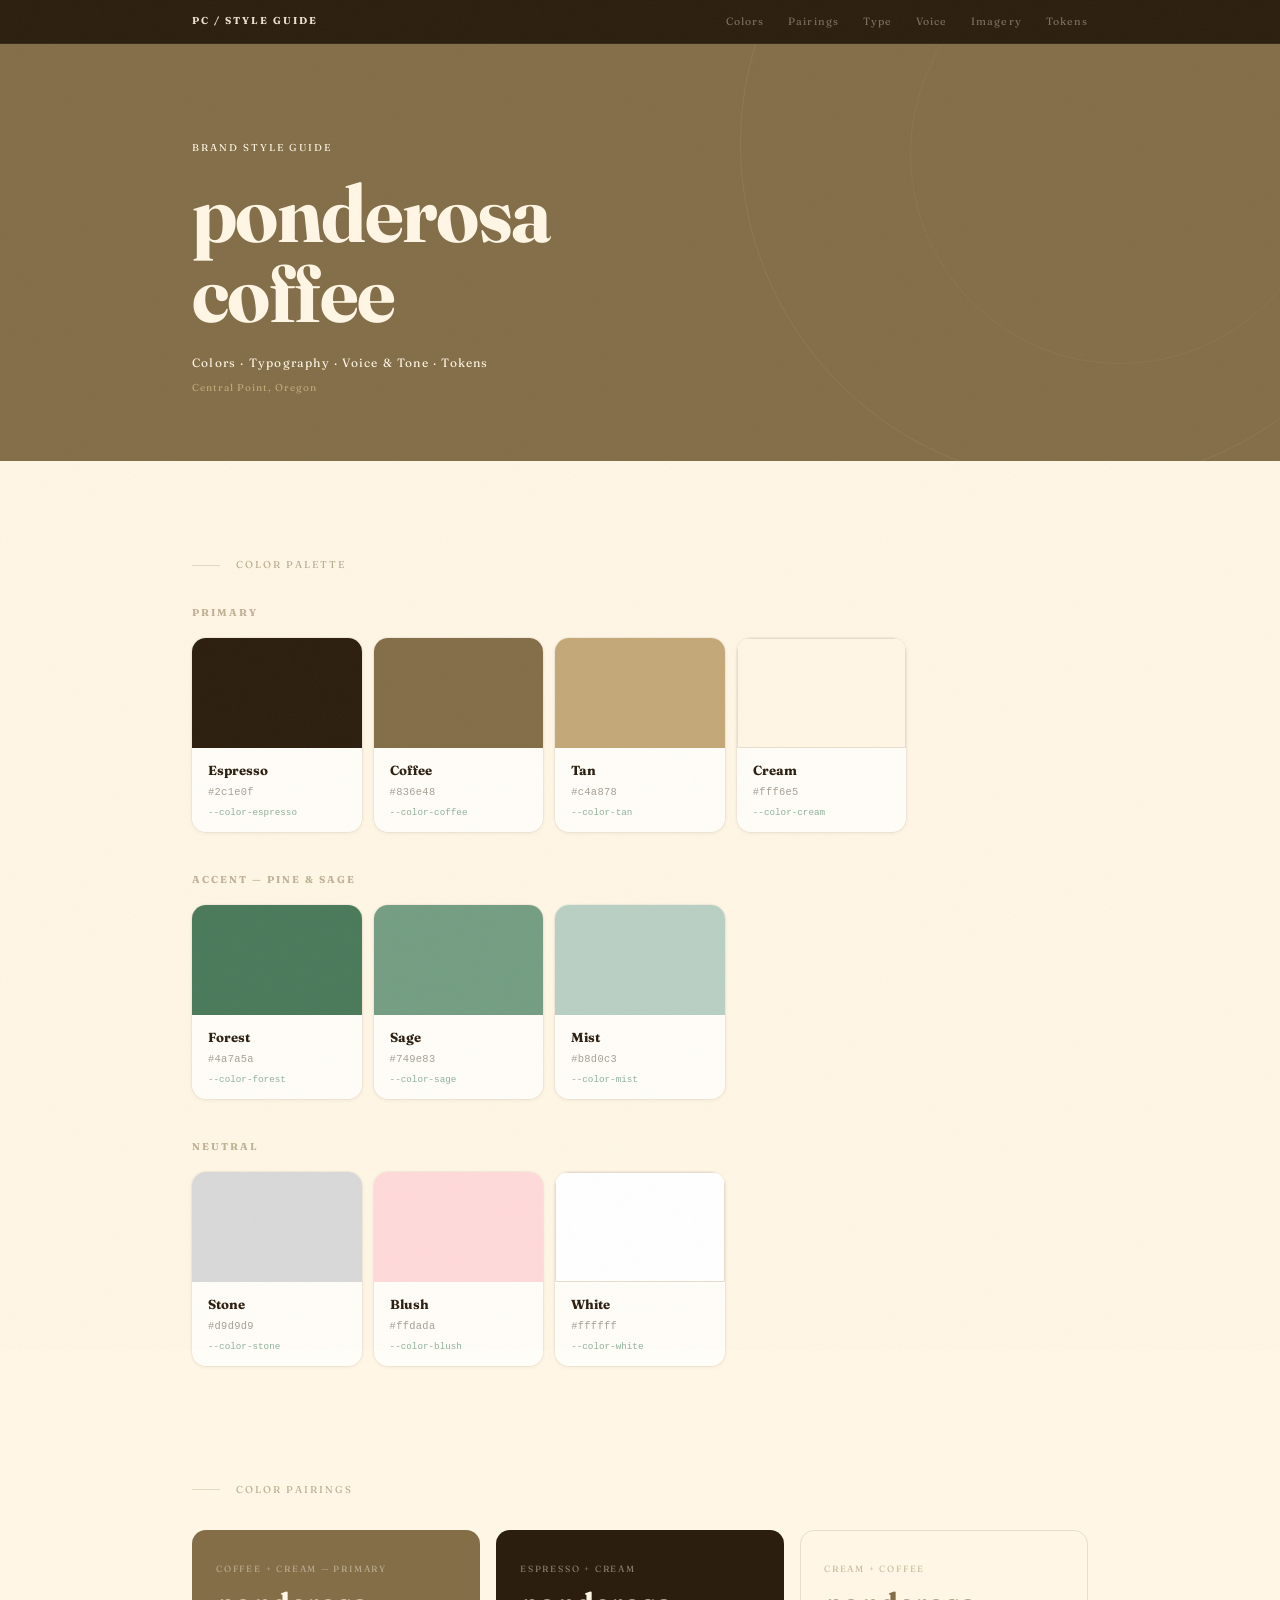
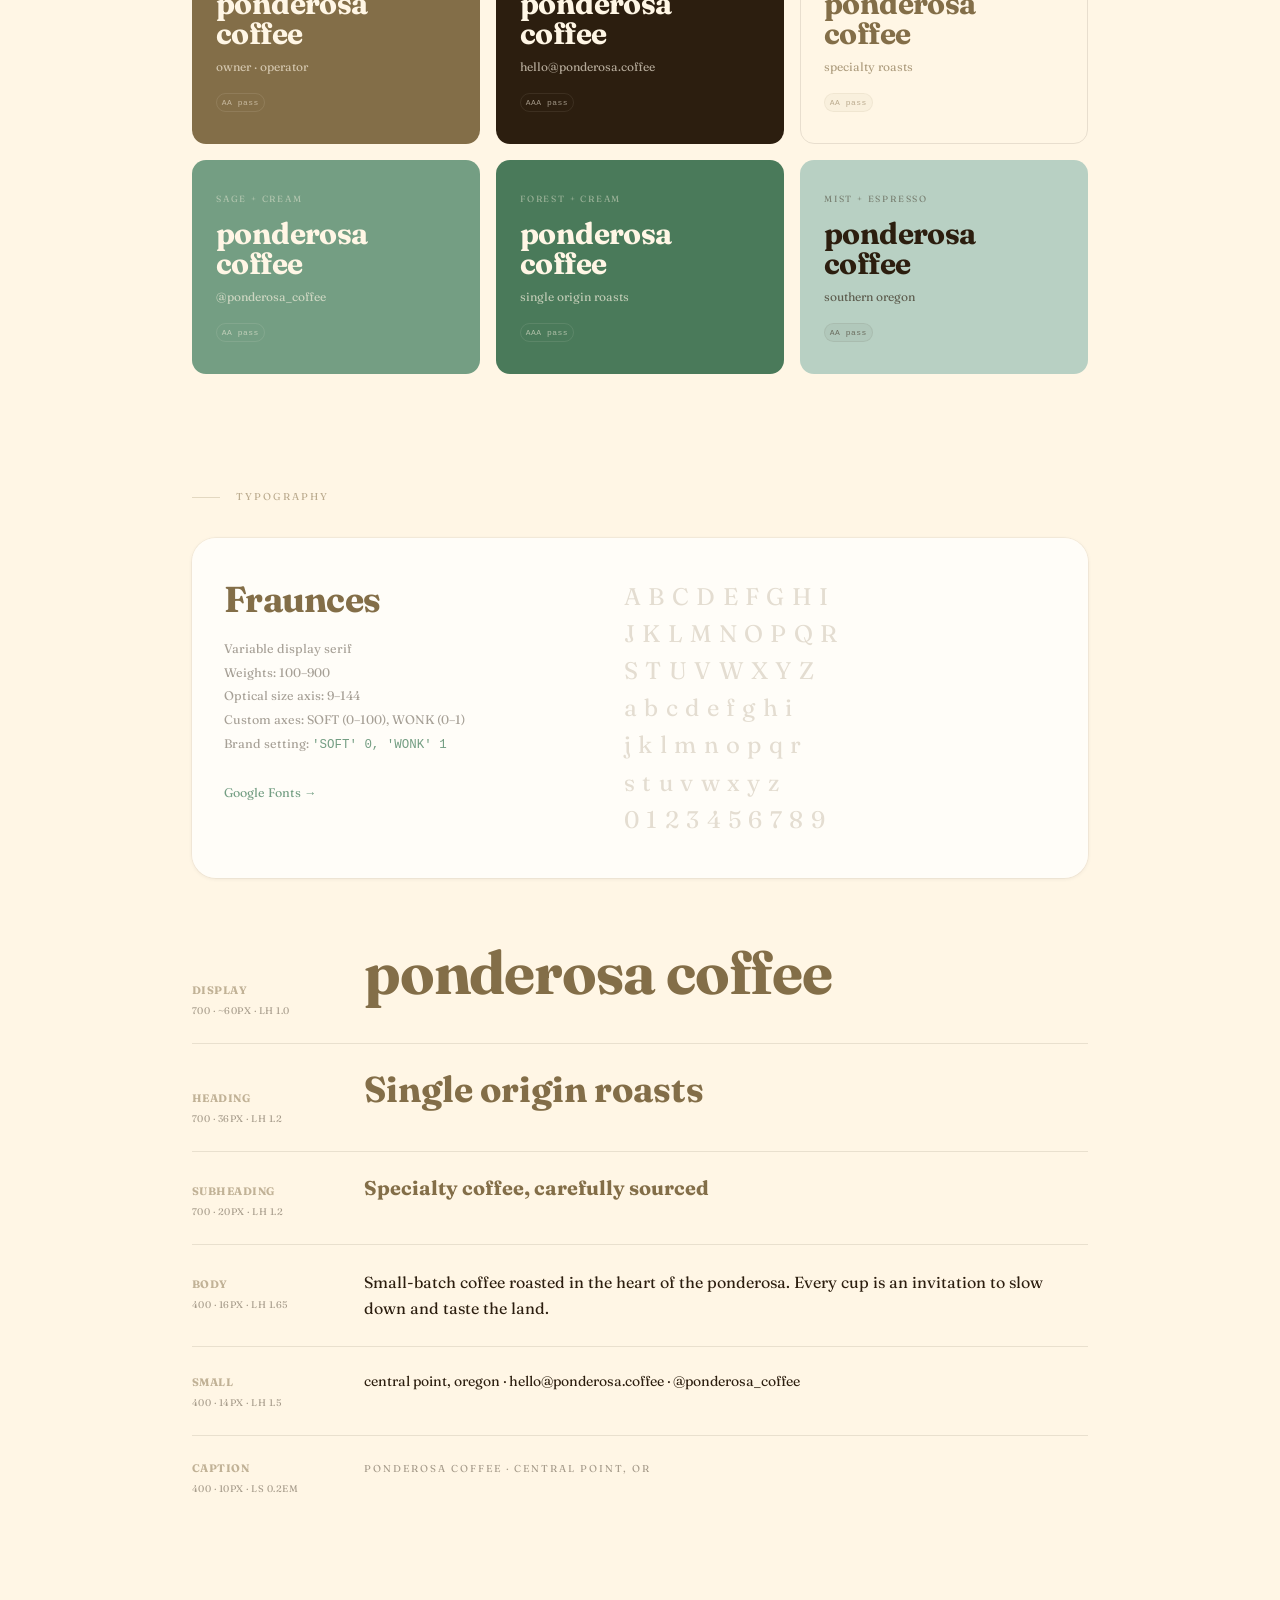
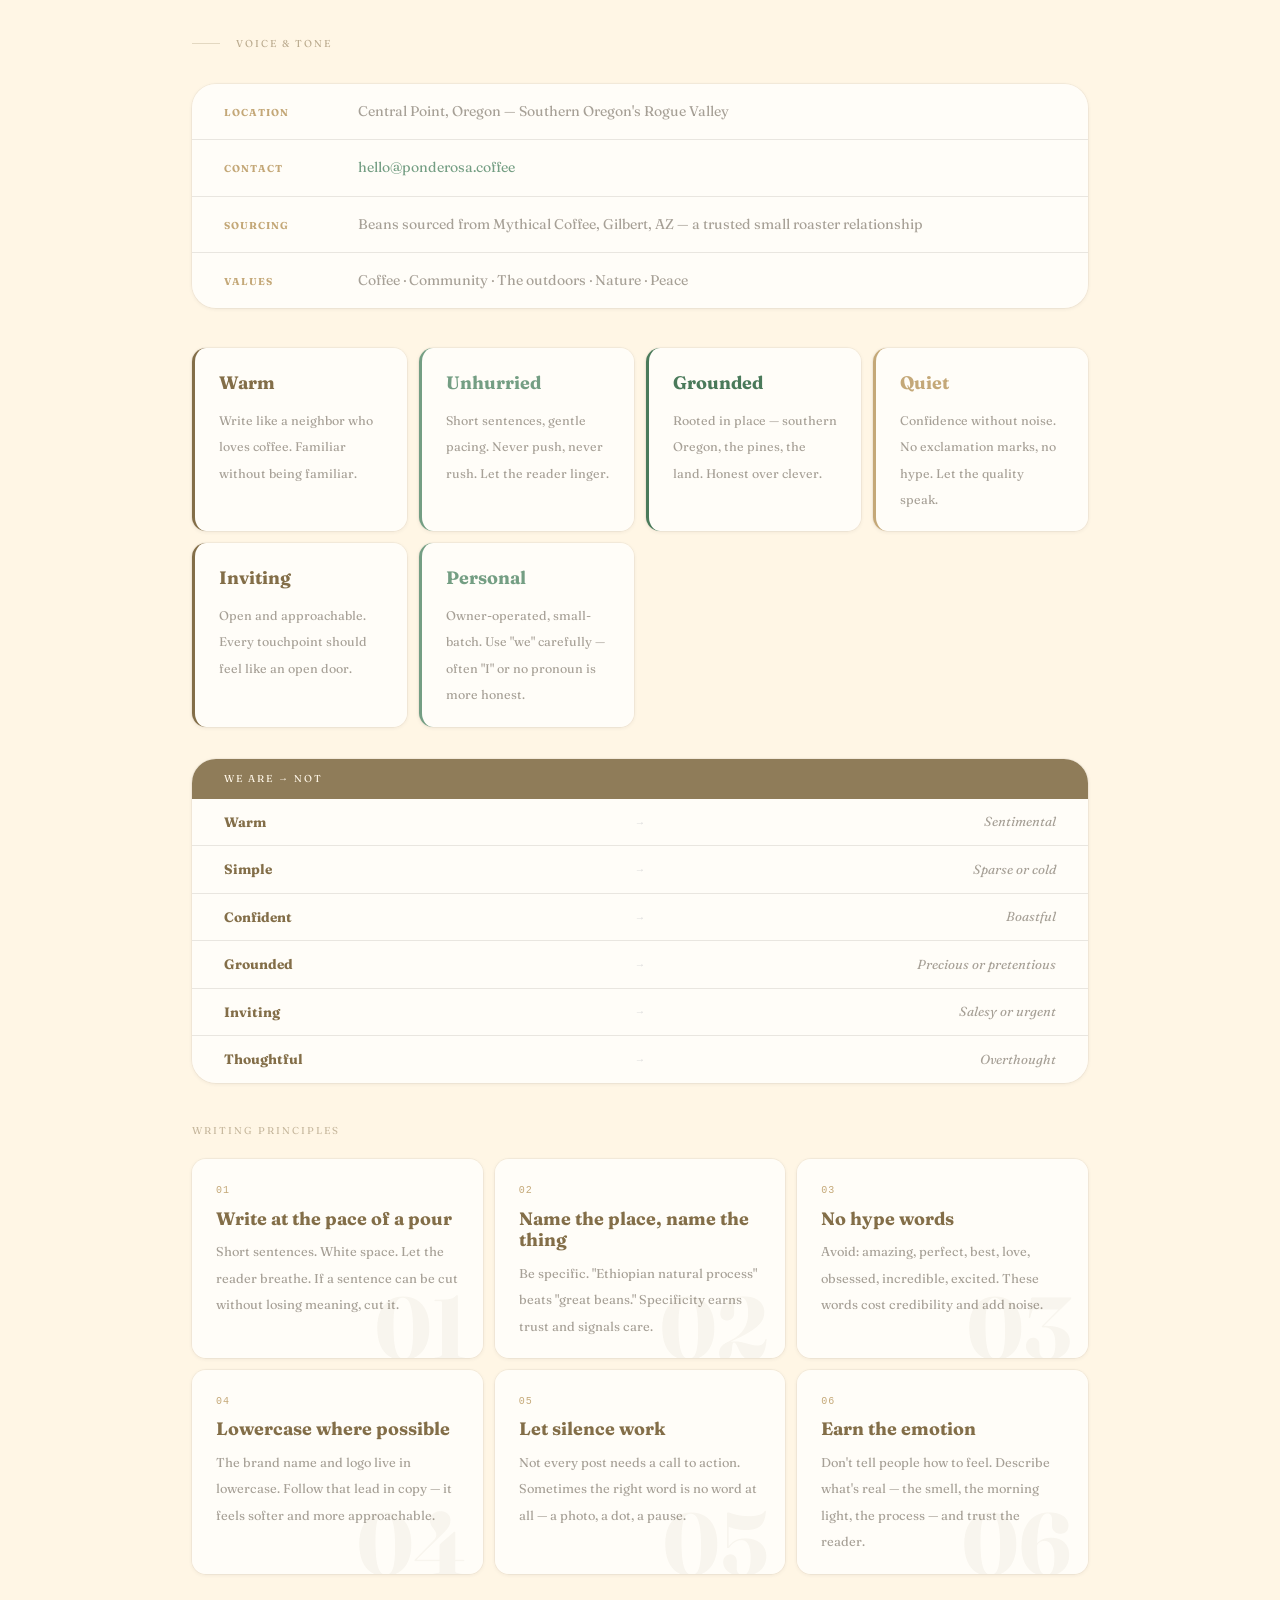
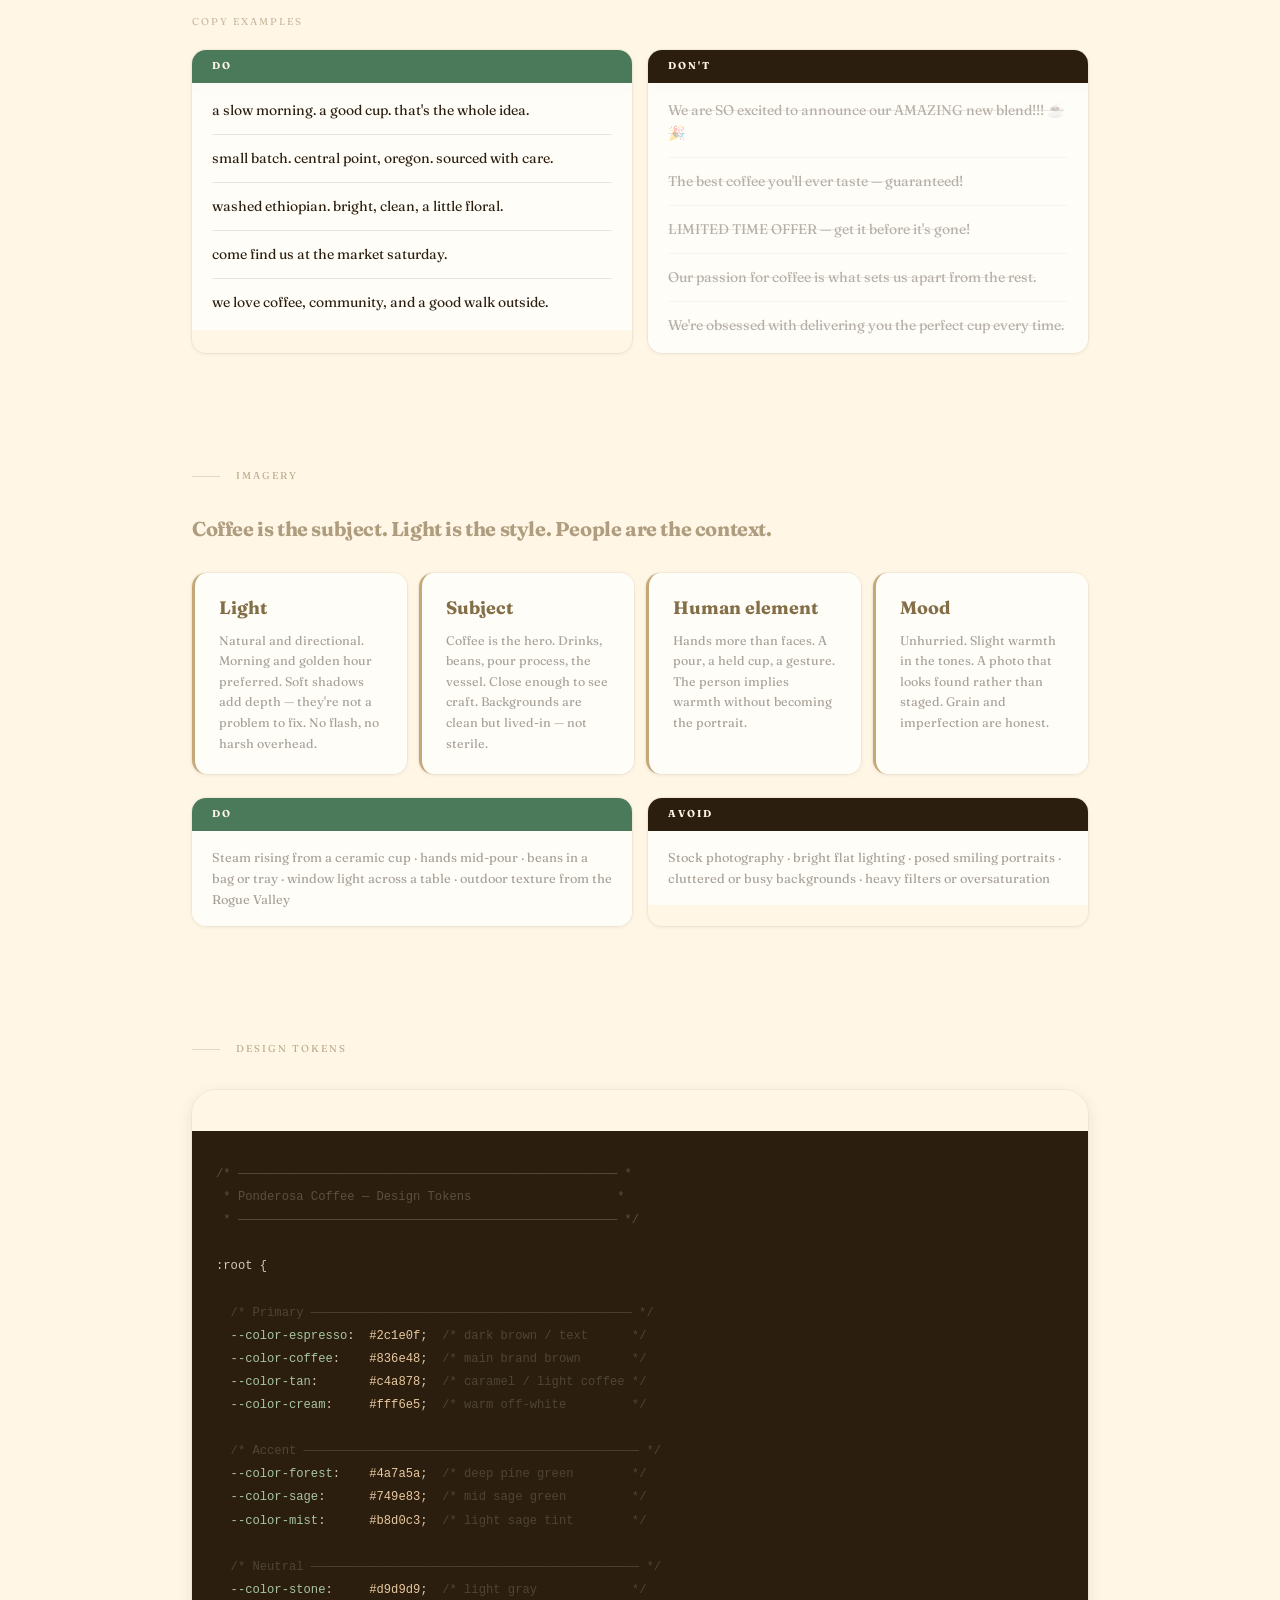
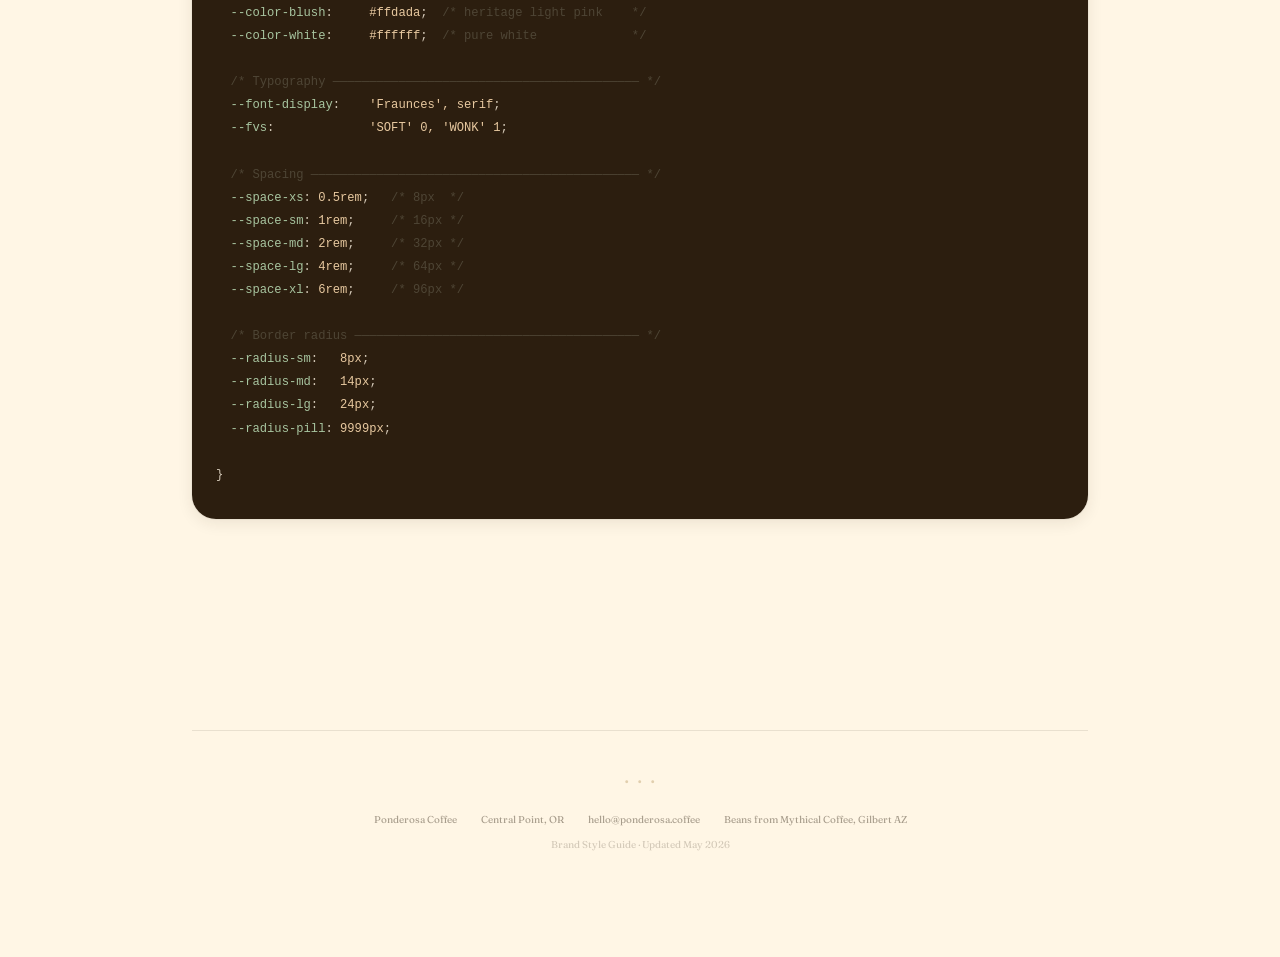
==== commit faf75f8b: "Add --color-white token and mobile optimizations Adds Neutral/White (#ffffff) swatch, CSS token, and" ====
--- a/index.html
+++ b/index.html
@@ -130,6 +130,14 @@
               <span class="swatch__var">--color-blush</span>
             </div>
           </div>
+          <div class="swatch">
+            <div class="swatch__chip" style="background:#ffffff; outline: 1px solid #e8dece; outline-offset: -1px;"></div>
+            <div class="swatch__info">
+              <span class="swatch__name">White</span>
+              <span class="swatch__hex">#ffffff</span>
+              <span class="swatch__var">--color-white</span>
+            </div>
+          </div>
         </div>
       </div>
     </section>
@@ -452,6 +460,7 @@
   <span class="c-cmnt">/* Neutral ───────────────────────────────────────────── */</span>
   <span class="c-prop">--color-stone</span>:     <span class="c-val">#d9d9d9</span>;  <span class="c-cmnt">/* light gray             */</span>
   <span class="c-prop">--color-blush</span>:     <span class="c-val">#ffdada</span>;  <span class="c-cmnt">/* heritage light pink    */</span>
+  <span class="c-prop">--color-white</span>:     <span class="c-val">#ffffff</span>;  <span class="c-cmnt">/* pure white             */</span>
 
   <span class="c-cmnt">/* Typography ────────────────────────────────────────── */</span>
   <span class="c-prop">--font-display</span>:    <span class="c-val">'Fraunces', serif</span>;
--- a/style.css
+++ b/style.css
@@ -20,6 +20,7 @@
   /* Color — Neutral */
   --color-stone:     #d9d9d9;
   --color-blush:     #ffdada;
+  --color-white:     #ffffff;
 
   /* Color — Semantic aliases */
   --color-bg:         var(--color-cream);
@@ -777,7 +778,7 @@
 
 .principles {
   display: grid;
-  grid-template-columns: repeat(auto-fill, minmax(270px, 1fr));
+  grid-template-columns: repeat(auto-fill, minmax(240px, 1fr));
   gap: var(--space-3);
 }
 
@@ -1089,11 +1090,24 @@
 
 /* ─── Responsive ─────────────────────────────────────────── */
 
+html { overflow-x: hidden; }
+
 @media (max-width: 640px) {
   :root { --gutter: var(--space-6); }
-  .page { padding: var(--space-lg) var(--gutter); }
+  .page { padding: var(--space-10) var(--gutter); }
   .pairings { grid-template-columns: 1fr 1fr; }
   .voice-traits { grid-template-columns: 1fr 1fr; }
+  .principles { grid-template-columns: 1fr; }
+  .site-header { min-height: 36vh; }
+}
+
+@media (max-width: 480px) {
+  :root { --gutter: var(--space-4); }
+  .foundation-item {
+    grid-template-columns: 1fr;
+    gap: var(--space-1);
+  }
+  .imagery-grid { grid-template-columns: 1fr; }
 }
 
 @media (max-width: 400px) {
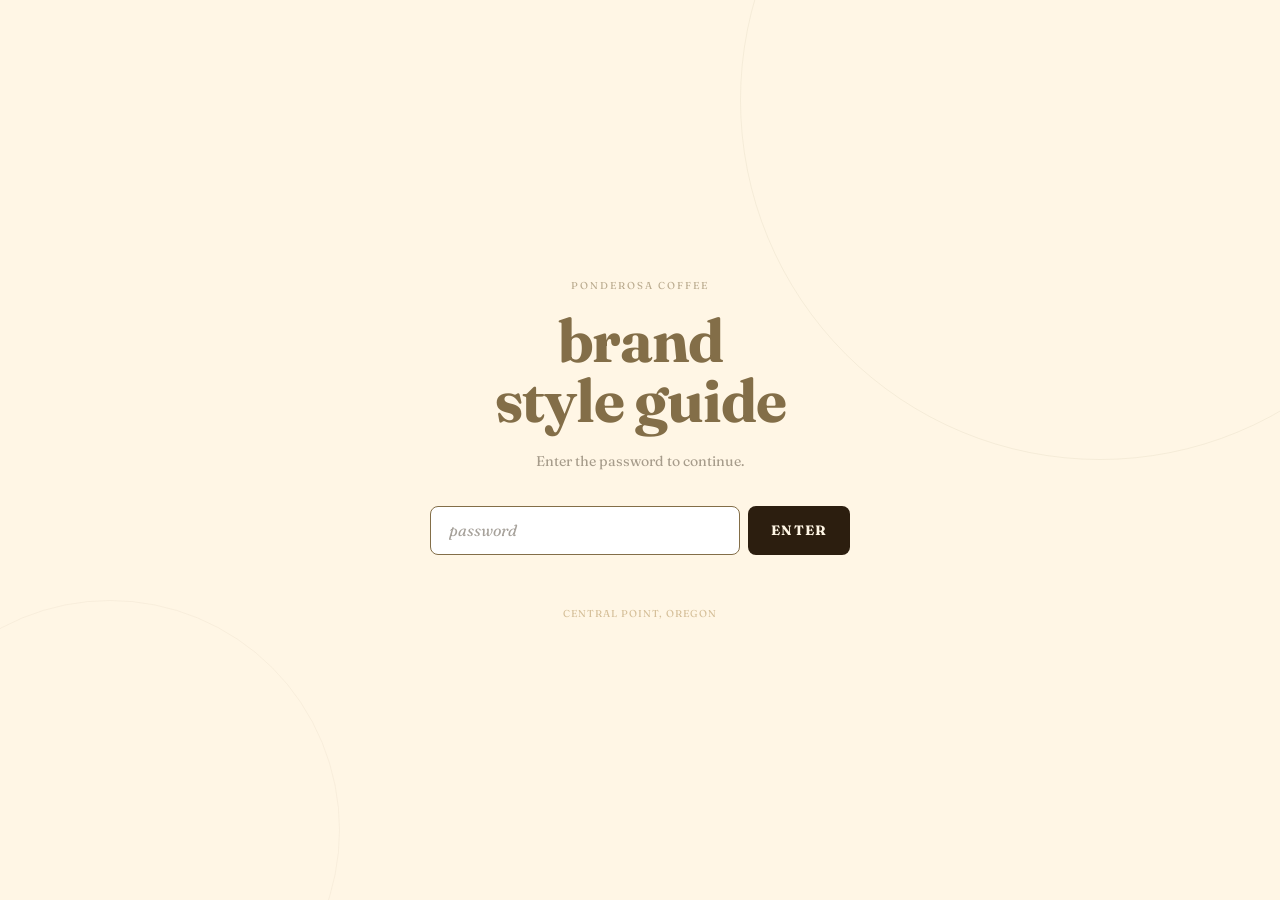
==== commit c3c26ddf: "Add Instagram strategy section and password gate Integrates a deep Instagram strategy into the style" ====
--- a/index.html
+++ b/index.html
@@ -1,5 +1,5 @@
 <!DOCTYPE html>
-<html lang="en">
+<html lang="en" class="is-locked">
 <head>
   <meta charset="UTF-8">
   <meta name="viewport" content="width=device-width, initial-scale=1.0">
@@ -8,8 +8,64 @@
   <link rel="preconnect" href="https://fonts.gstatic.com" crossorigin>
   <link href="https://fonts.googleapis.com/css2?family=Fraunces:ital,opsz,wght@0,9..144,100..900;1,9..144,100..900&display=swap" rel="stylesheet">
   <link rel="stylesheet" href="style.css">
+  <script>
+    if (sessionStorage.getItem('pc_unlocked_v1') === '1') {
+      document.documentElement.classList.remove('is-locked');
+    }
+  </script>
 </head>
 <body>
+
+  <!-- Password gate -->
+  <div id="gate" class="gate" role="dialog" aria-modal="true" aria-label="Password required">
+    <div class="gate__card">
+      <p class="gate__eyebrow">Ponderosa Coffee</p>
+      <h1 class="gate__title">brand<br>style&nbsp;guide</h1>
+      <p class="gate__sub">Enter the password to continue.</p>
+      <form id="gate-form" class="gate__form" autocomplete="off">
+        <input id="gate-input" class="gate__input" type="password" placeholder="password" aria-label="Password" required>
+        <button class="gate__btn" type="submit">Enter</button>
+      </form>
+      <p id="gate-error" class="gate__error" aria-live="polite"></p>
+      <p class="gate__foot">Central Point, Oregon</p>
+    </div>
+  </div>
+  <script>
+    (function () {
+      var PW = 'ponderosa';
+      var KEY = 'pc_unlocked_v1';
+      var gate = document.getElementById('gate');
+      var form = document.getElementById('gate-form');
+      var input = document.getElementById('gate-input');
+      var err = document.getElementById('gate-error');
+
+      function unlock() {
+        document.documentElement.classList.remove('is-locked');
+        if (gate && gate.parentNode) gate.parentNode.removeChild(gate);
+      }
+
+      if (sessionStorage.getItem(KEY) === '1') {
+        unlock();
+        return;
+      }
+
+      if (input) {
+        setTimeout(function () { input.focus(); }, 50);
+      }
+
+      form.addEventListener('submit', function (e) {
+        e.preventDefault();
+        if (input.value.trim().toLowerCase() === PW) {
+          sessionStorage.setItem(KEY, '1');
+          unlock();
+        } else {
+          err.textContent = 'Not quite. Try again.';
+          input.value = '';
+          input.focus();
+        }
+      });
+    })();
+  </script>
 
   <!-- Grain texture overlay -->
   <div class="grain" aria-hidden="true"></div>
@@ -23,6 +79,7 @@
       <a href="#typography">Type</a>
       <a href="#voice">Voice</a>
       <a href="#imagery">Imagery</a>
+      <a href="#instagram">Instagram</a>
       <a href="#tokens">Tokens</a>
     </div>
   </nav>
@@ -428,6 +485,457 @@
       </div>
     </section>
 
+    <!-- ── Instagram ───────────────────────────────────────── -->
+    <section id="instagram">
+      <p class="section-label">Instagram</p>
+
+      <p class="imagery-intro">A place-based account for a place-based shop. Quiet, local, made to last.</p>
+
+      <!-- Strategic posture -->
+      <div class="brand-foundation">
+        <div class="foundation-item">
+          <span class="foundation-label">Goal</span>
+          <span class="foundation-value">Be top of mind in the Rogue Valley. Not viral — local.</span>
+        </div>
+        <div class="foundation-item">
+          <span class="foundation-label">Audience</span>
+          <span class="foundation-value">Central Point, Medford, Jacksonville, Ashland regulars first. Coffee community second. Travelers passing through third.</span>
+        </div>
+        <div class="foundation-item">
+          <span class="foundation-label">Posture</span>
+          <span class="foundation-value">Document, don't perform. Geotag over hashtag. Saves over likes. A quiet week is a feature.</span>
+        </div>
+        <div class="foundation-item">
+          <span class="foundation-label">Handle</span>
+          <span class="foundation-value"><a href="https://instagram.com/ponderosa_coffee" target="_blank" rel="noopener">@ponderosa_coffee</a></span>
+        </div>
+      </div>
+
+      <!-- Guiding Principles -->
+      <span class="principles-header">Guiding Principles</span>
+      <div class="principles">
+        <div class="principle" data-num="01">
+          <span class="principle__num">01</span>
+          <span class="principle__title">Document, don't perform</span>
+          <span class="principle__body">Treat the feed as a visual journal of the build and the business — not a stage. This keeps it sustainable for someone who doesn't love social.</span>
+        </div>
+        <div class="principle" data-num="02">
+          <span class="principle__num">02</span>
+          <span class="principle__title">Show the real room</span>
+          <span class="principle__body">No stock photos, no over-produced setups. Ponderosa's pull is the place itself. Let the space and the craft do the work.</span>
+        </div>
+        <div class="principle" data-num="03">
+          <span class="principle__num">03</span>
+          <span class="principle__title">Less is more</span>
+          <span class="principle__body">Fewer well-made posts beat a relentless feed. Posting when you have something worth saying builds more trust than filling a quota.</span>
+        </div>
+        <div class="principle" data-num="04">
+          <span class="principle__num">04</span>
+          <span class="principle__title">Local before everything</span>
+          <span class="principle__body">Central Point and the wider valley are the community. Prioritize content that reads like a neighborhood conversation, not a brand broadcast.</span>
+        </div>
+      </div>
+
+      <!-- Content Pillars -->
+      <span class="principles-header">Content Pillars</span>
+      <p class="ig-helper">Every post fits one of five buckets. They work in any phase.</p>
+      <div class="ig-pillars">
+        <div class="ig-pillar">
+          <span class="ig-pillar__tag ig-pillar__tag--coffee">Space</span>
+          <span class="ig-pillar__title">The Place</span>
+          <span class="ig-pillar__body">Architecture, materials, light, details. The visual identity of the room itself.</span>
+          <ul class="ig-pillar__list">
+            <li>Construction progress</li>
+            <li>Interior details / textures</li>
+            <li>Exterior / signage</li>
+            <li>Atmosphere shots</li>
+          </ul>
+        </div>
+        <div class="ig-pillar">
+          <span class="ig-pillar__tag ig-pillar__tag--espresso">Craft</span>
+          <span class="ig-pillar__title">The Work</span>
+          <span class="ig-pillar__body">Coffee preparation, sourcing, equipment — the tangible skill behind the product.</span>
+          <ul class="ig-pillar__list">
+            <li>Espresso pulls</li>
+            <li>Bean sourcing / origin</li>
+            <li>Brewing methods</li>
+            <li>Behind the bar</li>
+          </ul>
+        </div>
+        <div class="ig-pillar">
+          <span class="ig-pillar__tag ig-pillar__tag--tan">People</span>
+          <span class="ig-pillar__title">The Humans</span>
+          <span class="ig-pillar__body">The team, regulars, and the broader community that makes the shop real.</span>
+          <ul class="ig-pillar__list">
+            <li>Staff introductions</li>
+            <li>Community partnerships</li>
+            <li>Regulars (with permission)</li>
+            <li>Events</li>
+          </ul>
+        </div>
+        <div class="ig-pillar">
+          <span class="ig-pillar__tag ig-pillar__tag--forest">Product</span>
+          <span class="ig-pillar__title">The Menu</span>
+          <span class="ig-pillar__body">Drinks, food, seasonal offerings — what you actually sell.</span>
+          <ul class="ig-pillar__list">
+            <li>Drink reveals</li>
+            <li>Food pairings</li>
+            <li>Seasonal specials</li>
+            <li>New additions</li>
+          </ul>
+        </div>
+        <div class="ig-pillar">
+          <span class="ig-pillar__tag ig-pillar__tag--sage">Story</span>
+          <span class="ig-pillar__title">The Why</span>
+          <span class="ig-pillar__body">The origin, values, and vision behind Ponderosa — what makes it distinct from a chain.</span>
+          <ul class="ig-pillar__list">
+            <li>Origin / founding story</li>
+            <li>Central Point roots</li>
+            <li>Design decisions</li>
+            <li>Longer-form captions</li>
+          </ul>
+        </div>
+      </div>
+
+      <!-- Phase Timeline -->
+      <span class="principles-header">Phase Timeline</span>
+      <p class="ig-helper">Phases advance by milestone, not calendar date. Move forward when the trigger condition is met.</p>
+      <div class="ig-phases">
+
+        <div class="ig-phase">
+          <div class="ig-phase__rail">
+            <span class="ig-phase__num">Phase 01</span>
+            <span class="ig-phase__name">Construction</span>
+            <span class="ig-phase__trigger">Now → build complete</span>
+          </div>
+          <div class="ig-phase__body">
+            <span class="ig-phase__cadence">1–2× per week</span>
+            <p class="ig-phase__lead">Build the audience before you open. Show progress, build curiosity, establish the aesthetic. Low stakes — you're inviting people to watch something being made.</p>
+            <ul class="ig-phase__tags">
+              <li>Construction progress</li>
+              <li>Space reveals</li>
+              <li>Brand teases</li>
+              <li>Behind-the-scenes</li>
+            </ul>
+            <ul class="ig-phase__ideas">
+              <li>Week one: introduce the account — one photo, one sentence about what's coming.</li>
+              <li>Raw construction shots with a clean Ponderosa overlay or caption.</li>
+              <li>Materials close-ups: tile, wood, hardware — the texture of the place.</li>
+              <li>One Story Q&amp;A: "what are you most excited to see here?"</li>
+              <li>Logo / brand identity reveal when ready.</li>
+            </ul>
+          </div>
+        </div>
+
+        <div class="ig-phase">
+          <div class="ig-phase__rail">
+            <span class="ig-phase__num">Phase 02</span>
+            <span class="ig-phase__name">Pre-Open</span>
+            <span class="ig-phase__trigger">Build done → opening day</span>
+          </div>
+          <div class="ig-phase__body">
+            <span class="ig-phase__cadence">3–4× per week</span>
+            <p class="ig-phase__lead">Ramp up frequency. Reveal the finished interior, menu direction, and the people behind the counter. Build anticipation deliberately.</p>
+            <ul class="ig-phase__tags">
+              <li>Finished space</li>
+              <li>Staff intros</li>
+              <li>Menu teases</li>
+              <li>Soft countdown</li>
+            </ul>
+            <ul class="ig-phase__ideas">
+              <li>"Meet the team" post for each staff member — one candid, one-line bio.</li>
+              <li>First product photos: signature drink styled against the finished bar.</li>
+              <li>Story countdown sticker when opening date is confirmed.</li>
+              <li>Collab or shoutout to a Central Point neighbor.</li>
+              <li>"Doors open [date]" announcement post with a strong image.</li>
+            </ul>
+          </div>
+        </div>
+
+        <div class="ig-phase">
+          <div class="ig-phase__rail">
+            <span class="ig-phase__num">Phase 03</span>
+            <span class="ig-phase__name">Soft Open</span>
+            <span class="ig-phase__trigger">First day → ~2 weeks</span>
+          </div>
+          <div class="ig-phase__body">
+            <span class="ig-phase__cadence">Daily or near-daily</span>
+            <p class="ig-phase__lead">Document the first days honestly. Real customers, real reactions, the energy of a new thing. Raw and real performs well here and requires less effort.</p>
+            <ul class="ig-phase__tags">
+              <li>First-day moments</li>
+              <li>Customer reactions</li>
+              <li>Staff in action</li>
+              <li>Reshares</li>
+            </ul>
+            <ul class="ig-phase__ideas">
+              <li>Opening morning reel: 15–30 seconds, no music needed, let the ambient sound carry it.</li>
+              <li>Reshare any customer tags — makes regulars feel seen early on.</li>
+              <li>Quick "end of day" Story: what sold out, what surprised you.</li>
+              <li>Staff candid mid-rush — no posed smiling required.</li>
+            </ul>
+          </div>
+        </div>
+
+        <div class="ig-phase">
+          <div class="ig-phase__rail">
+            <span class="ig-phase__num">Phase 04</span>
+            <span class="ig-phase__name">Grand Opening</span>
+            <span class="ig-phase__trigger">When you throw the event</span>
+          </div>
+          <div class="ig-phase__body">
+            <span class="ig-phase__cadence">Daily for ~1 week</span>
+            <p class="ig-phase__lead">A one-time campaign sprint. You have permission to post heavily for a week. Before, during, and after content tells a complete story.</p>
+            <ul class="ig-phase__tags">
+              <li>Event announcement</li>
+              <li>Day-of coverage</li>
+              <li>Thank-you post</li>
+              <li>Community recap</li>
+            </ul>
+            <ul class="ig-phase__ideas">
+              <li>Announcement post 1–2 weeks out: date, time, what to expect.</li>
+              <li>Reminder Story the week of with event details.</li>
+              <li>Live Stories during the event — low bar, just show what's happening.</li>
+              <li>Next-day recap reel or carousel with the best moments.</li>
+              <li>Gratitude post: "thank you, central point" closes the sprint gracefully.</li>
+            </ul>
+          </div>
+        </div>
+
+        <div class="ig-phase">
+          <div class="ig-phase__rail">
+            <span class="ig-phase__num">Phase 05</span>
+            <span class="ig-phase__name">Steady State</span>
+            <span class="ig-phase__trigger">Post-grand opening, indefinitely</span>
+          </div>
+          <div class="ig-phase__body">
+            <span class="ig-phase__cadence">3× per week</span>
+            <p class="ig-phase__lead">The sustainable rhythm. Rotate through the five pillars. Three posts a week is enough — quality over consistency theater.</p>
+            <ul class="ig-phase__tags">
+              <li>Rotating pillars</li>
+              <li>Seasonal specials</li>
+              <li>Community moments</li>
+              <li>Stories for daily texture</li>
+            </ul>
+            <ul class="ig-phase__ideas">
+              <li>One feed post per pillar per month keeps all five in rotation.</li>
+              <li>Stories don't need to be polished — use them for daily specials, hours changes, casual moments.</li>
+              <li>Seasonal drink launch = mini Phase 02 energy: tease, reveal, highlight.</li>
+              <li>Once a quarter: a longer-form caption or origin story post.</li>
+              <li>Resharing customer content is free content — a subtle prompt at the counter encourages tagging.</li>
+            </ul>
+          </div>
+        </div>
+
+      </div>
+
+      <!-- First 9-Grid -->
+      <span class="principles-header">The First 9-Grid</span>
+      <p class="ig-helper">A first-time visitor reads the top 9 posts as a single composition. Plan that grid — alternate dark and light tiles, rotate pillars, never stack two of the same in a row.</p>
+      <div class="ig-grid-row">
+        <div class="ig-grid-mock" aria-hidden="true">
+          <div class="ig-grid-tile ig-grid-tile--coffee"><span>Place</span></div>
+          <div class="ig-grid-tile ig-grid-tile--espresso"><span>Craft</span></div>
+          <div class="ig-grid-tile ig-grid-tile--tan"><span>People</span></div>
+          <div class="ig-grid-tile ig-grid-tile--forest"><span>Product</span></div>
+          <div class="ig-grid-tile ig-grid-tile--coffee"><span>Place</span></div>
+          <div class="ig-grid-tile ig-grid-tile--espresso"><span>Craft</span></div>
+          <div class="ig-grid-tile ig-grid-tile--tan"><span>People</span></div>
+          <div class="ig-grid-tile ig-grid-tile--sage"><span>Story</span></div>
+          <div class="ig-grid-tile ig-grid-tile--coffee"><span>Place</span></div>
+        </div>
+        <div class="ig-grid-notes">
+          <p><strong>Rhythm test:</strong> imagine the grid in greyscale. The composition should still hold.</p>
+          <p><strong>Pillar test:</strong> no row should be the same pillar twice. Mix the buckets like a hand of cards.</p>
+          <p><strong>Anchor tiles:</strong> a hero photo of the room or a hero pour every third post — they're the visual return point.</p>
+        </div>
+      </div>
+
+      <!-- Caption Frameworks -->
+      <span class="principles-header">Caption Frameworks</span>
+      <p class="ig-helper">Three reusable formulas. Pick the one that fits the image, then stop writing.</p>
+      <div class="ig-caps">
+        <div class="ig-cap">
+          <span class="ig-cap__label">Observation</span>
+          <span class="ig-cap__formula">One image. One sentence about what's there.</span>
+          <p class="ig-cap__example">morning fog held over the valley all the way to ten.</p>
+        </div>
+        <div class="ig-cap">
+          <span class="ig-cap__label">Single Fact</span>
+          <span class="ig-cap__formula">Name + origin or method. Nothing else.</span>
+          <p class="ig-cap__example">washed ethiopian. mythical coffee, gilbert az.</p>
+        </div>
+        <div class="ig-cap">
+          <span class="ig-cap__label">Invitation</span>
+          <span class="ig-cap__formula">Time, place, what's happening.</span>
+          <p class="ig-cap__example">saturday, 9–noon. acoustic in the back room.</p>
+        </div>
+      </div>
+
+      <!-- Hashtags & Geotag -->
+      <span class="principles-header">Hashtags &amp; Geotag</span>
+      <p class="ig-helper">Geotag is more valuable than hashtags for a place-based business. Use five to seven tags total, never the full thirty.</p>
+      <div class="ig-tags">
+        <div class="ig-tag-group">
+          <span class="ig-tag-group__label">Local</span>
+          <span class="ig-tag-group__items">#centralpointoregon · #roguevalley · #medfordoregon · #southernoregon · #jacksonvilleor</span>
+        </div>
+        <div class="ig-tag-group">
+          <span class="ig-tag-group__label">Coffee</span>
+          <span class="ig-tag-group__items">#specialtycoffee · #thirdwavecoffee · #pourover · #espressotonic</span>
+        </div>
+        <div class="ig-tag-group">
+          <span class="ig-tag-group__label">Branded</span>
+          <span class="ig-tag-group__items">#ponderosacoffee</span>
+        </div>
+        <div class="ig-tag-group ig-tag-group--note">
+          <span class="ig-tag-group__label">Geotag</span>
+          <span class="ig-tag-group__items">Always tag the shop's location. The location pin is the single most valuable discovery surface — more reach than any hashtag for a small local account.</span>
+        </div>
+      </div>
+
+      <!-- Story Highlights -->
+      <span class="principles-header">Story Highlights</span>
+      <p class="ig-helper">Highlights are the navigation of the profile. Keep this permanent set. Covers should match the brand palette — cream tile, coffee icon.</p>
+      <div class="ig-highlights">
+        <div class="ig-highlight">
+          <span class="ig-highlight__dot"></span>
+          <span class="ig-highlight__name">Menu</span>
+          <span class="ig-highlight__sub">Current drinks + food</span>
+        </div>
+        <div class="ig-highlight">
+          <span class="ig-highlight__dot"></span>
+          <span class="ig-highlight__name">Hours</span>
+          <span class="ig-highlight__sub">Weekly + holiday</span>
+        </div>
+        <div class="ig-highlight">
+          <span class="ig-highlight__dot"></span>
+          <span class="ig-highlight__name">Place</span>
+          <span class="ig-highlight__sub">Interior reveals</span>
+        </div>
+        <div class="ig-highlight">
+          <span class="ig-highlight__dot"></span>
+          <span class="ig-highlight__name">Team</span>
+          <span class="ig-highlight__sub">Staff introductions</span>
+        </div>
+        <div class="ig-highlight">
+          <span class="ig-highlight__dot"></span>
+          <span class="ig-highlight__name">Press</span>
+          <span class="ig-highlight__sub">Local coverage</span>
+        </div>
+        <div class="ig-highlight">
+          <span class="ig-highlight__dot"></span>
+          <span class="ig-highlight__name">Events</span>
+          <span class="ig-highlight__sub">Past + upcoming</span>
+        </div>
+      </div>
+
+      <!-- Engagement & Measurement -->
+      <div class="ig-pair">
+        <div class="ig-pair__col">
+          <span class="principles-header">Engagement Protocol</span>
+          <ul class="ig-rules">
+            <li><strong>Comments —</strong> reply same day, in voice. Brief is the bar.</li>
+            <li><strong>DMs —</strong> reply within 24 hours. Treat as customer service.</li>
+            <li><strong>Tags &amp; mentions —</strong> reshare to Story with a one-word thanks.</li>
+            <li><strong>Critical or sensitive —</strong> reply once, kindly. Then take it offline.</li>
+          </ul>
+        </div>
+        <div class="ig-pair__col">
+          <span class="principles-header">What to Measure</span>
+          <ul class="ig-rules">
+            <li><strong>Watch —</strong> saves, shares, profile visits, in-store mentions.</li>
+            <li><strong>Ignore —</strong> follower count, raw like totals.</li>
+            <li><strong>Cadence —</strong> review monthly. Don't read daily numbers.</li>
+            <li><strong>Signal —</strong> a regular says "I saw your post." That's the metric.</li>
+          </ul>
+        </div>
+      </div>
+
+      <!-- The rainy Tuesday backlog -->
+      <div class="ig-callout">
+        <span class="ig-callout__label">The Rainy Tuesday Rule</span>
+        <p class="ig-callout__body">Keep five to ten evergreen photos in reserve — a window light shot, a bean closeup, a signage detail, a quiet pour. A slow week should never feel empty, and you should never have to force a post.</p>
+      </div>
+
+      <!-- Voice on the feed -->
+      <span class="copy-examples-header">Voice on the Feed</span>
+      <div class="copy-examples">
+        <div class="copy-card copy-card--do">
+          <div class="copy-card__header">Do</div>
+          <div class="copy-card__body">
+            <p class="copy-card__example">Write like a person, not a brand.</p>
+            <p class="copy-card__example">Short captions usually win. Name the place.</p>
+            <p class="copy-card__example">Let good photography speak. The caption can be minimal.</p>
+            <p class="copy-card__example">Quiet weeks are fine. Don't post to fill a quota.</p>
+          </div>
+        </div>
+        <div class="copy-card copy-card--dont">
+          <div class="copy-card__header">Avoid</div>
+          <div class="copy-card__body">
+            <p class="copy-card__example">Hashtag walls — five is plenty.</p>
+            <p class="copy-card__example">"We are SO excited to announce…"</p>
+            <p class="copy-card__example">Over-edited images that don't match the real room.</p>
+            <p class="copy-card__example">"Comment below!" engagement bait.</p>
+          </div>
+        </div>
+      </div>
+
+      <!-- Setup Checklist -->
+      <span class="principles-header">Account Setup</span>
+      <ul class="ig-checklist">
+        <li>
+          <span class="ig-checklist__box" aria-hidden="true"></span>
+          <span class="ig-checklist__content">
+            <span class="ig-checklist__title">Instagram Business account</span>
+            <span class="ig-checklist__note">Unlocks analytics and a contact button.</span>
+          </span>
+        </li>
+        <li>
+          <span class="ig-checklist__box" aria-hidden="true"></span>
+          <span class="ig-checklist__content">
+            <span class="ig-checklist__title">Wordmark or logomark profile photo</span>
+            <span class="ig-checklist__note">Must read clearly at 40px. Square crop.</span>
+          </span>
+        </li>
+        <li>
+          <span class="ig-checklist__box" aria-hidden="true"></span>
+          <span class="ig-checklist__content">
+            <span class="ig-checklist__title">One-line bio</span>
+            <span class="ig-checklist__note">"specialty coffee · central point, OR · opening soon"</span>
+          </span>
+        </li>
+        <li>
+          <span class="ig-checklist__box" aria-hidden="true"></span>
+          <span class="ig-checklist__content">
+            <span class="ig-checklist__title">Link in bio</span>
+            <span class="ig-checklist__note">Site or single landing page with hours, address, map.</span>
+          </span>
+        </li>
+        <li>
+          <span class="ig-checklist__box" aria-hidden="true"></span>
+          <span class="ig-checklist__content">
+            <span class="ig-checklist__title">Handle: @ponderosa_coffee</span>
+            <span class="ig-checklist__note">Match the site and email domain wherever possible.</span>
+          </span>
+        </li>
+        <li>
+          <span class="ig-checklist__box" aria-hidden="true"></span>
+          <span class="ig-checklist__content">
+            <span class="ig-checklist__title">Connect to a Facebook Page</span>
+            <span class="ig-checklist__note">Required for Meta ads later. No cost now.</span>
+          </span>
+        </li>
+        <li>
+          <span class="ig-checklist__box" aria-hidden="true"></span>
+          <span class="ig-checklist__content">
+            <span class="ig-checklist__title">Pre-launch placeholder post</span>
+            <span class="ig-checklist__note">A profile with zero posts feels abandoned at first impression.</span>
+          </span>
+        </li>
+      </ul>
+
+    </section>
+
     <!-- ── Design Tokens ───────────────────────────────────── -->
     <section id="tokens">
       <p class="section-label">Design Tokens</p>
--- a/style.css
+++ b/style.css
@@ -183,6 +183,7 @@
 section:nth-child(4) { animation-delay: 0.36s; }
 section:nth-child(5) { animation-delay: 0.43s; }
 section:nth-child(6) { animation-delay: 0.50s; }
+section:nth-child(7) { animation-delay: 0.57s; }
 
 /* ─── Nav ────────────────────────────────────────────────── */
 
@@ -1088,6 +1089,737 @@
 .site-footer__row a { color: inherit; }
 .site-footer__row a:hover { opacity: 0.7; }
 
+/* ─── Instagram strategy ─────────────────────────────────── */
+
+.ig-helper {
+  font-size: 0.85rem;
+  color: var(--color-text-muted);
+  margin-bottom: var(--space-5);
+  line-height: var(--leading-relaxed);
+  max-width: 56ch;
+}
+
+/* Content pillars */
+.ig-pillars {
+  display: grid;
+  grid-template-columns: repeat(auto-fill, minmax(200px, 1fr));
+  gap: var(--space-3);
+  margin-bottom: var(--space-10);
+}
+
+.ig-pillar {
+  background: var(--color-surface);
+  border-radius: var(--radius-md);
+  padding: var(--space-5) var(--space-6);
+  box-shadow: var(--shadow-sm);
+  backdrop-filter: blur(8px);
+  display: flex;
+  flex-direction: column;
+}
+
+.ig-pillar__tag {
+  display: inline-block;
+  font-size: 0.56rem;
+  font-weight: var(--weight-bold);
+  font-variation-settings: var(--fvs);
+  letter-spacing: var(--tracking-widest);
+  text-transform: uppercase;
+  background: var(--color-mist);
+  color: var(--color-forest);
+  border-radius: var(--radius-pill);
+  padding: 0.3em 0.8em;
+  margin-bottom: var(--space-3);
+  align-self: flex-start;
+}
+
+.ig-pillar__tag--coffee   { background: rgba(131,110,72,0.16);  color: var(--color-coffee); }
+.ig-pillar__tag--espresso { background: rgba(44,30,15,0.1);     color: var(--color-espresso); }
+.ig-pillar__tag--tan      { background: rgba(196,168,120,0.22); color: #7a5d31; }
+.ig-pillar__tag--forest   { background: rgba(74,122,90,0.16);   color: var(--color-forest); }
+.ig-pillar__tag--sage     { background: rgba(116,158,131,0.18); color: var(--color-sage); }
+
+.ig-pillar__title {
+  font-size: var(--text-md);
+  font-weight: var(--weight-bold);
+  font-variation-settings: var(--fvs);
+  color: var(--color-coffee);
+  margin-bottom: var(--space-2);
+  display: block;
+}
+
+.ig-pillar__body {
+  font-size: 0.78rem;
+  color: var(--color-text-muted);
+  line-height: var(--leading-relaxed);
+  display: block;
+  margin-bottom: var(--space-3);
+}
+
+.ig-pillar__list {
+  list-style: none;
+  font-size: 0.74rem;
+  color: var(--color-text-muted);
+  line-height: var(--leading-relaxed);
+  border-top: 1px solid var(--color-border);
+  padding-top: var(--space-3);
+  margin-top: auto;
+}
+
+.ig-pillar__list li {
+  padding: 0.15rem 0;
+}
+
+.ig-pillar__list li::before {
+  content: '·';
+  color: var(--color-tan);
+  margin-right: 0.45em;
+  opacity: 0.7;
+}
+
+/* Phase timeline */
+.ig-phases {
+  display: flex;
+  flex-direction: column;
+  margin-bottom: var(--space-10);
+}
+
+.ig-phase {
+  display: grid;
+  grid-template-columns: 170px 1fr;
+  gap: var(--space-6);
+  padding: var(--space-6) 0;
+  border-bottom: 1px solid var(--color-border);
+}
+
+.ig-phase:last-child { border-bottom: none; }
+
+.ig-phase__rail {
+  text-align: right;
+  padding-top: 0.1rem;
+}
+
+.ig-phase__num {
+  font-size: var(--text-xs);
+  font-family: 'Courier New', monospace;
+  font-variation-settings: normal;
+  color: var(--color-tan);
+  letter-spacing: var(--tracking-wider);
+  text-transform: uppercase;
+  display: block;
+  margin-bottom: var(--space-2);
+}
+
+.ig-phase__name {
+  font-size: var(--text-lg);
+  font-weight: var(--weight-bold);
+  font-variation-settings: var(--fvs);
+  color: var(--color-coffee);
+  line-height: var(--leading-snug);
+  display: block;
+  letter-spacing: var(--tracking-tight);
+}
+
+.ig-phase__trigger {
+  font-size: 0.72rem;
+  color: var(--color-sage);
+  font-style: italic;
+  margin-top: var(--space-2);
+  display: block;
+}
+
+.ig-phase__body {
+  border-left: 1px solid var(--color-border);
+  padding-left: var(--space-6);
+}
+
+.ig-phase__cadence {
+  display: inline-block;
+  font-size: 0.6rem;
+  font-family: 'Courier New', monospace;
+  font-variation-settings: normal;
+  letter-spacing: 0.1em;
+  text-transform: uppercase;
+  color: var(--color-espresso);
+  background: rgba(196,168,120,0.18);
+  padding: 0.35em 0.8em;
+  border-radius: var(--radius-pill);
+  margin-bottom: var(--space-3);
+}
+
+.ig-phase__lead {
+  font-size: 0.88rem;
+  color: var(--color-text);
+  line-height: var(--leading-relaxed);
+  opacity: 0.72;
+  margin-bottom: var(--space-4);
+}
+
+.ig-phase__tags {
+  list-style: none;
+  display: flex;
+  flex-wrap: wrap;
+  gap: var(--space-2);
+  margin-bottom: var(--space-4);
+}
+
+.ig-phase__tags li {
+  font-size: 0.7rem;
+  font-variation-settings: var(--fvs);
+  background: var(--color-surface);
+  border: 1px solid var(--color-border);
+  border-radius: var(--radius-xs);
+  padding: 0.25em 0.7em;
+  color: var(--color-coffee);
+}
+
+.ig-phase__ideas {
+  list-style: none;
+  font-size: 0.78rem;
+  color: var(--color-text-muted);
+  line-height: var(--leading-relaxed);
+  padding-left: 0;
+}
+
+.ig-phase__ideas li {
+  padding: 0.15rem 0 0.15rem 1.1em;
+  position: relative;
+}
+
+.ig-phase__ideas li::before {
+  content: '→';
+  position: absolute;
+  left: 0;
+  color: var(--color-tan);
+  opacity: 0.65;
+  font-size: 0.7rem;
+  top: 0.18rem;
+}
+
+@media (max-width: 640px) {
+  .ig-phase {
+    grid-template-columns: 1fr;
+    gap: var(--space-3);
+  }
+  .ig-phase__rail {
+    text-align: left;
+  }
+  .ig-phase__body {
+    border-left: 2px solid var(--color-border);
+    padding-left: var(--space-5);
+  }
+}
+
+/* First 9-grid */
+.ig-grid-row {
+  display: grid;
+  grid-template-columns: 280px 1fr;
+  gap: var(--space-8);
+  align-items: start;
+  background: var(--color-surface);
+  border-radius: var(--radius-lg);
+  padding: var(--space-8);
+  box-shadow: var(--shadow-sm);
+  backdrop-filter: blur(8px);
+  margin-bottom: var(--space-10);
+}
+
+@media (max-width: 640px) {
+  .ig-grid-row { grid-template-columns: 1fr; padding: var(--space-6); }
+}
+
+.ig-grid-mock {
+  display: grid;
+  grid-template-columns: repeat(3, 1fr);
+  gap: 4px;
+  width: 100%;
+  aspect-ratio: 1;
+  border-radius: var(--radius-sm);
+  overflow: hidden;
+}
+
+.ig-grid-tile {
+  position: relative;
+  display: flex;
+  align-items: flex-end;
+  justify-content: flex-start;
+  padding: var(--space-2);
+  min-height: 0;
+}
+
+.ig-grid-tile span {
+  font-size: 0.55rem;
+  font-weight: var(--weight-bold);
+  font-variation-settings: var(--fvs);
+  letter-spacing: var(--tracking-wider);
+  text-transform: uppercase;
+  color: var(--color-cream);
+  opacity: 0.78;
+}
+
+.ig-grid-tile--coffee   { background: var(--color-coffee); }
+.ig-grid-tile--espresso { background: var(--color-espresso); }
+.ig-grid-tile--tan      { background: var(--color-tan); }
+.ig-grid-tile--tan span { color: var(--color-espresso); opacity: 0.55; }
+.ig-grid-tile--forest   { background: var(--color-forest); }
+.ig-grid-tile--sage     { background: var(--color-sage); }
+
+.ig-grid-notes p {
+  font-size: 0.82rem;
+  color: var(--color-text-muted);
+  line-height: var(--leading-relaxed);
+  margin-bottom: var(--space-3);
+}
+
+.ig-grid-notes p:last-child { margin-bottom: 0; }
+
+.ig-grid-notes strong {
+  font-weight: var(--weight-bold);
+  font-variation-settings: var(--fvs);
+  color: var(--color-coffee);
+}
+
+/* Caption frameworks */
+.ig-caps {
+  display: grid;
+  grid-template-columns: repeat(auto-fill, minmax(220px, 1fr));
+  gap: var(--space-3);
+  margin-bottom: var(--space-10);
+}
+
+.ig-cap {
+  background: var(--color-surface);
+  border-radius: var(--radius-md);
+  padding: var(--space-5) var(--space-6);
+  box-shadow: var(--shadow-sm);
+  backdrop-filter: blur(8px);
+  border-top: 3px solid var(--color-sage);
+}
+
+.ig-cap__label {
+  font-size: var(--text-xs);
+  font-weight: var(--weight-bold);
+  font-variation-settings: var(--fvs);
+  letter-spacing: var(--tracking-wider);
+  text-transform: uppercase;
+  color: var(--color-forest);
+  display: block;
+  margin-bottom: var(--space-2);
+}
+
+.ig-cap__formula {
+  font-size: 0.78rem;
+  color: var(--color-text-muted);
+  display: block;
+  margin-bottom: var(--space-4);
+  line-height: var(--leading-relaxed);
+}
+
+.ig-cap__example {
+  font-size: 0.95rem;
+  font-weight: var(--weight-regular);
+  font-variation-settings: var(--fvs);
+  font-style: italic;
+  color: var(--color-coffee);
+  line-height: var(--leading-snug);
+  padding-top: var(--space-3);
+  border-top: 1px solid var(--color-border);
+}
+
+/* Hashtags & geotag */
+.ig-tags {
+  background: var(--color-surface);
+  border-radius: var(--radius-lg);
+  overflow: hidden;
+  box-shadow: var(--shadow-sm);
+  backdrop-filter: blur(8px);
+  margin-bottom: var(--space-10);
+}
+
+.ig-tag-group {
+  display: grid;
+  grid-template-columns: 100px 1fr;
+  gap: var(--space-6);
+  align-items: baseline;
+  padding: var(--space-4) var(--space-8);
+  border-bottom: 1px solid var(--color-border);
+}
+
+.ig-tag-group:last-child { border-bottom: none; }
+
+.ig-tag-group--note {
+  background: rgba(184,208,195,0.18);
+}
+
+.ig-tag-group__label {
+  font-size: var(--text-xs);
+  font-weight: var(--weight-bold);
+  font-variation-settings: var(--fvs);
+  letter-spacing: var(--tracking-wider);
+  text-transform: uppercase;
+  color: var(--color-tan);
+}
+
+.ig-tag-group--note .ig-tag-group__label {
+  color: var(--color-forest);
+}
+
+.ig-tag-group__items {
+  font-size: 0.82rem;
+  font-family: 'Courier New', monospace;
+  font-variation-settings: normal;
+  color: var(--color-coffee);
+  letter-spacing: 0.02em;
+  line-height: var(--leading-relaxed);
+}
+
+.ig-tag-group--note .ig-tag-group__items {
+  font-family: var(--font-display);
+  font-variation-settings: var(--fvs);
+  font-style: italic;
+  color: var(--color-text);
+  opacity: 0.72;
+}
+
+@media (max-width: 560px) {
+  .ig-tag-group {
+    grid-template-columns: 1fr;
+    gap: var(--space-2);
+    padding: var(--space-4) var(--space-5);
+  }
+}
+
+/* Story highlights */
+.ig-highlights {
+  display: grid;
+  grid-template-columns: repeat(auto-fill, minmax(140px, 1fr));
+  gap: var(--space-3);
+  margin-bottom: var(--space-10);
+}
+
+.ig-highlight {
+  background: var(--color-surface);
+  border-radius: var(--radius-md);
+  padding: var(--space-5) var(--space-5);
+  box-shadow: var(--shadow-sm);
+  backdrop-filter: blur(8px);
+  text-align: center;
+}
+
+.ig-highlight__dot {
+  display: block;
+  width: 38px;
+  height: 38px;
+  border-radius: 50%;
+  background: var(--color-cream);
+  border: 1.5px solid var(--color-tan);
+  margin: 0 auto var(--space-3);
+  position: relative;
+}
+
+.ig-highlight__dot::after {
+  content: '';
+  position: absolute;
+  inset: 5px;
+  border-radius: 50%;
+  background: linear-gradient(135deg, var(--color-coffee), var(--color-tan));
+  opacity: 0.85;
+}
+
+.ig-highlight__name {
+  display: block;
+  font-size: 0.85rem;
+  font-weight: var(--weight-bold);
+  font-variation-settings: var(--fvs);
+  color: var(--color-coffee);
+  margin-bottom: var(--space-1);
+}
+
+.ig-highlight__sub {
+  display: block;
+  font-size: 0.68rem;
+  color: var(--color-text-muted);
+  letter-spacing: var(--tracking-wide);
+}
+
+/* Engagement / measurement pair */
+.ig-pair {
+  display: grid;
+  grid-template-columns: 1fr 1fr;
+  gap: var(--space-8);
+  margin-bottom: var(--space-10);
+}
+
+@media (max-width: 640px) {
+  .ig-pair { grid-template-columns: 1fr; gap: var(--space-6); }
+}
+
+.ig-pair__col .principles-header {
+  margin-bottom: var(--space-4);
+}
+
+.ig-rules {
+  list-style: none;
+  background: var(--color-surface);
+  border-radius: var(--radius-md);
+  padding: var(--space-2) var(--space-6);
+  box-shadow: var(--shadow-sm);
+  backdrop-filter: blur(8px);
+}
+
+.ig-rules li {
+  padding: var(--space-3) 0;
+  border-bottom: 1px solid var(--color-border);
+  font-size: 0.84rem;
+  color: var(--color-text-muted);
+  line-height: var(--leading-relaxed);
+}
+
+.ig-rules li:last-child { border-bottom: none; }
+
+.ig-rules strong {
+  font-weight: var(--weight-bold);
+  font-variation-settings: var(--fvs);
+  color: var(--color-coffee);
+  margin-right: 0.25em;
+}
+
+/* Callout — rainy tuesday */
+.ig-callout {
+  border-radius: var(--radius-md);
+  padding: var(--space-6) var(--space-8);
+  background: var(--color-espresso);
+  color: var(--color-cream);
+  margin-bottom: var(--space-10);
+  position: relative;
+  overflow: hidden;
+}
+
+.ig-callout::before {
+  content: '';
+  position: absolute;
+  width: 280px;
+  height: 280px;
+  border-radius: 50%;
+  border: 1px solid rgba(255, 246, 229, 0.08);
+  top: -110px;
+  right: -70px;
+  pointer-events: none;
+}
+
+.ig-callout__label {
+  font-size: var(--text-xs);
+  font-weight: var(--weight-bold);
+  font-variation-settings: var(--fvs);
+  letter-spacing: var(--tracking-widest);
+  text-transform: uppercase;
+  color: var(--color-tan);
+  display: block;
+  margin-bottom: var(--space-3);
+  position: relative;
+}
+
+.ig-callout__body {
+  font-size: 0.92rem;
+  line-height: var(--leading-relaxed);
+  color: var(--color-cream);
+  opacity: 0.82;
+  max-width: 60ch;
+  position: relative;
+}
+
+/* Checklist */
+.ig-checklist {
+  list-style: none;
+  background: var(--color-surface);
+  border-radius: var(--radius-md);
+  padding: var(--space-2) var(--space-6);
+  box-shadow: var(--shadow-sm);
+  backdrop-filter: blur(8px);
+}
+
+.ig-checklist li {
+  display: flex;
+  align-items: flex-start;
+  gap: var(--space-4);
+  padding: var(--space-4) 0;
+  border-bottom: 1px solid var(--color-border);
+}
+
+.ig-checklist li:last-child { border-bottom: none; }
+
+.ig-checklist__box {
+  flex-shrink: 0;
+  width: 14px;
+  height: 14px;
+  border: 1.5px solid var(--color-tan);
+  border-radius: var(--radius-xs);
+  margin-top: 4px;
+  opacity: 0.7;
+}
+
+.ig-checklist__title {
+  display: block;
+  font-size: 0.88rem;
+  font-weight: var(--weight-bold);
+  font-variation-settings: var(--fvs);
+  color: var(--color-coffee);
+  line-height: var(--leading-snug);
+  margin-bottom: 0.2rem;
+}
+
+.ig-checklist__note {
+  display: block;
+  font-size: 0.74rem;
+  color: var(--color-text-muted);
+  line-height: var(--leading-relaxed);
+}
+
+/* ─── Password gate ──────────────────────────────────────── */
+
+html.is-locked,
+html.is-locked body {
+  overflow: hidden;
+}
+
+html.is-locked body > *:not(#gate):not(script) {
+  display: none !important;
+}
+
+.gate {
+  position: fixed;
+  inset: 0;
+  z-index: 10000;
+  background: var(--color-cream);
+  display: flex;
+  align-items: center;
+  justify-content: center;
+  padding: var(--space-6);
+  overflow: hidden;
+}
+
+.gate::before {
+  content: '';
+  position: absolute;
+  width: 720px;
+  height: 720px;
+  border-radius: 50%;
+  border: 1px solid rgba(131, 110, 72, 0.08);
+  top: -260px;
+  right: -180px;
+  pointer-events: none;
+}
+
+.gate::after {
+  content: '';
+  position: absolute;
+  width: 460px;
+  height: 460px;
+  border-radius: 50%;
+  border: 1px solid rgba(131, 110, 72, 0.06);
+  bottom: -160px;
+  left: -120px;
+  pointer-events: none;
+}
+
+.gate__card {
+  position: relative;
+  max-width: 420px;
+  width: 100%;
+  text-align: center;
+  animation: fadeUp 0.7s cubic-bezier(0.16, 1, 0.3, 1) both;
+}
+
+.gate__eyebrow {
+  font-size: var(--text-xs);
+  font-weight: var(--weight-regular);
+  letter-spacing: var(--tracking-widest);
+  text-transform: uppercase;
+  color: var(--color-coffee);
+  opacity: 0.55;
+  margin-bottom: var(--space-4);
+}
+
+.gate__title {
+  font-family: var(--font-display);
+  font-variation-settings: var(--fvs);
+  font-size: clamp(var(--text-4xl), 8vw, var(--text-5xl));
+  font-weight: var(--weight-bold);
+  line-height: var(--leading-tight);
+  letter-spacing: var(--tracking-tight);
+  color: var(--color-coffee);
+  margin-bottom: var(--space-5);
+}
+
+.gate__sub {
+  font-size: 0.88rem;
+  color: var(--color-text-muted);
+  margin-bottom: var(--space-8);
+}
+
+.gate__form {
+  display: flex;
+  gap: var(--space-2);
+  margin-bottom: var(--space-3);
+}
+
+.gate__input {
+  flex: 1;
+  font-family: var(--font-display);
+  font-variation-settings: var(--fvs);
+  font-size: 1rem;
+  padding: 0.85rem 1.1rem;
+  border: 1px solid var(--color-border);
+  border-radius: var(--radius-sm);
+  background: var(--color-white);
+  color: var(--color-espresso);
+  outline: none;
+  transition: border-color var(--transition-base);
+}
+
+.gate__input::placeholder {
+  color: var(--color-text-muted);
+  font-style: italic;
+}
+
+.gate__input:focus {
+  border-color: var(--color-coffee);
+}
+
+.gate__btn {
+  font-family: var(--font-display);
+  font-variation-settings: var(--fvs);
+  font-size: 0.85rem;
+  font-weight: var(--weight-bold);
+  letter-spacing: var(--tracking-wider);
+  text-transform: uppercase;
+  background: var(--color-espresso);
+  color: var(--color-cream);
+  border: none;
+  border-radius: var(--radius-sm);
+  padding: 0 1.4rem;
+  cursor: pointer;
+  transition: opacity var(--transition-base);
+}
+
+.gate__btn:hover { opacity: 0.85; }
+
+.gate__error {
+  font-size: 0.78rem;
+  color: var(--color-coffee);
+  opacity: 0.75;
+  min-height: 1.2em;
+  margin-bottom: var(--space-6);
+  font-style: italic;
+}
+
+.gate__foot {
+  font-size: var(--text-xs);
+  letter-spacing: var(--tracking-wider);
+  text-transform: uppercase;
+  color: var(--color-tan);
+  opacity: 0.7;
+}
+
 /* ─── Responsive ─────────────────────────────────────────── */
 
 html { overflow-x: hidden; }
